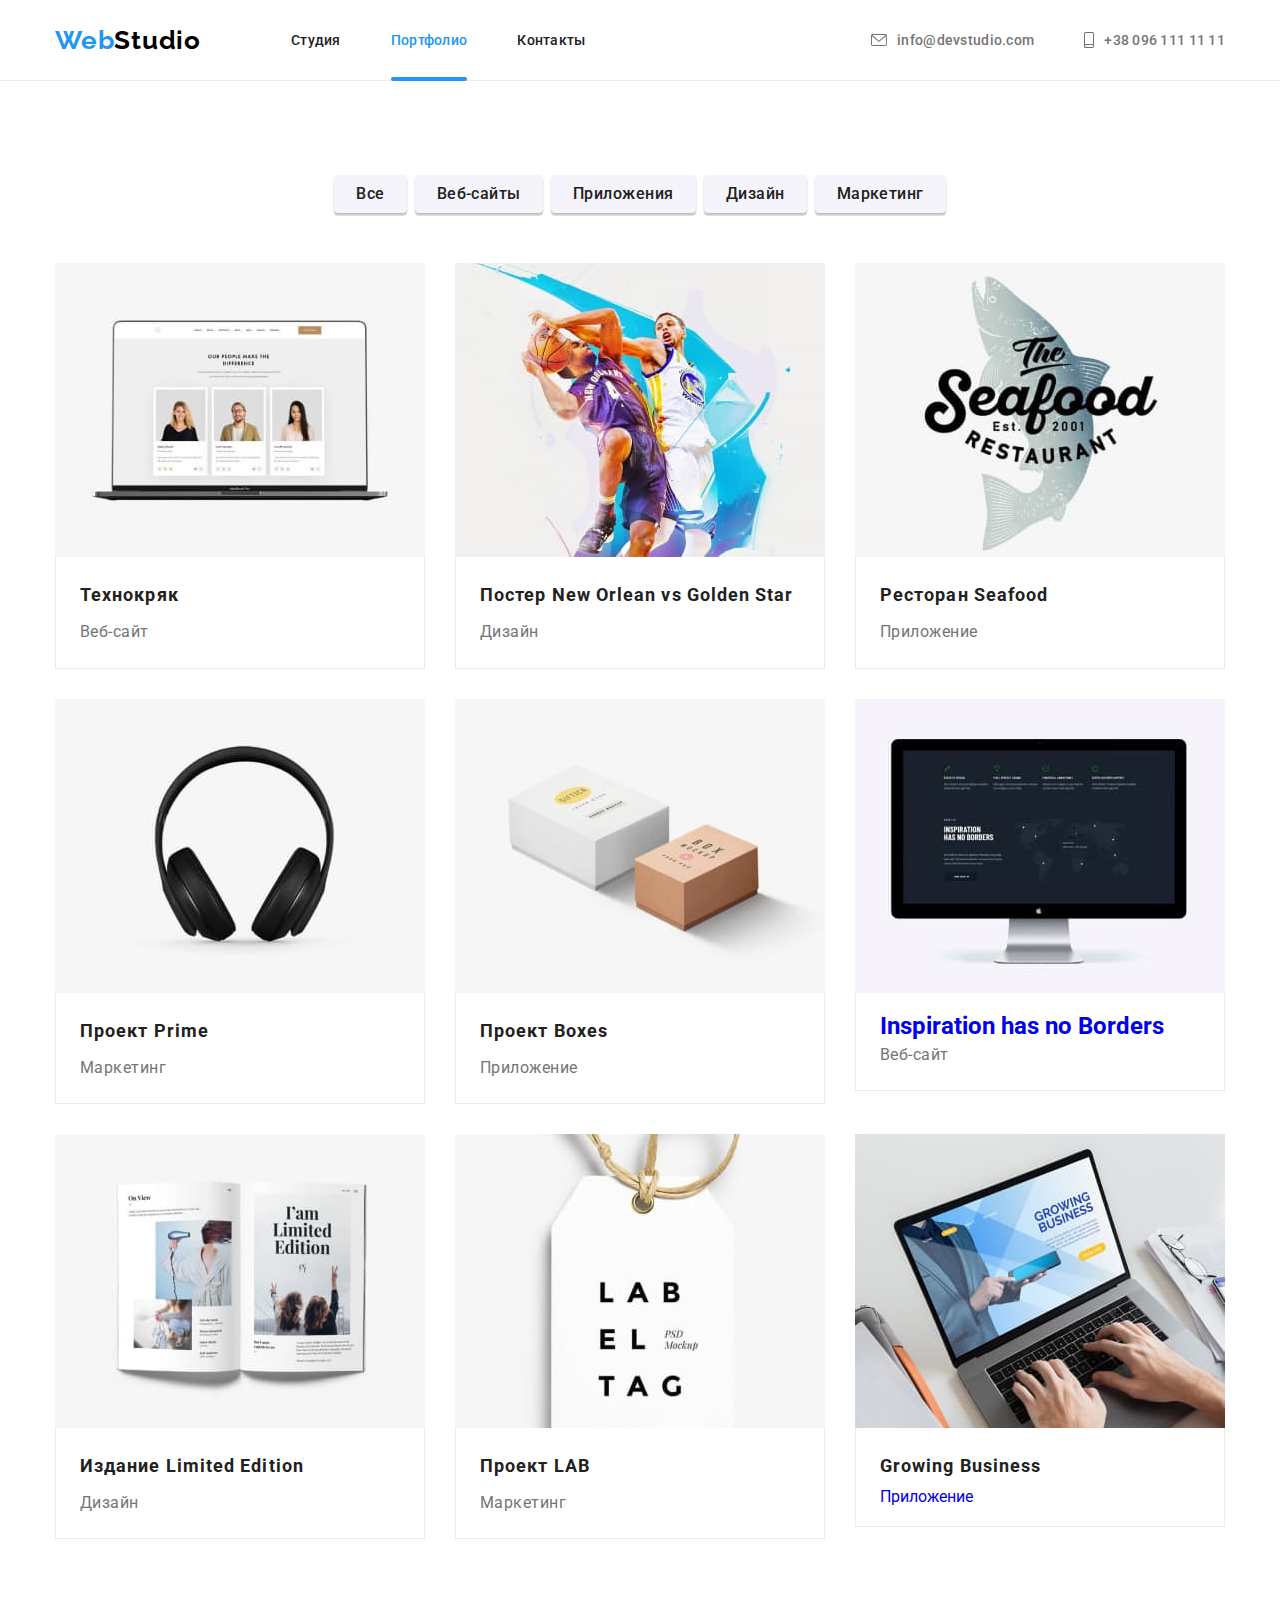
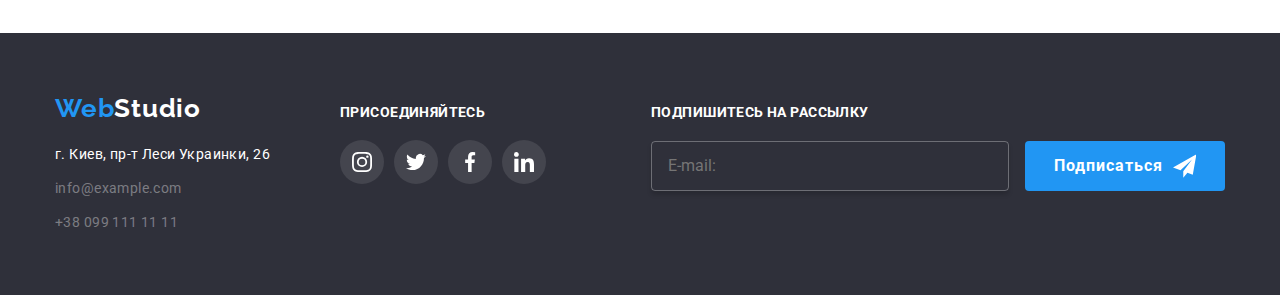
==== portfolio.html @ e164f296 "/" ====
<!DOCTYPE html>
<html lang="ru">
<head>
    <meta charset="UTF-8">
    <meta http-equiv="X-UA-Compatible" content="IE=edge">
    <meta name="viewport" content="width=device-width, initial-scale=1.0">
    <title>Портфолио</title>
    <link 
    href="https://fonts.googleapis.com/css2?family=Raleway:wght@700&family=Roboto:wght@400;500;700;900&display=swap" 
    rel="stylesheet">
    <link  href="https://cdnjs.cloudflare.com/ajax/libs/modern-normalize/1.1.0/modern-normalize.min.css"
     rel="stylesheet"> 
     <link rel="stylesheet" href="./css/styles.css">
     <link rel="stylesheet" href="./css/main.css">
</head>
<body>
       <header class="header">
            <div class="container header-container"> 
                <nav class="navigation">
                    <a class="logo" href="./index.html" lang="en">Web<span class="logo-color">Studio</span> </a>
                    <ul class="nav-list">
                        <li class="nav-list__item">
                            <a href="./index.html" class="nav-list__link link">Студия</a>
                        </li>
                        <li class="nav-list__item">
                            <a href="" class="nav-list__link link current">Портфолио</a>
                        </li>
                        <li class="nav-list__item">
                            <a href="" class="nav-list__link link">Контакты</a>
                        </li>
                    </ul>
                </nav>    
                <ul class="contact-list">
                    <li class="contact-item ">
                        <a href="mailto:info@devstudio.com" class="contact-link mail link">
                        <svg class="icon-link-envelope"  width="16"  height="12">
                            <use href="./images/icon/symbol-defs.svg#icon-envelope"></use>
                        </svg>
                             info@devstudio.com</a>
                    </li> 
                    <li class="contact-item ">
                        <a href="tel:+380961111111" class="contact-link phone link" > 
                            <svg class="icon-link-smartphone" width="10"  height="16">
                                <use href="./images/icon/symbol-defs.svg#icon-smartphone"></use>
                            </svg>   
                             +38 096 111 11 11</a>
                    </li>
                </ul>
            </div>
        </header>
        <main>
            <section class="section"> 
                <div class="container">
                    <h1 class="visually-hidden" visually-hidden> Наши проекты</h1>
                        <ul class="filter-list">
                            <li class="filter-list__item">
                                <button type="button" class="filter-list__button">Все</button>
                            </li>
                            <li class="filter-list__item">
                                <button type="button" class="filter-list__button">Веб-сайты</button>
                            </li>
                            <li class="filter-list__item">
                                <button type="button" class="filter-list__button">Приложения</button>
                            </li>
                            <li class="filter-list__item">
                                <button type="button" class="filter-list__button">Дизайн</button>
                            </li>
                            <li class="filter-list__item">
                                <button type="button" class="filter-list__button">Маркетинг</button>
                            </li>
                        </ul>

                        <ul class="projects-list">
                            <li class="projects-list__item">
                                <a href="#" class="projects-list__link">
                                    <div class="projects-list__overlay">
                                        <img src="./images/1techno.jpg" alt=" технокряк" width="370" height="294">
                                        <p class="projects-list__overlay-text">
                                            Технокряк это современная площадка распространения коронавируса. Компании используют
                                            эту платформу для цифрового
                                            шпионажа и атак на защищённые сервера конкурентов.
                                        </p>
                                    </div>
                                    <div class="projects-list__container">
                                        <h2 class="projects-list__title">Технокряк</h2>
                                        <p class="projects-list__text">Веб-сайт</p>
                                    </div>
                                </a>
                            </li>
                            <li class="projects-list__item">
                                 <a href="#" class="projects-list__link">
                                    <div class="projects-list__overlay">
                                        <img src="./images/2orlean.jpg" alt=" постер Новый Арлеан" width="370" height="294">
                                        <p class="projects-list__overlay-text">
                                            Технокряк это современная площадка распространения коронавируса. Компании используют
                                            эту платформу для цифрового
                                            шпионажа и атак на защищённые сервера конкурентов.
                                        </p>
                                    </div>
                                    <div class="projects-list__container">
                                        <h2 class="projects-list__title">Постер New Orlean vs Golden Star</h2>
                                        <p class="projects-list__text">Дизайн</p>
                                    </div>
                                </a>
                            </li>
                            <li class="projects-list__item">
                                 <a href="#" class="projects-list__link">
                                    <div class="projects-list__overlay">
                                        <img src="./images/3seafood.jpg" alt="ресторан" width="370" height="294">
                                        <p class="projects-list__overlay-text">
                                            Технокряк это современная площадка распространения коронавируса. Компании используют
                                            эту платформу для цифрового
                                            шпионажа и атак на защищённые сервера конкурентов.
                                        </p>
                                    </div>
                                    <div class="projects-list__container">
                                        <h2 class="projects-list__title">Ресторан Seafood</h2>
                                        <p class="projects-list__text">Приложение</p>
                                    </div>
                                </a>
                            </li>
                            <li class="projects-list__item">
                                 <a href="#" class="projects-list__link">
                                    <div class="projects-list__overlay">
                                        <img src="./images/4prime.jpg" alt="проект прайм" width="370" height="294">
                                        <p class="projects-list__overlay-text">
                                            Технокряк это современная площадка распространения коронавируса. Компании используют
                                            эту платформу для цифрового
                                            шпионажа и атак на защищённые сервера конкурентов.
                                        </p>
                                    </div>
                                    <div class="projects-list__container">
                                        <h2 class="projects-list__title">Проект Prime</h2>
                                        <p class="projects-list__text">Маркетинг</p>
                                    </div>
                                </a>
                            </li>
                            <li class="projects-list__item">
                                 <a href="#" class="projects-list__link">
                                    <div class="projects-list__overlay">
                                        <img src="./images/5boxes.jpg" alt="проект коробки" width="370" height="294">
                                        <p class="projects-list__overlay-text">
                                            Технокряк это современная площадка распространения коронавируса. Компании используют
                                            эту платформу для цифрового
                                            шпионажа и атак на защищённые сервера конкурентов.
                                        </p>
                                    </div>
                                    <div class="projects-list__container">
                                        <h2 class="projects-list__title">Проект Boxes</h2>
                                        <p class="projects-list__text">Приложение</p>
                                    </div>
                                </a>
                            </li>
                            <li class="projects-list__item">
                                 <a href="#" class="projects-list__link">
                                    <div class="projects-list__overlay">
                                        <img src="./images/6inspiration.jpg" alt="манитор" width="370" height="294">
                                        <p class="projects-list__overlay-text">
                                            Технокряк это современная площадка распространения коронавируса. Компании используют
                                            эту платформу для цифрового
                                            шпионажа и атак на защищённые сервера конкурентов.
                                        </p>
                                    </div>
                                    <div class="projects-list__container">
                                        <h2 class="projects-list-title">Inspiration has no Borders</h2>
                                        <p class="projects-list__text">Веб-сайт</p>
                                    </div>
                                </a>
                            </li>
                            <li class="projects-list__item">
                                 <a href="#" class="projects-list__link">
                                    <div class="projects-list__overlay">
                                        <img src="./images/7limited.jpg" alt="издание книга" width="370" height="294">
                                        <p class="projects-list__overlay-text">
                                            Технокряк это современная площадка распространения коронавируса. Компании используют
                                            эту платформу для цифрового
                                            шпионажа и атак на защищённые сервера конкурентов.
                                        </p>
                                    </div>
                                    <div class="projects-list__container">
                                        <h2 class="projects-list__title">Издание Limited Edition</h2>
                                        <p class="projects-list__text">Дизайн</p>
                                    </div>
                                </a>
                            </li>
                            <li class="projects-list__item">
                                 <a href="#" class="projects-list__link">
                                    <div class="projects-list__overlay">
                                        <img src="./images/8lab.jpg" alt="проект лаб" width="370" height="294">
                                        <p class="projects-list__overlay-text">
                                            Технокряк это современная площадка распространения коронавируса. Компании используют
                                            эту платформу для цифрового
                                            шпионажа и атак на защищённые сервера конкурентов.
                                        </p>
                                    </div>
                                    <div class="projects-list__container">
                                        <h2 class="projects-list__title">Проект LAB</h2>
                                        <p class="projects-list__text">Маркетинг</p>
                                    </div>
                                </a>
                            </li>
                            <li class="projects-list__item">
                                 <a href="#" class="projects-list__link">
                                    <div class="projects-list__overlay">
                                        <img src="./images/9growing.jpg" alt="ноутбук" width="370" height="294">
                                        <p class="projects-list__overlay-text">
                                            Технокряк это современная площадка распространения коронавируса. Компании используют
                                            эту платформу для цифрового
                                            шпионажа и атак на защищённые сервера конкурентов.
                                        </p>
                                    </div>
                                    <div class="projects-list__container">
                                        <h2 class="projects-list__title">Growing Business</h2>
                                        <p class="projects-llist__text">Приложение</p>
                                    </div>
                                </a>
                            </li>
                        </ul>
                </div>
            </section>    
        </main>
        <footer class="footer">
            <div class="footer-container container"> 
                <div class="footer-position">
                    <a class="footer-logo"  href="./index.html" lang="en" >Web<span class="footer-color">Studio</span></a> 
                    <address class="address">
                        <ul class="address-list">
                            <li class="address-item">
                                <a href="https://www.google.com.ua/maps/place/%D0%B1%D1%83%D0%BB.+%D0%9B%D0%B5%D1%81%D0%B8+%D0%A3%D0%BA%D1%80%D0%B0%D0%B8%D0%BD%D0%BA%D0%B8,+26,+%D0%9A%D0%B8%D0%B5%D0%B2,+02000/@50.4265807,30.5361971,17z/data=!3m1!4b1!4m5!3m4!1s0x40d4cf0e033ecbe9:0x57a4dffefec77da0!8m2!3d50.4265807!4d30.5383858?hl=ru" 
                                    target="_blank" class="footer-address">г. Киев, пр-т Леси Украинки, 26</a>
                                </li>
                            <li class="address-item">
                                <a href="mailto:info@example.com" class="footer-link">info@example.com</a>
                            </li>
                            <li class="address-item">
                                <a href="tel:+3809911111111" class="footer-link">+38 099 111 11 11</a>
                            </li>
                        </ul>
                    </address>
                </div>
                <div class="footer-social">
                    <h3 class="footer-title">присоединяйтесь</h3>
                    <ul class="footer-social-list">
                        <li class="footer-social-list__item"> 
                            <a class="footer-social-list__link" href="">
                            <svg class="footer-social-list__icon" width="20"  height="20">
                                <use href="./images/icon/symbol-defs.svg#icon-instagram"> </use>
                            </svg>
                            </a>
                        </li>
                        <li class="footer-social-list__item"> 
                            <a class="footer-social-list__link" href="">
                            <svg class="footer-social-list__icon" width="20"  height="20">
                                <use href="./images/icon/symbol-defs.svg#icon-twitter"> </use>
                            </svg>
                            </a>
                        </li>
                        <li class="footer-social-list__item"> 
                            <a class="footer-social-list__link" href="">
                            <svg class="footer-social-list__icon" width="20"  height="20">
                                <use href="./images/icon/symbol-defs.svg#icon-facebook"> </use>
                            </svg>
                            </a>
                        </li>
                        <li class="footer-social-list__item"> 
                            <a class="footer-social-list__link" href="">
                            <svg class="footer-social-list__icon" width="20"  height="20">
                                <use href="./images/icon/symbol-defs.svg#icon-linkedin"> </use>
                            </svg>
                            </a>
                        </li>
                    </ul>
                </div>
                 <!-- 6 дз -->
                <div class="subscribe">
                    <h3 class="subscribe-title">подпишитесь на рассылку</h3>
                    <form class="subscribe-form">

                        <label class="subscribe-label"> 
                          <input type="email" class="subscribe-input" name="email" placeholder="E-mail:"/>
                        </label>

                        <button type="submit" class="subscribe-button">Подписаться
                            <svg class="subscribe-button-icon" width="24"  height="24">
                                <use href="./images/icon/symbol-defs.svg#icon-icon-send"></use>
                            </svg>
                        </button>

                    </form>
                </div>   
            </div> 
        </footer>
</body>
</html>
---- css/styles.css ----

---- css/main.css ----
:root {
  --primary-text-color: #757575;
  --title-text-color: #212121;
  --accent-color: #2196F3;
  --color-logo: #000000;
  --color-background: #2F303A;
  --color-footer-contact: #FFFFFF60;
  --background-button-member: #F5F4FA;
  --primary-color-white: #FFFFFF;
  --color-box-button: #188CEB;
}

.visually-hidden {
  position: absolute;
  width: 1px;
  height: 1px;
  margin: -1px;
  padding: 0;
  overflow: hidden;
  border: 0;
  clip: rect(0 0 0 0);
}

h1,
h2,
h3,
h4,
h5,
h6,
p {
  margin-top: 0;
  margin-bottom: 0;
}

body {
  font-family: roboto, sans-serif;
  min-width: 1200px;
}

ul {
  list-style: none;
  padding: 0;
  margin: 0;
}

img {
  display: block;
  max-width: 100%;
  height: auto;
}

.section {
  padding-top: 94px;
  padding-bottom: 94px;
}

.container {
  width: 1200px;
  padding: 0 15px;
  margin: 0 auto;
}

.backdrop {
  position: fixed;
  top: 0;
  left: 0;
  width: 100%;
  height: 100%;
  background-color: rgba(0, 0, 0, 0.2);
  opacity: 1;
  -webkit-transition: opacity 250ms cubic-bezier(0.4, 0, 0.2, 1);
  transition: opacity 250ms cubic-bezier(0.4, 0, 0.2, 1);
}

.backdrop.is-hidden {
  opacity: 0;
  pointer-events: none;
}

.backdrop.is-hidden .modal {
  -webkit-transform: translate(-50%, -50%) scale(1.2);
          transform: translate(-50%, -50%) scale(1.2);
}

.modal {
  position: absolute;
  left: 50%;
  top: 50%;
  -webkit-transform: translate(-50%, -50%) scale(1);
          transform: translate(-50%, -50%) scale(1);
  width: 528px;
  height: 581px;
  padding: 40px;
  -webkit-box-shadow: 0px 1px 3px rgba(0, 0, 0, 0.12), 0px 1px 1px rgba(0, 0, 0, 0.14), 0px 2px 1px rgba(0, 0, 0, 0.2);
          box-shadow: 0px 1px 3px rgba(0, 0, 0, 0.12), 0px 1px 1px rgba(0, 0, 0, 0.14), 0px 2px 1px rgba(0, 0, 0, 0.2);
  border-radius: 4px;
  background-color: var(--primary-color-white);
  -webkit-transition: -webkit-transform 250ms cubic-bezier(0.4, 0, 0.2, 1);
  transition: -webkit-transform 250ms cubic-bezier(0.4, 0, 0.2, 1);
  transition: transform 250ms cubic-bezier(0.4, 0, 0.2, 1);
  transition: transform 250ms cubic-bezier(0.4, 0, 0.2, 1), -webkit-transform 250ms cubic-bezier(0.4, 0, 0.2, 1);
}

.modal-title {
  font-size: 20px;
  line-height: 1.15;
  text-align: center;
  letter-spacing: 0.03em;
  color: var(--title-text-color);
  margin-bottom: 12px;
}

.modal-label {
  position: relative;
  display: -webkit-box;
  display: -ms-flexbox;
  display: flex;
  -webkit-box-orient: vertical;
  -webkit-box-direction: normal;
      -ms-flex-direction: column;
          flex-direction: column;
}

.modal-button-icon {
  position: absolute;
  left: 12px;
  bottom: 11px;
  fill: var(--title-text-color);
}

.modal-label {
  font-size: 12px;
  line-height: 1.17;
  letter-spacing: 0.01em;
  color: var(--primary-text-color);
}

.modal-input {
  height: 40px;
  border: 1px solid rgba(33, 33, 33, 0.2);
  border-radius: 4px;
  outline: none;
  padding: 11px;
  padding-left: 40px;
  margin-top: 4px;
}

.modal-input:focus {
  border-color: var(--accent-color);
}

.modal-label:focus-within .modal-button-icon {
  fill: var(--accent-color);
}

.modal-item:not(:last-child) {
  margin-bottom: 10px;
}

.modal-item:last-child {
  margin-bottom: 20px;
}

.modal-textarea {
  height: 120px;
  border: 1px solid rgba(33, 33, 33, 0.2);
  border-radius: 4px;
  padding: 12px 16px;
  resize: none;
  outline: none;
  margin-top: 4px;
}

.modal-item textarea::-webkit-input-placeholder {
  font-size: 14px;
  line-height: 1.14;
  letter-spacing: 0.01em;
  color: rgba(117, 117, 117, 0.5);
}

.modal-item textarea::-moz-placeholder {
  font-size: 14px;
  line-height: 1.14;
  letter-spacing: 0.01em;
  color: rgba(117, 117, 117, 0.5);
}

.modal-item textarea:-ms-input-placeholder {
  font-size: 14px;
  line-height: 1.14;
  letter-spacing: 0.01em;
  color: rgba(117, 117, 117, 0.5);
}

.modal-item textarea::-ms-input-placeholder {
  font-size: 14px;
  line-height: 1.14;
  letter-spacing: 0.01em;
  color: rgba(117, 117, 117, 0.5);
}

.modal-item textarea::placeholder {
  font-size: 14px;
  line-height: 1.14;
  letter-spacing: 0.01em;
  color: rgba(117, 117, 117, 0.5);
}

.modal-textarea:focus {
  border-color: var(--accent-color);
}

.modal-checkbox {
  -webkit-appearance: none;
  -moz-appearance: none;
  appearance: none;
}

.checkbox-icon {
  width: 15px;
  height: 15px;
  border: 2px solid black;
  border-radius: 2px;
}

.modal-label-checkbox {
  position: relative;
  display: -webkit-box;
  display: -ms-flexbox;
  display: flex;
  -webkit-box-orient: horizontal;
  -webkit-box-direction: reverse;
      -ms-flex-direction: row-reverse;
          flex-direction: row-reverse;
  -webkit-box-pack: center;
      -ms-flex-pack: center;
          justify-content: center;
  -webkit-box-align: center;
      -ms-flex-align: center;
          align-items: center;
  margin-bottom: 30px;
  margin-top: 20px;
}

.checkbox-span {
  font-size: 14px;
  line-height: 1.71;
  letter-spacing: 0.03em;
  color: var(--primary-text-color);
  margin-left: 10px;
}

.modal_link {
  font-size: 14px;
  line-height: 1.71;
  letter-spacing: 0.03em;
  color: var(--accent-color);
  text-decoration: none;
  cursor: pointer;
  -webkit-transition: color 250ms cubic-bezier(0.4, 0, 0.2, 1);
  transition: color 250ms cubic-bezier(0.4, 0, 0.2, 1);
}

.modal_link:hover,
.modal_link:focus {
  color: var(--color-box-button);
  text-decoration: underline;
}

.modal-checkbox:checked + .checkbox-icon {
  background-position: center;
  border: transparent;
  background-color: var(--accent-color);
  background-image: url(../images/icon/icon-check2.svg);
  background-origin: border-box;
  background-repeat: no-repeat;
}

.modal-submit-wrapper {
  display: -webkit-box;
  display: -ms-flexbox;
  display: flex;
  -webkit-box-pack: center;
      -ms-flex-pack: center;
          justify-content: center;
}

.modal-submit {
  font-family: "Roboto";
  font-style: normal;
  font-weight: 700;
  font-size: 16px;
  line-height: 1.88;
  letter-spacing: 0.06em;
  padding: 10px;
  width: 200px;
  text-align: center;
  border: none;
  -webkit-transition: background-color 250ms cubic-bezier(0.4, 0, 0.2, 1);
  transition: background-color 250ms cubic-bezier(0.4, 0, 0.2, 1);
  color: var(--primary-color-white);
  background-color: var(--accent-color);
  border-radius: 4px;
  cursor: pointer;
}

.modal-submit:hover,
.modal-submit:focus {
  background-color: var(--color-box-button);
}

.modal-button {
  position: absolute;
  right: 8px;
  top: 8px;
  padding: 0;
  font-size: 0;
  border-radius: 50%;
  cursor: pointer;
  border: none;
  stroke-opacity: 0.1;
  -webkit-transition: background-color 250ms cubic-bezier(0.4, 0, 0.2, 1);
  transition: background-color 250ms cubic-bezier(0.4, 0, 0.2, 1);
}

.modal-button:hover,
.modal-button:focus {
  fill: var(--accent-color);
}

.social-list {
  display: -webkit-box;
  display: -ms-flexbox;
  display: flex;
  -webkit-box-pack: center;
      -ms-flex-pack: center;
          justify-content: center;
  margin-top: 16px;
}

.social-list__icon {
  fill: #AFB1B8;
  -webkit-transition: fill 250ms cubic-bezier(0.4, 0, 0.2, 1);
  transition: fill 250ms cubic-bezier(0.4, 0, 0.2, 1);
}

.social-list__link {
  display: -webkit-box;
  display: -ms-flexbox;
  display: flex;
  -webkit-box-align: center;
      -ms-flex-align: center;
          align-items: center;
  -webkit-box-pack: center;
      -ms-flex-pack: center;
          justify-content: center;
  width: 44px;
  height: 44px;
  background-color: transparent;
  border-radius: 50%;
  -webkit-transition: background-color 250ms cubic-bezier(0.4, 0, 0.2, 1);
  transition: background-color 250ms cubic-bezier(0.4, 0, 0.2, 1);
}

.social-list__link:hover,
.social-list__link:focus {
  background-color: var(--color-box-button);
}

.social-list__link:hover .social-list__icon,
.social-list__link:focus .social-list__icon {
  fill: var(--primary-color-white);
}

.social-list__item + .social-list__item {
  margin-left: 10px;
}

.footer-title {
  color: var(--primary-color-white);
  font-style: normal;
  font-weight: 700;
  font-size: 14px;
  line-height: 1.17;
  text-transform: uppercase;
  letter-spacing: 0.03em;
}

.footer-social-list {
  display: -webkit-box;
  display: -ms-flexbox;
  display: flex;
  -webkit-box-pack: center;
      -ms-flex-pack: center;
          justify-content: center;
  margin-top: 20px;
}

.footer-social-list__link {
  display: -webkit-box;
  display: -ms-flexbox;
  display: flex;
  -webkit-box-align: center;
      -ms-flex-align: center;
          align-items: center;
  -webkit-box-pack: center;
      -ms-flex-pack: center;
          justify-content: center;
  width: 44px;
  height: 44px;
  background-color: transparent;
  border-radius: 50%;
  background-color: rgba(255, 255, 255, 0.1);
  -webkit-transition: background-color 250ms cubic-bezier(0.4, 0, 0.2, 1);
  transition: background-color 250ms cubic-bezier(0.4, 0, 0.2, 1);
}

.footer-container {
  display: -webkit-box;
  display: -ms-flexbox;
  display: flex;
  -webkit-box-align: baseline;
      -ms-flex-align: baseline;
          align-items: baseline;
}

.footer-social-list__item + .footer-social-list__item {
  margin-left: 10px;
}

.footer-social {
  margin-left: 70px;
}

.footer-social-list__icon {
  fill: var(--primary-color-white);
}

.footer-social-list__link:hover,
.footer-social-list__link:focus {
  background-color: var(--accent-color);
}

.logo {
  color: var(--accent-color);
  font-family: Raleway, cursive;
  font-weight: 700;
  font-size: 26px;
  line-height: 1.17;
  text-decoration: none;
  text-transform: none;
  letter-spacing: 0.03em;
}

.logo-color {
  color: var(--color-logo);
}

.header {
  border-bottom: 1px solid #ececec;
}

.header-container {
  display: -webkit-box;
  display: -ms-flexbox;
  display: flex;
  -webkit-box-pack: center;
      -ms-flex-pack: center;
          justify-content: center;
}

.navigation,
.nav-list,
.contact-list {
  display: -webkit-box;
  display: -ms-flexbox;
  display: flex;
  -webkit-box-align: center;
      -ms-flex-align: center;
          align-items: center;
}

.nav-list .nav-list__item + .nav-list__item {
  margin-left: 50px;
}

.nav-list {
  margin-left: 90px;
}

.nav-list__item {
  position: relative;
}

.current::after {
  content: "";
  position: absolute;
  left: 0;
  bottom: -1px;
  display: block;
  width: 100%;
  height: 4px;
  border-radius: 2px;
  background-color: var(--accent-color);
}

.contact-item + .contact-item {
  margin-left: 50px;
}

.contact-list {
  margin-left: auto;
}

.nav-list__link {
  display: block;
  padding-top: 32px;
  padding-bottom: 32px;
}

.nav-list__link,
.contact-link {
  -webkit-transition: color 250ms cubic-bezier(0.4, 0, 0.2, 1);
  transition: color 250ms cubic-bezier(0.4, 0, 0.2, 1);
}

.link {
  color: var(--title-text-color);
  font-weight: 500;
  font-size: 14px;
  line-height: 1.17;
  text-decoration: none;
  text-transform: none;
  letter-spacing: 0.02em;
}

.link:hover,
.link:focus {
  color: var(--accent-color);
}

.nav-list .link.current {
  color: var(--accent-color);
}

.contact-link {
  color: var(--primary-text-color);
  font-weight: 500;
  font-size: 14px;
  line-height: 1.17;
  text-decoration: none;
  text-transform: none;
  letter-spacing: 0.02em;
}

.icon-link-envelope,
.icon-link-smartphone {
  fill: currentColor;
  margin-right: 10px;
}

.contact-link.mail,
.contact-link.phone {
  display: -webkit-box;
  display: -ms-flexbox;
  display: flex;
  -webkit-box-align: center;
      -ms-flex-align: center;
          align-items: center;
  color: var(--primary-text-color);
}

.contact-link:hover,
.contact-link:focus {
  color: var(--accent-color);
}

.link.contact-link:focus,
.link.contact-link::after {
  color: var(--accent-color);
  cursor: pointer;
  fill: currentColor;
  -webkit-transition: color 250ms cubic-bezier(0.4, 0, 0.2, 1);
  transition: color 250ms cubic-bezier(0.4, 0, 0.2, 1);
}

.box {
  margin-left: auto;
  margin-right: auto;
  display: -webkit-box;
  display: -ms-flexbox;
  display: flex;
  -webkit-box-orient: vertical;
  -webkit-box-direction: normal;
      -ms-flex-direction: column;
          flex-direction: column;
  -webkit-box-pack: center;
      -ms-flex-pack: center;
          justify-content: center;
  -webkit-box-align: center;
      -ms-flex-align: center;
          align-items: center;
  text-align: center;
  height: 600px;
  max-width: 1600px;
  background-image: -webkit-gradient(linear, left top, right top, from(rgba(47, 48, 58, 0.4)), to(rgba(47, 48, 58, 0.4))), url(../images/officebackground\ .jpg);
  background-image: linear-gradient(to right, rgba(47, 48, 58, 0.4), rgba(47, 48, 58, 0.4)), url(../images/officebackground\ .jpg);
  background-repeat: no-repeat;
  background-position: center;
  background-size: cover;
  background-color: #2F303A;
}

.box-title {
  width: 696px;
  margin-bottom: 30px;
  color: var(--primary-color-white);
  font-weight: 900;
  font-size: 44px;
  line-height: 1.36;
  text-align: center;
  text-transform: uppercase;
  letter-spacing: 0.06em;
}

.box-button {
  display: -webkit-box;
  display: -ms-flexbox;
  display: flex;
  color: var(--primary-color-white);
  background-color: var(--accent-color);
  font-family: Roboto, sans-serif;
  font-weight: 700;
  font-size: 16px;
  line-height: 1.88;
  letter-spacing: 0.06em;
  cursor: pointer;
  -webkit-transition: color 250ms cubic-bezier(0.4, 0, 0.2, 1);
  transition: color 250ms cubic-bezier(0.4, 0, 0.2, 1);
  border: 0px;
  border-radius: 4px;
  padding: 10px 32px;
  border: transparent;
}

.box-button:hover,
.box-button:focus {
  background-color: var(--color-box-button);
}

.benefits-list__title {
  color: var(--title-text-color);
  font-weight: 700;
  font-size: 14px;
  line-height: 1.17;
  text-transform: uppercase;
  letter-spacing: 0.03em;
  margin-bottom: 10px;
}

.benefits-list__text {
  color: var(--primary-text-color);
  font-size: 14px;
  line-height: 1.71;
  text-transform: none;
  letter-spacing: 0.03em;
  max-width: 270px;
}

.benefits-list {
  display: -webkit-box;
  display: -ms-flexbox;
  display: flex;
}

.benefits-list .benefits-list__item + .benefits-list__item {
  margin-left: 30px;
}

.benefits-list__link {
  width: 270px;
  height: 120px;
  background-color: #F5F4FA;
  margin-bottom: 30px;
  display: -webkit-box;
  display: -ms-flexbox;
  display: flex;
  -webkit-box-align: center;
      -ms-flex-align: center;
          align-items: center;
  -webkit-box-pack: center;
      -ms-flex-pack: center;
          justify-content: center;
}

.directions-title {
  color: var(--title-text-color);
  font-weight: 700;
  font-size: 36px;
  line-height: 1.17;
  text-align: center;
  text-transform: none;
  letter-spacing: 0.03em;
}

.directions-list {
  display: -webkit-box;
  display: -ms-flexbox;
  display: flex;
  padding-top: 50px;
}

.directions-list__item + .directions-list__item {
  margin-left: 30px;
}

.directions.section {
  padding-top: 0;
  padding-bottom: 0;
}

.directions-list__item {
  position: relative;
}

.directions-list__text {
  position: absolute;
  bottom: 0;
  width: 100%;
  height: 70px;
  display: -webkit-box;
  display: -ms-flexbox;
  display: flex;
  -webkit-box-align: center;
      -ms-flex-align: center;
          align-items: center;
  -webkit-box-pack: center;
      -ms-flex-pack: center;
          justify-content: center;
  font-weight: 700;
  font-size: 14px;
  line-height: 1.14;
  letter-spacing: 0.03em;
  text-transform: uppercase;
  color: var(--primary-color-white);
  background: rgba(47, 48, 58, 0.8);
}

.team-list {
  display: -webkit-box;
  display: -ms-flexbox;
  display: flex;
  margin-top: 50px;
}

.team-list__container {
  padding: 30px 0;
}

.team-title {
  color: var(--title-text-color);
  font-weight: 700;
  font-size: 36px;
  line-height: 1.17;
  text-align: center;
  text-transform: none;
  letter-spacing: 0.03em;
}

.team {
  background-color: var(--background-button-member);
}

.team-list__item {
  background-color: var(--primary-color-white);
  -webkit-box-shadow: 0px 1px 3px rgba(0, 0, 0, 0.12), 0px 1px 1px rgba(0, 0, 0, 0.14), 0px 2px 1px rgba(0, 0, 0, 0.2);
          box-shadow: 0px 1px 3px rgba(0, 0, 0, 0.12), 0px 1px 1px rgba(0, 0, 0, 0.14), 0px 2px 1px rgba(0, 0, 0, 0.2);
  border-radius: 0px 0px 4px 4px;
}

.team-list__item + .team-list__item {
  margin-left: 30px;
}

.team-list__name {
  color: var(--title-text-color);
  font-weight: 500;
  font-size: 16px;
  line-height: 1.17;
  text-align: center;
  text-transform: none;
  letter-spacing: 0.03em;
}

.team-list__position {
  margin-top: 10px;
  color: var(--primary-text-color);
  font-size: 16px;
  line-height: 1.17;
  text-align: center;
  text-transform: none;
  letter-spacing: 0.03em;
}

.clients-title {
  color: var(--title-text-color);
  font-weight: 700;
  font-size: 36px;
  line-height: 1.17;
  text-align: center;
  text-transform: none;
  letter-spacing: 0.03em;
}

.clients-list {
  display: -webkit-box;
  display: -ms-flexbox;
  display: flex;
  -webkit-box-pack: justify;
      -ms-flex-pack: justify;
          justify-content: space-between;
  margin-top: 50px;
}

.clients-list__item {
  width: 170px;
  height: 92px;
}

.clients-list__link {
  width: 100%;
  height: 100%;
  border: 1px solid #AFB1B8;
  border-radius: 4px;
  display: -webkit-box;
  display: -ms-flexbox;
  display: flex;
  -webkit-box-align: center;
      -ms-flex-align: center;
          align-items: center;
  -webkit-box-pack: center;
      -ms-flex-pack: center;
          justify-content: center;
  -webkit-transition: border-color 250ms cubic-bezier(0.4, 0, 0.2, 1);
  transition: border-color 250ms cubic-bezier(0.4, 0, 0.2, 1);
}

.clients-list__icon {
  fill: #AFB1B8;
  -webkit-transition: fill 250ms cubic-bezier(0.4, 0, 0.2, 1);
  transition: fill 250ms cubic-bezier(0.4, 0, 0.2, 1);
}

.clients-list__link:hover,
.clients-list__link:focus {
  border-color: var(--color-box-button);
}

.clients-list__link:hover .clients-list__icon,
.clients-list__link:focus .clients-list__icon {
  fill: var(--color-box-button);
}

.footer {
  background-color: var(--color-background);
  padding: 60px 0;
}

.address {
  margin-top: 20px;
}

.address-list {
  display: -webkit-box;
  display: -ms-flexbox;
  display: flex;
  -webkit-box-orient: vertical;
  -webkit-box-direction: normal;
      -ms-flex-direction: column;
          flex-direction: column;
}

.address-item + .address-item {
  margin-top: 10px;
}

.footer-logo {
  color: var(--accent-color);
  font-family: Raleway;
  font-weight: 700;
  font-size: 26px;
  line-height: 1.17;
  text-decoration: none;
  text-transform: none;
  letter-spacing: 0.03em;
}

.footer-color {
  color: var(--primary-color-white);
}

.footer-address {
  color: var(--primary-color-white);
  font-style: normal;
  font-size: 14px;
  line-height: 1.71;
  text-decoration: none;
  text-transform: none;
  letter-spacing: 0.03em;
}

.footer-link {
  color: var(--color-footer-contact);
  font-style: normal;
  font-size: 14px;
  line-height: 1.71;
  text-decoration: none;
  text-transform: none;
  letter-spacing: 0.03em;
}

.subscribe {
  margin-left: auto;
}

.subscribe-title {
  font-weight: 700;
  font-size: 14px;
  line-height: 1.14;
  letter-spacing: 0.03em;
  text-transform: uppercase;
  color: var(--primary-color-white);
}

.subscribe-form {
  margin-top: 20px;
}

.subscribe-input {
  width: 358px;
  height: 50px;
  border-radius: 4px;
  padding: 15px 16px;
  background-color: transparent;
  border: 1px solid rgba(255, 255, 255, 0.3);
  -webkit-box-shadow: 0px 4px 4px rgba(0, 0, 0, 0.15);
          box-shadow: 0px 4px 4px rgba(0, 0, 0, 0.15);
  color: var(--primary-color-white);
}

.subscribe-button {
  display: -webkit-inline-box;
  display: -ms-inline-flexbox;
  display: inline-flex;
  -webkit-box-align: center;
      -ms-flex-align: center;
          align-items: center;
  font-family: Roboto, sans-serif;
  font-style: normal;
  font-weight: 700;
  font-size: 16px;
  line-height: 1.88;
  letter-spacing: 0.06em;
  width: 200px;
  height: 50px;
  border-radius: 4px;
  border: none;
  margin-left: 12px;
  color: var(--primary-color-white);
  background-color: var(--accent-color);
  cursor: pointer;
  -webkit-transition: color 250ms cubic-bezier(0.4, 0, 0.2, 1);
  transition: color 250ms cubic-bezier(0.4, 0, 0.2, 1);
  padding: 10px 29px;
}

.subscribe-button:hover,
.subscribe-button:focus {
  background-color: var(--color-box-button);
}

.subscribe-button-icon {
  margin-left: 10px;
  fill: var(--primary-color-white);
}

.filter-list {
  display: -webkit-box;
  display: -ms-flexbox;
  display: flex;
  -webkit-box-pack: center;
      -ms-flex-pack: center;
          justify-content: center;
  margin-bottom: 50px;
}

.filter-list__item + .filter-list__item {
  margin-left: 8px;
}

.filter-list__button {
  margin: 0 auto;
  border-radius: 4px;
  padding: 6px 22px;
  -webkit-transition-property: color;
  transition-property: color;
  font-family: Roboto, sans-serif;
  color: var(--title-text-color);
  background-color: var(--background-button-member);
  font-weight: 500;
  font-size: 16px;
  line-height: 1.63;
  letter-spacing: 0.03em;
  text-align: center;
  cursor: pointer;
  text-transform: none;
  font-family: inherit;
  border: transparent;
  -webkit-box-shadow: 0px 3px 1px rgba(0, 0, 0, 0.1), 0px 1px 2px rgba(0, 0, 0, 0.08), 0px 2px 2px rgba(0, 0, 0, 0.12);
          box-shadow: 0px 3px 1px rgba(0, 0, 0, 0.1), 0px 1px 2px rgba(0, 0, 0, 0.08), 0px 2px 2px rgba(0, 0, 0, 0.12);
  border-radius: 4px;
  -webkit-transition: background-color 250ms cubic-bezier(0.4, 0, 0.2, 1), color 250ms cubic-bezier(0.4, 0, 0.2, 1), -webkit-box-shadow 250ms cubic-bezier(0.4, 0, 0.2, 1);
  transition: background-color 250ms cubic-bezier(0.4, 0, 0.2, 1), color 250ms cubic-bezier(0.4, 0, 0.2, 1), -webkit-box-shadow 250ms cubic-bezier(0.4, 0, 0.2, 1);
  transition: background-color 250ms cubic-bezier(0.4, 0, 0.2, 1), color 250ms cubic-bezier(0.4, 0, 0.2, 1), box-shadow 250ms cubic-bezier(0.4, 0, 0.2, 1);
  transition: background-color 250ms cubic-bezier(0.4, 0, 0.2, 1), color 250ms cubic-bezier(0.4, 0, 0.2, 1), box-shadow 250ms cubic-bezier(0.4, 0, 0.2, 1), -webkit-box-shadow 250ms cubic-bezier(0.4, 0, 0.2, 1);
}

.filter-list__button:hover,
.filter-list__button:focus {
  background-color: var(--accent-color);
  color: var(--primary-color-white);
}

.projects-list {
  display: -webkit-box;
  display: -ms-flexbox;
  display: flex;
  -ms-flex-wrap: wrap;
      flex-wrap: wrap;
  margin: -15px;
}

.projects-list__item {
  margin: 15px;
  -ms-flex-preferred-size: calc((100% - 90px) / 3);
      flex-basis: calc((100% - 90px) / 3);
}

.projects-list__link:hover,
.projects-list__link:focus {
  display: block;
  -webkit-box-shadow: 0px 1px 1px rgba(0, 0, 0, 0.12), 0px 4px 4px rgba(0, 0, 0, 0.06), 1px 4px 6px rgba(0, 0, 0, 0.16);
          box-shadow: 0px 1px 1px rgba(0, 0, 0, 0.12), 0px 4px 4px rgba(0, 0, 0, 0.06), 1px 4px 6px rgba(0, 0, 0, 0.16);
  -webkit-transition: background-color 250ms cubic-bezier(0.4, 0, 0.2, 1);
  transition: background-color 250ms cubic-bezier(0.4, 0, 0.2, 1);
}

.projects-list__title {
  color: var(--title-text-color);
  font-weight: 700;
  font-size: 18px;
  line-height: 2;
  letter-spacing: 0.06em;
  text-transform: none;
  text-decoration: none;
  margin-bottom: 4px;
}

.projects-list__text {
  color: var(--primary-text-color);
  font-size: 16px;
  line-height: 1.88;
  letter-spacing: 0.03em;
  text-transform: none;
}

.projects-list__link {
  text-transform: none;
  text-decoration: none;
}

.projects-list__container {
  padding: 20px 24px;
  border-right: 1px solid #ececec;
  border-bottom: 1px solid #ececec;
  border-left: 1px solid #ececec;
}

.projects-list__overlay {
  position: relative;
  overflow: hidden;
}

.projects-list__overlay-text {
  position: absolute;
  bottom: 0;
  width: 100%;
  height: 100%;
  display: block;
  padding: 63px 24px;
  text-align: center;
  font-size: 18px;
  line-height: 1.56;
  letter-spacing: 0.03em;
  color: #ffffff;
  background-color: rgba(33, 150, 243, 0.9);
  -webkit-transition: -webkit-transform 250ms cubic-bezier(0.4, 0, 0.2, 1);
  transition: -webkit-transform 250ms cubic-bezier(0.4, 0, 0.2, 1);
  transition: transform 250ms cubic-bezier(0.4, 0, 0.2, 1);
  transition: transform 250ms cubic-bezier(0.4, 0, 0.2, 1), -webkit-transform 250ms cubic-bezier(0.4, 0, 0.2, 1);
  -webkit-transform: translateY(101%);
          transform: translateY(101%);
}

.projects-list__link:hover .projects-list__overlay-text,
.projects-list__link:focus .projects-list__overlay-text {
  -webkit-transform: translateY(0%);
          transform: translateY(0%);
}/*# sourceMappingURL=main.css.map */
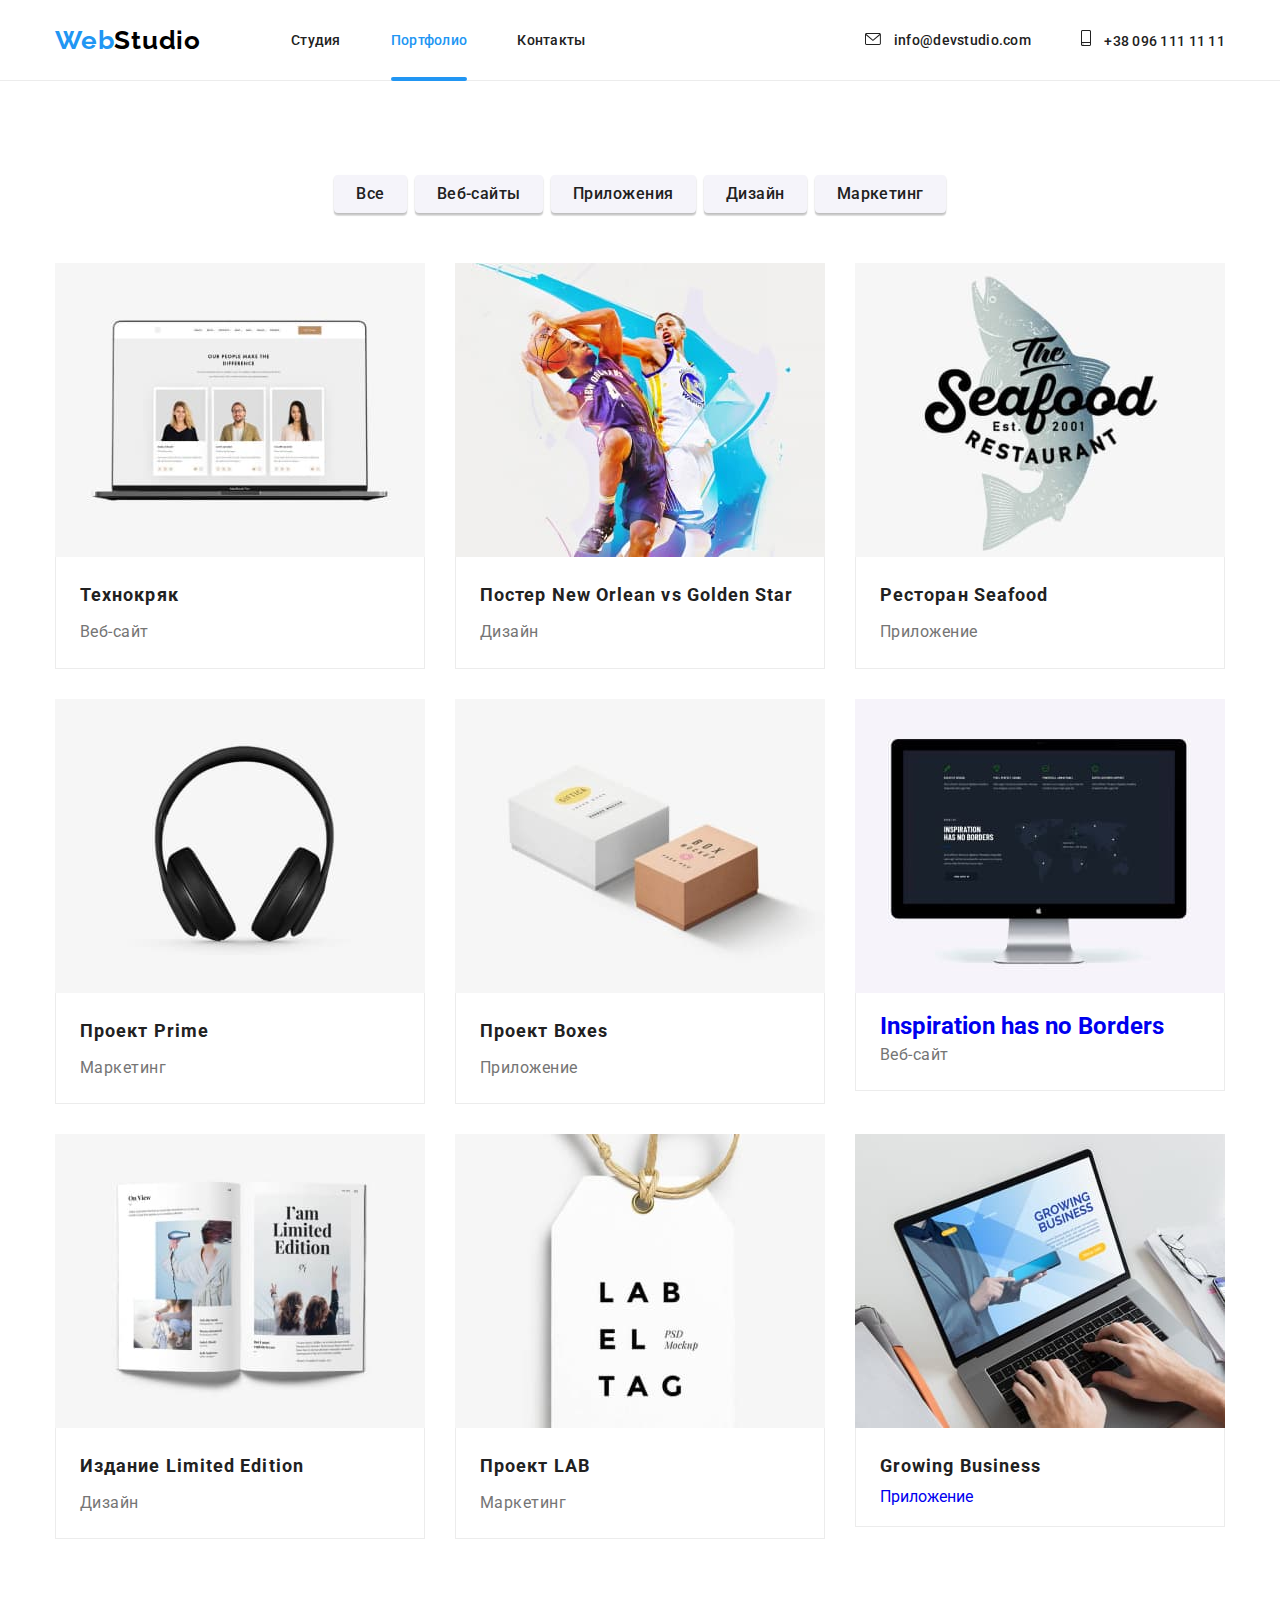
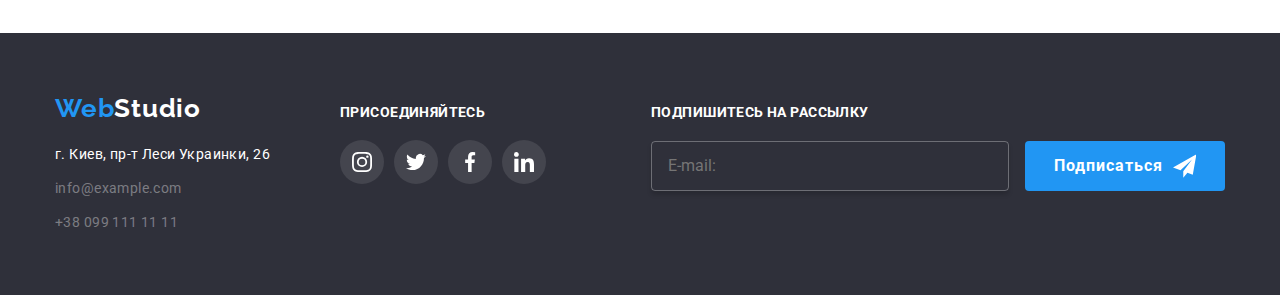
==== commit 068254b9: "+" ====
--- a/portfolio.html
+++ b/portfolio.html
@@ -10,14 +10,14 @@
     rel="stylesheet">
     <link  href="https://cdnjs.cloudflare.com/ajax/libs/modern-normalize/1.1.0/modern-normalize.min.css"
      rel="stylesheet"> 
-     <link rel="stylesheet" href="./css/styles.css">
-     <link rel="stylesheet" href="./css/main.css">
+   
+     <link rel="stylesheet" href="./css/main.min.css">
 </head>
 <body>
        <header class="header">
-            <div class="container header-container"> 
+            <div class="container header__container"> 
                 <nav class="navigation">
-                    <a class="logo" href="./index.html" lang="en">Web<span class="logo-color">Studio</span> </a>
+                    <a class="logo" href="./index.html" lang="en">Web<span class="logo__color">Studio</span> </a>
                     <ul class="nav-list">
                         <li class="nav-list__item">
                             <a href="./index.html" class="nav-list__link link">Студия</a>
@@ -30,17 +30,17 @@
                         </li>
                     </ul>
                 </nav>    
-                <ul class="contact-list">
-                    <li class="contact-item ">
-                        <a href="mailto:info@devstudio.com" class="contact-link mail link">
-                        <svg class="icon-link-envelope"  width="16"  height="12">
+                <ul class="contact">
+                    <li class="contact__item ">
+                        <a href="mailto:info@devstudio.com" class="contact__link link">
+                        <svg class="contact__icon"  width="16"  height="12">
                             <use href="./images/icon/symbol-defs.svg#icon-envelope"></use>
                         </svg>
                              info@devstudio.com</a>
                     </li> 
-                    <li class="contact-item ">
-                        <a href="tel:+380961111111" class="contact-link phone link" > 
-                            <svg class="icon-link-smartphone" width="10"  height="16">
+                    <li class="contact__item ">
+                        <a href="tel:+380961111111" class="contact__link link" > 
+                            <svg class="contact__icon" width="10"  height="16">
                                 <use href="./images/icon/symbol-defs.svg#icon-smartphone"></use>
                             </svg>   
                              +38 096 111 11 11</a>
--- a/css/main.min.css
+++ b/css/main.min.css
@@ -0,0 +1 @@
+:root{--primary-text-color: #757575;--title-text-color: #212121;--accent-color: #2196F3;--color-logo: #000000;--color-background: #2F303A;--color-footer-contact: #FFFFFF60;--background-button-member: #F5F4FA;--primary-color-white: #FFFFFF;--color-box-button: #188CEB}.visually-hidden{position:absolute;width:1px;height:1px;margin:-1px;padding:0;overflow:hidden;border:0;clip:rect(0 0 0 0)}h1,h2,h3,h4,h5,h6,p{margin-top:0;margin-bottom:0}body{font-family:roboto,sans-serif;min-width:1200px}ul{list-style:none;padding:0;margin:0}img{display:block;max-width:100%;height:auto}.section{padding-top:94px;padding-bottom:94px}.container{width:1200px;padding:0 15px;margin:0 auto}.backdrop{position:fixed;top:0;left:0;width:100%;height:100%;background-color:rgba(0,0,0,.2);opacity:1;-webkit-transition:opacity 250ms cubic-bezier(0.4, 0, 0.2, 1);transition:opacity 250ms cubic-bezier(0.4, 0, 0.2, 1)}.backdrop.is-hidden{opacity:0;pointer-events:none}.modal{position:absolute;left:50%;top:50%;-webkit-transform:translate(-50%, -50%) scale(1);transform:translate(-50%, -50%) scale(1);width:528px;height:581px;padding:40px;-webkit-box-shadow:0px 1px 3px rgba(0,0,0,.12),0px 1px 1px rgba(0,0,0,.14),0px 2px 1px rgba(0,0,0,.2);box-shadow:0px 1px 3px rgba(0,0,0,.12),0px 1px 1px rgba(0,0,0,.14),0px 2px 1px rgba(0,0,0,.2);border-radius:4px;background-color:var(--primary-color-white);-webkit-transition:-webkit-transform 250ms cubic-bezier(0.4, 0, 0.2, 1);transition:-webkit-transform 250ms cubic-bezier(0.4, 0, 0.2, 1);transition:transform 250ms cubic-bezier(0.4, 0, 0.2, 1);transition:transform 250ms cubic-bezier(0.4, 0, 0.2, 1), -webkit-transform 250ms cubic-bezier(0.4, 0, 0.2, 1)}.backdrop.is-hidden .modal{-webkit-transform:translate(-50%, -50%) scale(1.2);transform:translate(-50%, -50%) scale(1.2)}.modal-title{font-size:20px;line-height:1.15;text-align:center;letter-spacing:.03em;color:var(--title-text-color);margin-bottom:12px}.modal-item:not(:last-child){margin-bottom:10px}.modal-item:last-child{margin-bottom:20px}.modal-label{position:relative;display:-webkit-box;display:-ms-flexbox;display:flex;-webkit-box-orient:vertical;-webkit-box-direction:normal;-ms-flex-direction:column;flex-direction:column;font-size:12px;line-height:1.17;letter-spacing:.01em;color:var(--primary-text-color)}.modal-label:focus-within .modal-button-icon{fill:var(--accent-color)}.modal-button-icon{position:absolute;left:12px;bottom:11px;fill:var(--title-text-color)}.modal-input{height:40px;border:1px solid rgba(33,33,33,.2);border-radius:4px;outline:none;padding:11px;padding-left:40px;margin-top:4px}.modal-input:focus{border-color:var(--accent-color)}.modal-textarea{height:120px;border:1px solid rgba(33,33,33,.2);border-radius:4px;padding:12px 16px;resize:none;outline:none;margin-top:4px}.modal-textarea:focus{border-color:var(--accent-color)}.modal-item textarea::-webkit-input-placeholder{font-size:14px;line-height:1.14;letter-spacing:.01em;color:rgba(117,117,117,.5)}.modal-item textarea::-moz-placeholder{font-size:14px;line-height:1.14;letter-spacing:.01em;color:rgba(117,117,117,.5)}.modal-item textarea:-ms-input-placeholder{font-size:14px;line-height:1.14;letter-spacing:.01em;color:rgba(117,117,117,.5)}.modal-item textarea::-ms-input-placeholder{font-size:14px;line-height:1.14;letter-spacing:.01em;color:rgba(117,117,117,.5)}.modal-item textarea::placeholder{font-size:14px;line-height:1.14;letter-spacing:.01em;color:rgba(117,117,117,.5)}.modal-label-checkbox{position:relative;display:-webkit-box;display:-ms-flexbox;display:flex;-webkit-box-orient:horizontal;-webkit-box-direction:reverse;-ms-flex-direction:row-reverse;flex-direction:row-reverse;-webkit-box-pack:center;-ms-flex-pack:center;justify-content:center;-webkit-box-align:center;-ms-flex-align:center;align-items:center;margin-bottom:30px;margin-top:20px}.modal-checkbox{-webkit-appearance:none;-moz-appearance:none;appearance:none}.checkbox-icon{width:15px;height:15px;border:2px solid #000;border-radius:2px}.modal-checkbox:checked+.checkbox-icon{background-position:center;border:rgba(0,0,0,0);background-color:var(--accent-color);background-image:url(../images/icon/icon-check2.svg);background-origin:border-box;background-repeat:no-repeat}.checkbox-span{font-size:14px;line-height:1.71;letter-spacing:.03em;color:var(--primary-text-color);margin-left:10px}.modal_link{font-size:14px;line-height:1.71;letter-spacing:.03em;color:var(--accent-color);text-decoration:none;cursor:pointer;-webkit-transition:color 250ms cubic-bezier(0.4, 0, 0.2, 1);transition:color 250ms cubic-bezier(0.4, 0, 0.2, 1)}.modal_link:hover,.modal_link:focus{color:var(--color-box-button);text-decoration:underline}.modal-submit-wrapper{display:-webkit-box;display:-ms-flexbox;display:flex;-webkit-box-pack:center;-ms-flex-pack:center;justify-content:center}.modal-submit{font-family:"Roboto";font-style:normal;font-weight:700;font-size:16px;line-height:1.88;letter-spacing:.06em;padding:10px;width:200px;text-align:center;border:none;-webkit-transition:background-color 250ms cubic-bezier(0.4, 0, 0.2, 1);transition:background-color 250ms cubic-bezier(0.4, 0, 0.2, 1);color:var(--primary-color-white);background-color:var(--accent-color);border-radius:4px;cursor:pointer}.modal-submit:hover,.modal-submit:focus{background-color:var(--color-box-button)}.modal-button{position:absolute;right:8px;top:8px;padding:0;font-size:0;border-radius:50%;cursor:pointer;border:none;stroke-opacity:.1;-webkit-transition:background-color 250ms cubic-bezier(0.4, 0, 0.2, 1);transition:background-color 250ms cubic-bezier(0.4, 0, 0.2, 1)}.modal-button:hover,.modal-button:focus{fill:var(--accent-color)}.social-list{display:-webkit-box;display:-ms-flexbox;display:flex;-webkit-box-pack:center;-ms-flex-pack:center;justify-content:center;margin-top:16px}.social-list__item+.social-list__item{margin-left:10px}.social-list__link{display:-webkit-box;display:-ms-flexbox;display:flex;-webkit-box-align:center;-ms-flex-align:center;align-items:center;-webkit-box-pack:center;-ms-flex-pack:center;justify-content:center;width:44px;height:44px;background-color:rgba(0,0,0,0);border-radius:50%;-webkit-transition:background-color 250ms cubic-bezier(0.4, 0, 0.2, 1);transition:background-color 250ms cubic-bezier(0.4, 0, 0.2, 1)}.social-list__link:hover,.social-list__link:focus{background-color:var(--color-box-button)}.social-list__icon{fill:#afb1b8;-webkit-transition:fill 250ms cubic-bezier(0.4, 0, 0.2, 1);transition:fill 250ms cubic-bezier(0.4, 0, 0.2, 1)}.social-list__link:hover .social-list__icon,.social-list__link:focus .social-list__icon{fill:var(--primary-color-white)}.footer-container{display:-webkit-box;display:-ms-flexbox;display:flex;-webkit-box-align:baseline;-ms-flex-align:baseline;align-items:baseline}.footer-social{margin-left:70px}.footer-title{color:var(--primary-color-white);font-style:normal;font-weight:700;font-size:14px;line-height:1.17;text-transform:uppercase;letter-spacing:.03em}.footer-social-list{display:-webkit-box;display:-ms-flexbox;display:flex;-webkit-box-pack:center;-ms-flex-pack:center;justify-content:center;margin-top:20px}.footer-social-list__item+.footer-social-list__item{margin-left:10px}.footer-social-list__link{display:-webkit-box;display:-ms-flexbox;display:flex;-webkit-box-align:center;-ms-flex-align:center;align-items:center;-webkit-box-pack:center;-ms-flex-pack:center;justify-content:center;width:44px;height:44px;background-color:rgba(0,0,0,0);border-radius:50%;background-color:rgba(255,255,255,.1);-webkit-transition:background-color 250ms cubic-bezier(0.4, 0, 0.2, 1);transition:background-color 250ms cubic-bezier(0.4, 0, 0.2, 1)}.footer-social-list__link:hover,.footer-social-list__link:focus{background-color:var(--accent-color)}.footer-social-list__icon{fill:var(--primary-color-white)}.header{border-bottom:1px solid #ececec}.header__container{display:-webkit-box;display:-ms-flexbox;display:flex;-webkit-box-pack:center;-ms-flex-pack:center;justify-content:center}.logo{color:var(--accent-color);font-family:Raleway,cursive;font-weight:700;font-size:26px;line-height:1.17;text-decoration:none;text-transform:none;letter-spacing:.03em}.logo__color{color:var(--color-logo)}.navigation,.nav-list,.contact{display:-webkit-box;display:-ms-flexbox;display:flex;-webkit-box-align:center;-ms-flex-align:center;align-items:center}.nav-list{margin-left:90px}.nav-list__item{position:relative}.nav-list .nav-list__item+.nav-list__item{margin-left:50px}.nav-list__link{display:block;padding-top:32px;padding-bottom:32px}.contact{margin-left:auto}.contact__item+.contact__item{margin-left:50px}.nav-list__link,.contact__link{-webkit-transition:color 250ms cubic-bezier(0.4, 0, 0.2, 1);transition:color 250ms cubic-bezier(0.4, 0, 0.2, 1)}.current::after{content:"";position:absolute;left:0;bottom:-1px;display:block;width:100%;height:4px;border-radius:2px;background-color:var(--accent-color)}.nav-list .link.current{color:var(--accent-color)}.contact__link{color:var(--primary-text-color);font-weight:500;font-size:14px;line-height:1.17;text-decoration:none;text-transform:none;letter-spacing:.02em}.contact__icon{fill:currentColor;margin-right:10px}.link{color:var(--title-text-color);font-weight:500;font-size:14px;line-height:1.17;text-decoration:none;text-transform:none;letter-spacing:.02em}.link:hover,.link:focus{color:var(--accent-color)}.contact__link.mail,.contact__link.phone{display:-webkit-box;display:-ms-flexbox;display:flex;-webkit-box-align:center;-ms-flex-align:center;align-items:center;color:var(--primary-text-color)}.contact__link.mail:hover,.contact__link.mail:focus,.contact__link.phone:hover,.contact__link.phone:focus{color:var(--accent-color)}.link.contact__link:focus,.link.contact__link::after{color:var(--accent-color);cursor:pointer;fill:currentColor;-webkit-transition:color 250ms cubic-bezier(0.4, 0, 0.2, 1);transition:color 250ms cubic-bezier(0.4, 0, 0.2, 1)}.box{margin-left:auto;margin-right:auto;display:-webkit-box;display:-ms-flexbox;display:flex;-webkit-box-orient:vertical;-webkit-box-direction:normal;-ms-flex-direction:column;flex-direction:column;-webkit-box-pack:center;-ms-flex-pack:center;justify-content:center;-webkit-box-align:center;-ms-flex-align:center;align-items:center;text-align:center;height:600px;max-width:1600px;background-image:-webkit-gradient(linear, left top, right top, from(rgba(47, 48, 58, 0.4)), to(rgba(47, 48, 58, 0.4))),url(../images/officebackground\ .jpg);background-image:linear-gradient(to right, rgba(47, 48, 58, 0.4), rgba(47, 48, 58, 0.4)),url(../images/officebackground\ .jpg);background-repeat:no-repeat;background-position:center;background-size:cover;background-color:#2f303a}.box-title{width:696px;margin-bottom:30px;color:var(--primary-color-white);font-weight:900;font-size:44px;line-height:1.36;text-align:center;text-transform:uppercase;letter-spacing:.06em}.box-button{display:-webkit-box;display:-ms-flexbox;display:flex;color:var(--primary-color-white);background-color:var(--accent-color);font-family:Roboto,sans-serif;font-weight:700;font-size:16px;line-height:1.88;letter-spacing:.06em;cursor:pointer;-webkit-transition:color 250ms cubic-bezier(0.4, 0, 0.2, 1);transition:color 250ms cubic-bezier(0.4, 0, 0.2, 1);border:0px;border-radius:4px;padding:10px 32px;border:rgba(0,0,0,0)}.box-button:hover,.box-button:focus{background-color:var(--color-box-button)}.benefits-list{display:-webkit-box;display:-ms-flexbox;display:flex}.benefits-list .benefits-list__item+.benefits-list__item{margin-left:30px}.benefits-list__link{width:270px;height:120px;background-color:#f5f4fa;margin-bottom:30px;display:-webkit-box;display:-ms-flexbox;display:flex;-webkit-box-align:center;-ms-flex-align:center;align-items:center;-webkit-box-pack:center;-ms-flex-pack:center;justify-content:center}.benefits-list__title{color:var(--title-text-color);font-weight:700;font-size:14px;line-height:1.17;text-transform:uppercase;letter-spacing:.03em;margin-bottom:10px}.benefits-list__text{color:var(--primary-text-color);font-size:14px;line-height:1.71;text-transform:none;letter-spacing:.03em;max-width:270px}.directions.section{padding-top:0;padding-bottom:0}.directions-title{color:var(--title-text-color);font-weight:700;font-size:36px;line-height:1.17;text-align:center;text-transform:none;letter-spacing:.03em}.directions-list{display:-webkit-box;display:-ms-flexbox;display:flex;padding-top:50px}.directions-list__item{position:relative}.directions-list__item+.directions-list__item{margin-left:30px}.directions-list__text{position:absolute;bottom:0;width:100%;height:70px;display:-webkit-box;display:-ms-flexbox;display:flex;-webkit-box-align:center;-ms-flex-align:center;align-items:center;-webkit-box-pack:center;-ms-flex-pack:center;justify-content:center;font-weight:700;font-size:14px;line-height:1.14;letter-spacing:.03em;text-transform:uppercase;color:var(--primary-color-white);background:rgba(47,48,58,.8)}.team{background-color:var(--background-button-member)}.team-title{color:var(--title-text-color);font-weight:700;font-size:36px;line-height:1.17;text-align:center;text-transform:none;letter-spacing:.03em}.team-list{display:-webkit-box;display:-ms-flexbox;display:flex;margin-top:50px}.team-list__item{background-color:var(--primary-color-white);-webkit-box-shadow:0px 1px 3px rgba(0,0,0,.12),0px 1px 1px rgba(0,0,0,.14),0px 2px 1px rgba(0,0,0,.2);box-shadow:0px 1px 3px rgba(0,0,0,.12),0px 1px 1px rgba(0,0,0,.14),0px 2px 1px rgba(0,0,0,.2);border-radius:0px 0px 4px 4px}.team-list__item+.team-list__item{margin-left:30px}.team-list__container{padding:30px 0}.team-list__name{color:var(--title-text-color);font-weight:500;font-size:16px;line-height:1.17;text-align:center;text-transform:none;letter-spacing:.03em}.team-list__position{margin-top:10px;color:var(--primary-text-color);font-size:16px;line-height:1.17;text-align:center;text-transform:none;letter-spacing:.03em}.clients-title{color:var(--title-text-color);font-weight:700;font-size:36px;line-height:1.17;text-align:center;text-transform:none;letter-spacing:.03em}.clients-list{display:-webkit-box;display:-ms-flexbox;display:flex;-webkit-box-pack:justify;-ms-flex-pack:justify;justify-content:space-between;margin-top:50px}.clients-list__item{width:170px;height:92px}.clients-list__link{width:100%;height:100%;border:1px solid #afb1b8;border-radius:4px;display:-webkit-box;display:-ms-flexbox;display:flex;-webkit-box-align:center;-ms-flex-align:center;align-items:center;-webkit-box-pack:center;-ms-flex-pack:center;justify-content:center;-webkit-transition:border-color 250ms cubic-bezier(0.4, 0, 0.2, 1);transition:border-color 250ms cubic-bezier(0.4, 0, 0.2, 1)}.clients-list__link:hover,.clients-list__link:focus{border-color:var(--color-box-button)}.clients-list__icon{fill:#afb1b8;-webkit-transition:fill 250ms cubic-bezier(0.4, 0, 0.2, 1);transition:fill 250ms cubic-bezier(0.4, 0, 0.2, 1)}.clients-list__link:hover .clients-list__icon,.clients-list__link:focus .clients-list__icon{fill:var(--color-box-button)}.footer{background-color:var(--color-background);padding:60px 0}.address{margin-top:20px}.address-list{display:-webkit-box;display:-ms-flexbox;display:flex;-webkit-box-orient:vertical;-webkit-box-direction:normal;-ms-flex-direction:column;flex-direction:column}.address-item+.address-item{margin-top:10px}.footer-logo{color:var(--accent-color);font-family:Raleway;font-weight:700;font-size:26px;line-height:1.17;text-decoration:none;text-transform:none;letter-spacing:.03em}.footer-color{color:var(--primary-color-white)}.footer-address{color:var(--primary-color-white);font-style:normal;font-size:14px;line-height:1.71;text-decoration:none;text-transform:none;letter-spacing:.03em}.footer-link{color:var(--color-footer-contact);font-style:normal;font-size:14px;line-height:1.71;text-decoration:none;text-transform:none;letter-spacing:.03em}.subscribe{margin-left:auto}.subscribe-title{font-weight:700;font-size:14px;line-height:1.14;letter-spacing:.03em;text-transform:uppercase;color:var(--primary-color-white)}.subscribe-form{margin-top:20px}.subscribe-input{width:358px;height:50px;border-radius:4px;padding:15px 16px;background-color:rgba(0,0,0,0);border:1px solid rgba(255,255,255,.3);-webkit-box-shadow:0px 4px 4px rgba(0,0,0,.15);box-shadow:0px 4px 4px rgba(0,0,0,.15);color:var(--primary-color-white)}.subscribe-button{display:-webkit-inline-box;display:-ms-inline-flexbox;display:inline-flex;-webkit-box-align:center;-ms-flex-align:center;align-items:center;font-family:Roboto,sans-serif;font-style:normal;font-weight:700;font-size:16px;line-height:1.88;letter-spacing:.06em;width:200px;height:50px;border-radius:4px;border:none;margin-left:12px;color:var(--primary-color-white);background-color:var(--accent-color);cursor:pointer;-webkit-transition:color 250ms cubic-bezier(0.4, 0, 0.2, 1);transition:color 250ms cubic-bezier(0.4, 0, 0.2, 1);padding:10px 29px}.subscribe-button:hover,.subscribe-button:focus{background-color:var(--color-box-button)}.subscribe-button-icon{margin-left:10px;fill:var(--primary-color-white)}.filter-list{display:-webkit-box;display:-ms-flexbox;display:flex;-webkit-box-pack:center;-ms-flex-pack:center;justify-content:center;margin-bottom:50px}.filter-list__item+.filter-list__item{margin-left:8px}.filter-list__button{margin:0 auto;border-radius:4px;padding:6px 22px;-webkit-transition-property:color;transition-property:color;font-family:Roboto,sans-serif;color:var(--title-text-color);background-color:var(--background-button-member);font-weight:500;font-size:16px;line-height:1.63;letter-spacing:.03em;text-align:center;cursor:pointer;text-transform:none;font-family:inherit;border:rgba(0,0,0,0);-webkit-box-shadow:0px 3px 1px rgba(0,0,0,.1),0px 1px 2px rgba(0,0,0,.08),0px 2px 2px rgba(0,0,0,.12);box-shadow:0px 3px 1px rgba(0,0,0,.1),0px 1px 2px rgba(0,0,0,.08),0px 2px 2px rgba(0,0,0,.12);border-radius:4px;-webkit-transition:background-color 250ms cubic-bezier(0.4, 0, 0.2, 1),color 250ms cubic-bezier(0.4, 0, 0.2, 1),-webkit-box-shadow 250ms cubic-bezier(0.4, 0, 0.2, 1);transition:background-color 250ms cubic-bezier(0.4, 0, 0.2, 1),color 250ms cubic-bezier(0.4, 0, 0.2, 1),-webkit-box-shadow 250ms cubic-bezier(0.4, 0, 0.2, 1);transition:background-color 250ms cubic-bezier(0.4, 0, 0.2, 1),color 250ms cubic-bezier(0.4, 0, 0.2, 1),box-shadow 250ms cubic-bezier(0.4, 0, 0.2, 1);transition:background-color 250ms cubic-bezier(0.4, 0, 0.2, 1),color 250ms cubic-bezier(0.4, 0, 0.2, 1),box-shadow 250ms cubic-bezier(0.4, 0, 0.2, 1),-webkit-box-shadow 250ms cubic-bezier(0.4, 0, 0.2, 1)}.filter-list__button:hover,.filter-list__button:focus{background-color:var(--accent-color);color:var(--primary-color-white)}.projects-list{display:-webkit-box;display:-ms-flexbox;display:flex;-ms-flex-wrap:wrap;flex-wrap:wrap;margin:-15px}.projects-list__item{margin:15px;-ms-flex-preferred-size:calc((100% - 90px)/3);flex-basis:calc((100% - 90px)/3)}.projects-list__link{text-transform:none;text-decoration:none}.projects-list__link:hover,.projects-list__link:focus{display:block;-webkit-box-shadow:0px 1px 1px rgba(0,0,0,.12),0px 4px 4px rgba(0,0,0,.06),1px 4px 6px rgba(0,0,0,.16);box-shadow:0px 1px 1px rgba(0,0,0,.12),0px 4px 4px rgba(0,0,0,.06),1px 4px 6px rgba(0,0,0,.16);-webkit-transition:background-color 250ms cubic-bezier(0.4, 0, 0.2, 1);transition:background-color 250ms cubic-bezier(0.4, 0, 0.2, 1)}.projects-list__overlay-text{position:absolute;bottom:0;width:100%;height:100%;display:block;padding:63px 24px;text-align:center;font-size:18px;line-height:1.56;letter-spacing:.03em;color:#fff;background-color:rgba(33,150,243,.9);-webkit-transition:-webkit-transform 250ms cubic-bezier(0.4, 0, 0.2, 1);transition:-webkit-transform 250ms cubic-bezier(0.4, 0, 0.2, 1);transition:transform 250ms cubic-bezier(0.4, 0, 0.2, 1);transition:transform 250ms cubic-bezier(0.4, 0, 0.2, 1), -webkit-transform 250ms cubic-bezier(0.4, 0, 0.2, 1);-webkit-transform:translateY(101%);transform:translateY(101%)}.projects-list__link:hover .projects-list__overlay-text,.projects-list__link:focus .projects-list__overlay-text{-webkit-transform:translateY(0%);transform:translateY(0%)}.projects-list__overlay{position:relative;overflow:hidden}.projects-list__container{padding:20px 24px;border-right:1px solid #ececec;border-bottom:1px solid #ececec;border-left:1px solid #ececec}.projects-list__title{color:var(--title-text-color);font-weight:700;font-size:18px;line-height:2;letter-spacing:.06em;text-transform:none;text-decoration:none;margin-bottom:4px}.projects-list__text{color:var(--primary-text-color);font-size:16px;line-height:1.88;letter-spacing:.03em;text-transform:none}/*# sourceMappingURL=main.min.css.map */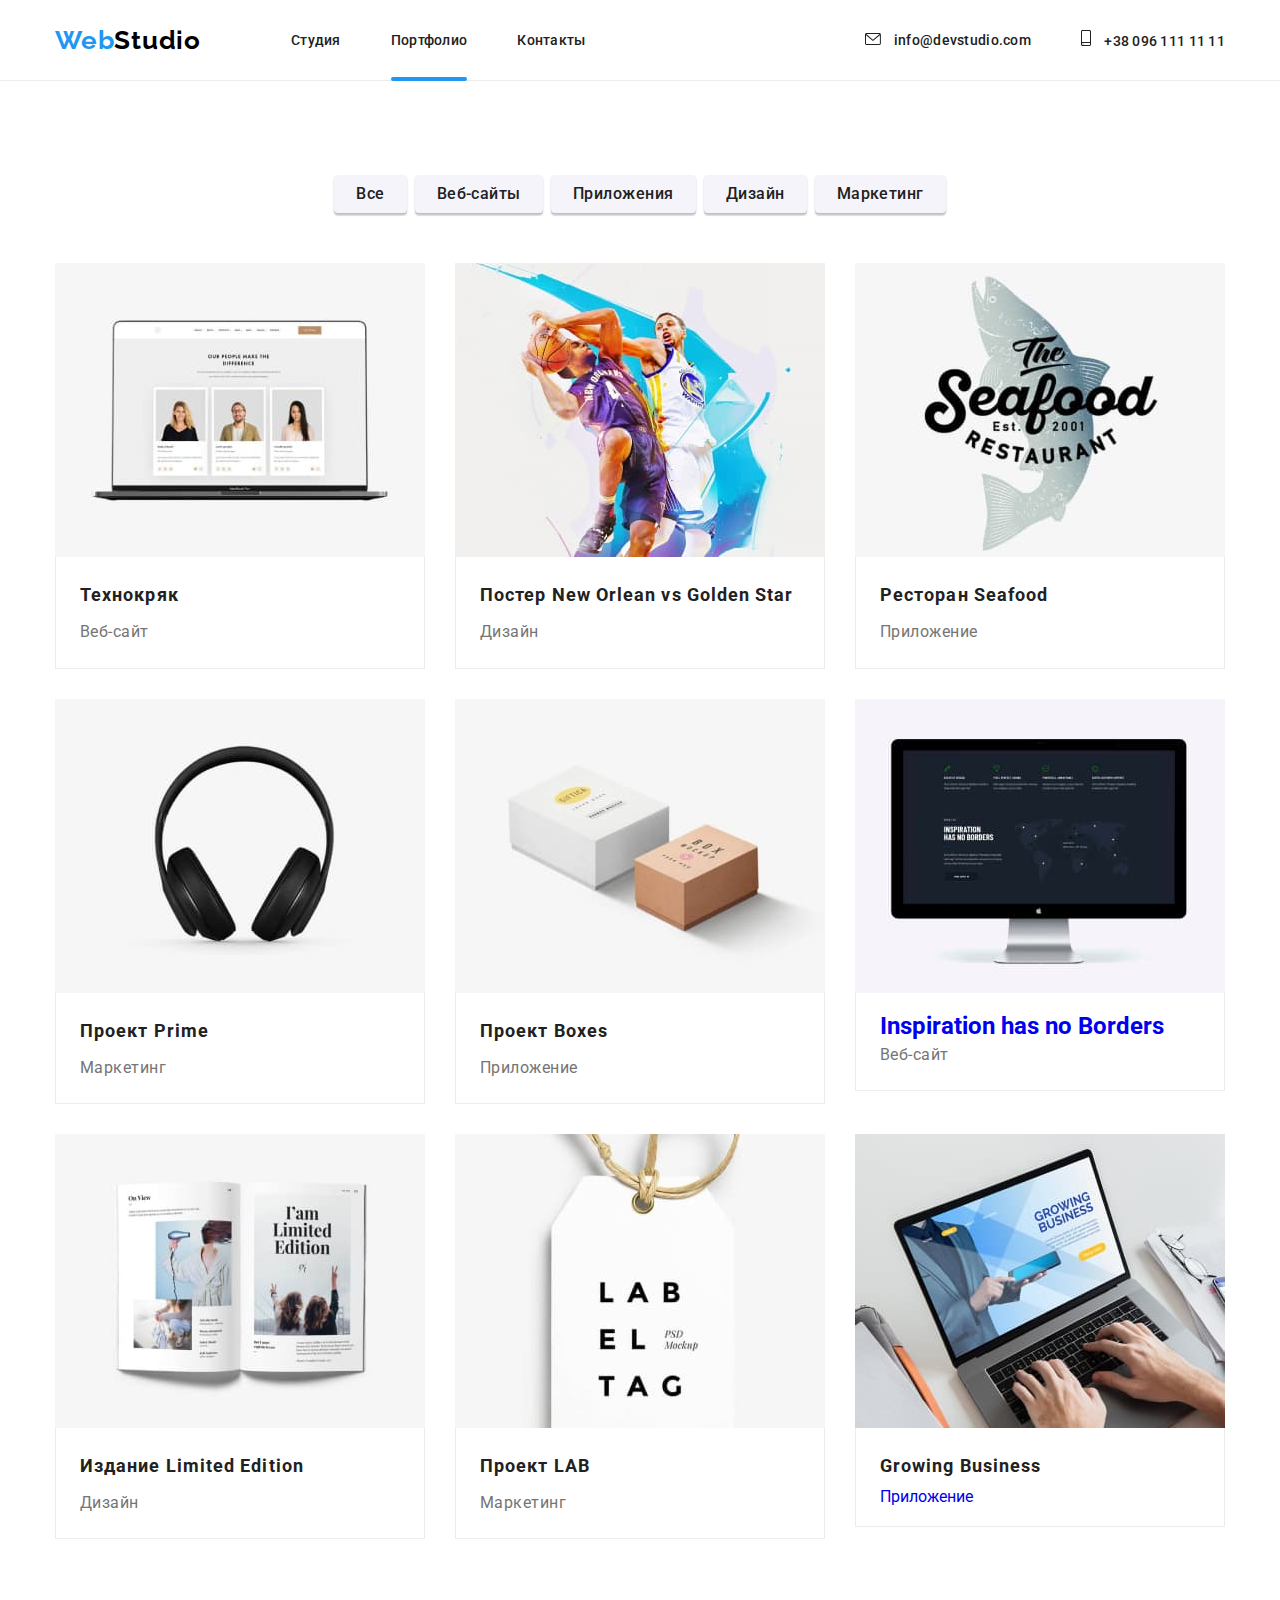
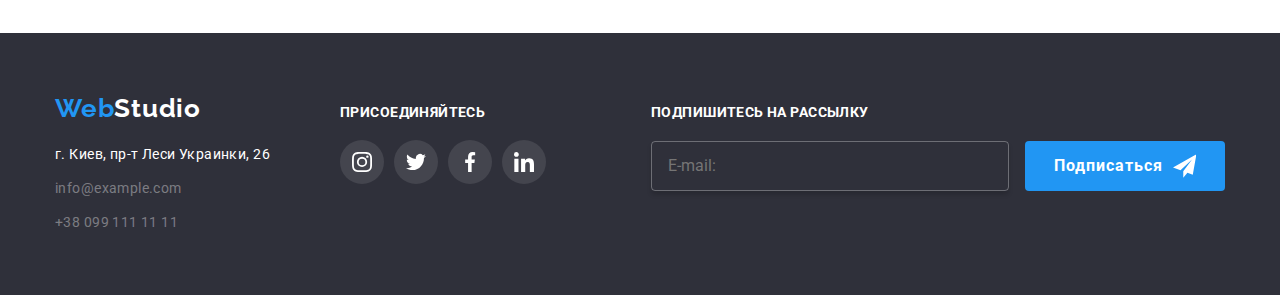
==== commit e112a899: "+" ====
--- a/portfolio.html
+++ b/portfolio.html
@@ -20,26 +20,26 @@
                     <a class="logo" href="./index.html" lang="en">Web<span class="logo__color">Studio</span> </a>
                     <ul class="nav-list">
                         <li class="nav-list__item">
-                            <a href="./index.html" class="nav-list__link link">Студия</a>
+                            <a href="./index.html" class="nav-list__link">Студия</a>
                         </li>
                         <li class="nav-list__item">
-                            <a href="" class="nav-list__link link current">Портфолио</a>
+                            <a href="" class="nav-list__link  current">Портфолио</a>
                         </li>
                         <li class="nav-list__item">
-                            <a href="" class="nav-list__link link">Контакты</a>
+                            <a href="" class="nav-list__link">Контакты</a>
                         </li>
                     </ul>
                 </nav>    
                 <ul class="contact">
                     <li class="contact__item ">
-                        <a href="mailto:info@devstudio.com" class="contact__link link">
+                        <a href="mailto:info@devstudio.com" class="contact__link">
                         <svg class="contact__icon"  width="16"  height="12">
                             <use href="./images/icon/symbol-defs.svg#icon-envelope"></use>
                         </svg>
                              info@devstudio.com</a>
                     </li> 
                     <li class="contact__item ">
-                        <a href="tel:+380961111111" class="contact__link link" > 
+                        <a href="tel:+380961111111" class="contact__link" > 
                             <svg class="contact__icon" width="10"  height="16">
                                 <use href="./images/icon/symbol-defs.svg#icon-smartphone"></use>
                             </svg>   
--- a/css/main.min.css
+++ b/css/main.min.css
@@ -1 +1 @@
-:root{--primary-text-color: #757575;--title-text-color: #212121;--accent-color: #2196F3;--color-logo: #000000;--color-background: #2F303A;--color-footer-contact: #FFFFFF60;--background-button-member: #F5F4FA;--primary-color-white: #FFFFFF;--color-box-button: #188CEB}.visually-hidden{position:absolute;width:1px;height:1px;margin:-1px;padding:0;overflow:hidden;border:0;clip:rect(0 0 0 0)}h1,h2,h3,h4,h5,h6,p{margin-top:0;margin-bottom:0}body{font-family:roboto,sans-serif;min-width:1200px}ul{list-style:none;padding:0;margin:0}img{display:block;max-width:100%;height:auto}.section{padding-top:94px;padding-bottom:94px}.container{width:1200px;padding:0 15px;margin:0 auto}.backdrop{position:fixed;top:0;left:0;width:100%;height:100%;background-color:rgba(0,0,0,.2);opacity:1;-webkit-transition:opacity 250ms cubic-bezier(0.4, 0, 0.2, 1);transition:opacity 250ms cubic-bezier(0.4, 0, 0.2, 1)}.backdrop.is-hidden{opacity:0;pointer-events:none}.modal{position:absolute;left:50%;top:50%;-webkit-transform:translate(-50%, -50%) scale(1);transform:translate(-50%, -50%) scale(1);width:528px;height:581px;padding:40px;-webkit-box-shadow:0px 1px 3px rgba(0,0,0,.12),0px 1px 1px rgba(0,0,0,.14),0px 2px 1px rgba(0,0,0,.2);box-shadow:0px 1px 3px rgba(0,0,0,.12),0px 1px 1px rgba(0,0,0,.14),0px 2px 1px rgba(0,0,0,.2);border-radius:4px;background-color:var(--primary-color-white);-webkit-transition:-webkit-transform 250ms cubic-bezier(0.4, 0, 0.2, 1);transition:-webkit-transform 250ms cubic-bezier(0.4, 0, 0.2, 1);transition:transform 250ms cubic-bezier(0.4, 0, 0.2, 1);transition:transform 250ms cubic-bezier(0.4, 0, 0.2, 1), -webkit-transform 250ms cubic-bezier(0.4, 0, 0.2, 1)}.backdrop.is-hidden .modal{-webkit-transform:translate(-50%, -50%) scale(1.2);transform:translate(-50%, -50%) scale(1.2)}.modal-title{font-size:20px;line-height:1.15;text-align:center;letter-spacing:.03em;color:var(--title-text-color);margin-bottom:12px}.modal-item:not(:last-child){margin-bottom:10px}.modal-item:last-child{margin-bottom:20px}.modal-label{position:relative;display:-webkit-box;display:-ms-flexbox;display:flex;-webkit-box-orient:vertical;-webkit-box-direction:normal;-ms-flex-direction:column;flex-direction:column;font-size:12px;line-height:1.17;letter-spacing:.01em;color:var(--primary-text-color)}.modal-label:focus-within .modal-button-icon{fill:var(--accent-color)}.modal-button-icon{position:absolute;left:12px;bottom:11px;fill:var(--title-text-color)}.modal-input{height:40px;border:1px solid rgba(33,33,33,.2);border-radius:4px;outline:none;padding:11px;padding-left:40px;margin-top:4px}.modal-input:focus{border-color:var(--accent-color)}.modal-textarea{height:120px;border:1px solid rgba(33,33,33,.2);border-radius:4px;padding:12px 16px;resize:none;outline:none;margin-top:4px}.modal-textarea:focus{border-color:var(--accent-color)}.modal-item textarea::-webkit-input-placeholder{font-size:14px;line-height:1.14;letter-spacing:.01em;color:rgba(117,117,117,.5)}.modal-item textarea::-moz-placeholder{font-size:14px;line-height:1.14;letter-spacing:.01em;color:rgba(117,117,117,.5)}.modal-item textarea:-ms-input-placeholder{font-size:14px;line-height:1.14;letter-spacing:.01em;color:rgba(117,117,117,.5)}.modal-item textarea::-ms-input-placeholder{font-size:14px;line-height:1.14;letter-spacing:.01em;color:rgba(117,117,117,.5)}.modal-item textarea::placeholder{font-size:14px;line-height:1.14;letter-spacing:.01em;color:rgba(117,117,117,.5)}.modal-label-checkbox{position:relative;display:-webkit-box;display:-ms-flexbox;display:flex;-webkit-box-orient:horizontal;-webkit-box-direction:reverse;-ms-flex-direction:row-reverse;flex-direction:row-reverse;-webkit-box-pack:center;-ms-flex-pack:center;justify-content:center;-webkit-box-align:center;-ms-flex-align:center;align-items:center;margin-bottom:30px;margin-top:20px}.modal-checkbox{-webkit-appearance:none;-moz-appearance:none;appearance:none}.checkbox-icon{width:15px;height:15px;border:2px solid #000;border-radius:2px}.modal-checkbox:checked+.checkbox-icon{background-position:center;border:rgba(0,0,0,0);background-color:var(--accent-color);background-image:url(../images/icon/icon-check2.svg);background-origin:border-box;background-repeat:no-repeat}.checkbox-span{font-size:14px;line-height:1.71;letter-spacing:.03em;color:var(--primary-text-color);margin-left:10px}.modal_link{font-size:14px;line-height:1.71;letter-spacing:.03em;color:var(--accent-color);text-decoration:none;cursor:pointer;-webkit-transition:color 250ms cubic-bezier(0.4, 0, 0.2, 1);transition:color 250ms cubic-bezier(0.4, 0, 0.2, 1)}.modal_link:hover,.modal_link:focus{color:var(--color-box-button);text-decoration:underline}.modal-submit-wrapper{display:-webkit-box;display:-ms-flexbox;display:flex;-webkit-box-pack:center;-ms-flex-pack:center;justify-content:center}.modal-submit{font-family:"Roboto";font-style:normal;font-weight:700;font-size:16px;line-height:1.88;letter-spacing:.06em;padding:10px;width:200px;text-align:center;border:none;-webkit-transition:background-color 250ms cubic-bezier(0.4, 0, 0.2, 1);transition:background-color 250ms cubic-bezier(0.4, 0, 0.2, 1);color:var(--primary-color-white);background-color:var(--accent-color);border-radius:4px;cursor:pointer}.modal-submit:hover,.modal-submit:focus{background-color:var(--color-box-button)}.modal-button{position:absolute;right:8px;top:8px;padding:0;font-size:0;border-radius:50%;cursor:pointer;border:none;stroke-opacity:.1;-webkit-transition:background-color 250ms cubic-bezier(0.4, 0, 0.2, 1);transition:background-color 250ms cubic-bezier(0.4, 0, 0.2, 1)}.modal-button:hover,.modal-button:focus{fill:var(--accent-color)}.social-list{display:-webkit-box;display:-ms-flexbox;display:flex;-webkit-box-pack:center;-ms-flex-pack:center;justify-content:center;margin-top:16px}.social-list__item+.social-list__item{margin-left:10px}.social-list__link{display:-webkit-box;display:-ms-flexbox;display:flex;-webkit-box-align:center;-ms-flex-align:center;align-items:center;-webkit-box-pack:center;-ms-flex-pack:center;justify-content:center;width:44px;height:44px;background-color:rgba(0,0,0,0);border-radius:50%;-webkit-transition:background-color 250ms cubic-bezier(0.4, 0, 0.2, 1);transition:background-color 250ms cubic-bezier(0.4, 0, 0.2, 1)}.social-list__link:hover,.social-list__link:focus{background-color:var(--color-box-button)}.social-list__icon{fill:#afb1b8;-webkit-transition:fill 250ms cubic-bezier(0.4, 0, 0.2, 1);transition:fill 250ms cubic-bezier(0.4, 0, 0.2, 1)}.social-list__link:hover .social-list__icon,.social-list__link:focus .social-list__icon{fill:var(--primary-color-white)}.footer-container{display:-webkit-box;display:-ms-flexbox;display:flex;-webkit-box-align:baseline;-ms-flex-align:baseline;align-items:baseline}.footer-social{margin-left:70px}.footer-title{color:var(--primary-color-white);font-style:normal;font-weight:700;font-size:14px;line-height:1.17;text-transform:uppercase;letter-spacing:.03em}.footer-social-list{display:-webkit-box;display:-ms-flexbox;display:flex;-webkit-box-pack:center;-ms-flex-pack:center;justify-content:center;margin-top:20px}.footer-social-list__item+.footer-social-list__item{margin-left:10px}.footer-social-list__link{display:-webkit-box;display:-ms-flexbox;display:flex;-webkit-box-align:center;-ms-flex-align:center;align-items:center;-webkit-box-pack:center;-ms-flex-pack:center;justify-content:center;width:44px;height:44px;background-color:rgba(0,0,0,0);border-radius:50%;background-color:rgba(255,255,255,.1);-webkit-transition:background-color 250ms cubic-bezier(0.4, 0, 0.2, 1);transition:background-color 250ms cubic-bezier(0.4, 0, 0.2, 1)}.footer-social-list__link:hover,.footer-social-list__link:focus{background-color:var(--accent-color)}.footer-social-list__icon{fill:var(--primary-color-white)}.header{border-bottom:1px solid #ececec}.header__container{display:-webkit-box;display:-ms-flexbox;display:flex;-webkit-box-pack:center;-ms-flex-pack:center;justify-content:center}.logo{color:var(--accent-color);font-family:Raleway,cursive;font-weight:700;font-size:26px;line-height:1.17;text-decoration:none;text-transform:none;letter-spacing:.03em}.logo__color{color:var(--color-logo)}.navigation,.nav-list,.contact{display:-webkit-box;display:-ms-flexbox;display:flex;-webkit-box-align:center;-ms-flex-align:center;align-items:center}.nav-list{margin-left:90px}.nav-list__item{position:relative}.nav-list .nav-list__item+.nav-list__item{margin-left:50px}.nav-list__link{display:block;padding-top:32px;padding-bottom:32px}.contact{margin-left:auto}.contact__item+.contact__item{margin-left:50px}.nav-list__link,.contact__link{-webkit-transition:color 250ms cubic-bezier(0.4, 0, 0.2, 1);transition:color 250ms cubic-bezier(0.4, 0, 0.2, 1)}.current::after{content:"";position:absolute;left:0;bottom:-1px;display:block;width:100%;height:4px;border-radius:2px;background-color:var(--accent-color)}.nav-list .link.current{color:var(--accent-color)}.contact__link{color:var(--primary-text-color);font-weight:500;font-size:14px;line-height:1.17;text-decoration:none;text-transform:none;letter-spacing:.02em}.contact__icon{fill:currentColor;margin-right:10px}.link{color:var(--title-text-color);font-weight:500;font-size:14px;line-height:1.17;text-decoration:none;text-transform:none;letter-spacing:.02em}.link:hover,.link:focus{color:var(--accent-color)}.contact__link.mail,.contact__link.phone{display:-webkit-box;display:-ms-flexbox;display:flex;-webkit-box-align:center;-ms-flex-align:center;align-items:center;color:var(--primary-text-color)}.contact__link.mail:hover,.contact__link.mail:focus,.contact__link.phone:hover,.contact__link.phone:focus{color:var(--accent-color)}.link.contact__link:focus,.link.contact__link::after{color:var(--accent-color);cursor:pointer;fill:currentColor;-webkit-transition:color 250ms cubic-bezier(0.4, 0, 0.2, 1);transition:color 250ms cubic-bezier(0.4, 0, 0.2, 1)}.box{margin-left:auto;margin-right:auto;display:-webkit-box;display:-ms-flexbox;display:flex;-webkit-box-orient:vertical;-webkit-box-direction:normal;-ms-flex-direction:column;flex-direction:column;-webkit-box-pack:center;-ms-flex-pack:center;justify-content:center;-webkit-box-align:center;-ms-flex-align:center;align-items:center;text-align:center;height:600px;max-width:1600px;background-image:-webkit-gradient(linear, left top, right top, from(rgba(47, 48, 58, 0.4)), to(rgba(47, 48, 58, 0.4))),url(../images/officebackground\ .jpg);background-image:linear-gradient(to right, rgba(47, 48, 58, 0.4), rgba(47, 48, 58, 0.4)),url(../images/officebackground\ .jpg);background-repeat:no-repeat;background-position:center;background-size:cover;background-color:#2f303a}.box-title{width:696px;margin-bottom:30px;color:var(--primary-color-white);font-weight:900;font-size:44px;line-height:1.36;text-align:center;text-transform:uppercase;letter-spacing:.06em}.box-button{display:-webkit-box;display:-ms-flexbox;display:flex;color:var(--primary-color-white);background-color:var(--accent-color);font-family:Roboto,sans-serif;font-weight:700;font-size:16px;line-height:1.88;letter-spacing:.06em;cursor:pointer;-webkit-transition:color 250ms cubic-bezier(0.4, 0, 0.2, 1);transition:color 250ms cubic-bezier(0.4, 0, 0.2, 1);border:0px;border-radius:4px;padding:10px 32px;border:rgba(0,0,0,0)}.box-button:hover,.box-button:focus{background-color:var(--color-box-button)}.benefits-list{display:-webkit-box;display:-ms-flexbox;display:flex}.benefits-list .benefits-list__item+.benefits-list__item{margin-left:30px}.benefits-list__link{width:270px;height:120px;background-color:#f5f4fa;margin-bottom:30px;display:-webkit-box;display:-ms-flexbox;display:flex;-webkit-box-align:center;-ms-flex-align:center;align-items:center;-webkit-box-pack:center;-ms-flex-pack:center;justify-content:center}.benefits-list__title{color:var(--title-text-color);font-weight:700;font-size:14px;line-height:1.17;text-transform:uppercase;letter-spacing:.03em;margin-bottom:10px}.benefits-list__text{color:var(--primary-text-color);font-size:14px;line-height:1.71;text-transform:none;letter-spacing:.03em;max-width:270px}.directions.section{padding-top:0;padding-bottom:0}.directions-title{color:var(--title-text-color);font-weight:700;font-size:36px;line-height:1.17;text-align:center;text-transform:none;letter-spacing:.03em}.directions-list{display:-webkit-box;display:-ms-flexbox;display:flex;padding-top:50px}.directions-list__item{position:relative}.directions-list__item+.directions-list__item{margin-left:30px}.directions-list__text{position:absolute;bottom:0;width:100%;height:70px;display:-webkit-box;display:-ms-flexbox;display:flex;-webkit-box-align:center;-ms-flex-align:center;align-items:center;-webkit-box-pack:center;-ms-flex-pack:center;justify-content:center;font-weight:700;font-size:14px;line-height:1.14;letter-spacing:.03em;text-transform:uppercase;color:var(--primary-color-white);background:rgba(47,48,58,.8)}.team{background-color:var(--background-button-member)}.team-title{color:var(--title-text-color);font-weight:700;font-size:36px;line-height:1.17;text-align:center;text-transform:none;letter-spacing:.03em}.team-list{display:-webkit-box;display:-ms-flexbox;display:flex;margin-top:50px}.team-list__item{background-color:var(--primary-color-white);-webkit-box-shadow:0px 1px 3px rgba(0,0,0,.12),0px 1px 1px rgba(0,0,0,.14),0px 2px 1px rgba(0,0,0,.2);box-shadow:0px 1px 3px rgba(0,0,0,.12),0px 1px 1px rgba(0,0,0,.14),0px 2px 1px rgba(0,0,0,.2);border-radius:0px 0px 4px 4px}.team-list__item+.team-list__item{margin-left:30px}.team-list__container{padding:30px 0}.team-list__name{color:var(--title-text-color);font-weight:500;font-size:16px;line-height:1.17;text-align:center;text-transform:none;letter-spacing:.03em}.team-list__position{margin-top:10px;color:var(--primary-text-color);font-size:16px;line-height:1.17;text-align:center;text-transform:none;letter-spacing:.03em}.clients-title{color:var(--title-text-color);font-weight:700;font-size:36px;line-height:1.17;text-align:center;text-transform:none;letter-spacing:.03em}.clients-list{display:-webkit-box;display:-ms-flexbox;display:flex;-webkit-box-pack:justify;-ms-flex-pack:justify;justify-content:space-between;margin-top:50px}.clients-list__item{width:170px;height:92px}.clients-list__link{width:100%;height:100%;border:1px solid #afb1b8;border-radius:4px;display:-webkit-box;display:-ms-flexbox;display:flex;-webkit-box-align:center;-ms-flex-align:center;align-items:center;-webkit-box-pack:center;-ms-flex-pack:center;justify-content:center;-webkit-transition:border-color 250ms cubic-bezier(0.4, 0, 0.2, 1);transition:border-color 250ms cubic-bezier(0.4, 0, 0.2, 1)}.clients-list__link:hover,.clients-list__link:focus{border-color:var(--color-box-button)}.clients-list__icon{fill:#afb1b8;-webkit-transition:fill 250ms cubic-bezier(0.4, 0, 0.2, 1);transition:fill 250ms cubic-bezier(0.4, 0, 0.2, 1)}.clients-list__link:hover .clients-list__icon,.clients-list__link:focus .clients-list__icon{fill:var(--color-box-button)}.footer{background-color:var(--color-background);padding:60px 0}.address{margin-top:20px}.address-list{display:-webkit-box;display:-ms-flexbox;display:flex;-webkit-box-orient:vertical;-webkit-box-direction:normal;-ms-flex-direction:column;flex-direction:column}.address-item+.address-item{margin-top:10px}.footer-logo{color:var(--accent-color);font-family:Raleway;font-weight:700;font-size:26px;line-height:1.17;text-decoration:none;text-transform:none;letter-spacing:.03em}.footer-color{color:var(--primary-color-white)}.footer-address{color:var(--primary-color-white);font-style:normal;font-size:14px;line-height:1.71;text-decoration:none;text-transform:none;letter-spacing:.03em}.footer-link{color:var(--color-footer-contact);font-style:normal;font-size:14px;line-height:1.71;text-decoration:none;text-transform:none;letter-spacing:.03em}.subscribe{margin-left:auto}.subscribe-title{font-weight:700;font-size:14px;line-height:1.14;letter-spacing:.03em;text-transform:uppercase;color:var(--primary-color-white)}.subscribe-form{margin-top:20px}.subscribe-input{width:358px;height:50px;border-radius:4px;padding:15px 16px;background-color:rgba(0,0,0,0);border:1px solid rgba(255,255,255,.3);-webkit-box-shadow:0px 4px 4px rgba(0,0,0,.15);box-shadow:0px 4px 4px rgba(0,0,0,.15);color:var(--primary-color-white)}.subscribe-button{display:-webkit-inline-box;display:-ms-inline-flexbox;display:inline-flex;-webkit-box-align:center;-ms-flex-align:center;align-items:center;font-family:Roboto,sans-serif;font-style:normal;font-weight:700;font-size:16px;line-height:1.88;letter-spacing:.06em;width:200px;height:50px;border-radius:4px;border:none;margin-left:12px;color:var(--primary-color-white);background-color:var(--accent-color);cursor:pointer;-webkit-transition:color 250ms cubic-bezier(0.4, 0, 0.2, 1);transition:color 250ms cubic-bezier(0.4, 0, 0.2, 1);padding:10px 29px}.subscribe-button:hover,.subscribe-button:focus{background-color:var(--color-box-button)}.subscribe-button-icon{margin-left:10px;fill:var(--primary-color-white)}.filter-list{display:-webkit-box;display:-ms-flexbox;display:flex;-webkit-box-pack:center;-ms-flex-pack:center;justify-content:center;margin-bottom:50px}.filter-list__item+.filter-list__item{margin-left:8px}.filter-list__button{margin:0 auto;border-radius:4px;padding:6px 22px;-webkit-transition-property:color;transition-property:color;font-family:Roboto,sans-serif;color:var(--title-text-color);background-color:var(--background-button-member);font-weight:500;font-size:16px;line-height:1.63;letter-spacing:.03em;text-align:center;cursor:pointer;text-transform:none;font-family:inherit;border:rgba(0,0,0,0);-webkit-box-shadow:0px 3px 1px rgba(0,0,0,.1),0px 1px 2px rgba(0,0,0,.08),0px 2px 2px rgba(0,0,0,.12);box-shadow:0px 3px 1px rgba(0,0,0,.1),0px 1px 2px rgba(0,0,0,.08),0px 2px 2px rgba(0,0,0,.12);border-radius:4px;-webkit-transition:background-color 250ms cubic-bezier(0.4, 0, 0.2, 1),color 250ms cubic-bezier(0.4, 0, 0.2, 1),-webkit-box-shadow 250ms cubic-bezier(0.4, 0, 0.2, 1);transition:background-color 250ms cubic-bezier(0.4, 0, 0.2, 1),color 250ms cubic-bezier(0.4, 0, 0.2, 1),-webkit-box-shadow 250ms cubic-bezier(0.4, 0, 0.2, 1);transition:background-color 250ms cubic-bezier(0.4, 0, 0.2, 1),color 250ms cubic-bezier(0.4, 0, 0.2, 1),box-shadow 250ms cubic-bezier(0.4, 0, 0.2, 1);transition:background-color 250ms cubic-bezier(0.4, 0, 0.2, 1),color 250ms cubic-bezier(0.4, 0, 0.2, 1),box-shadow 250ms cubic-bezier(0.4, 0, 0.2, 1),-webkit-box-shadow 250ms cubic-bezier(0.4, 0, 0.2, 1)}.filter-list__button:hover,.filter-list__button:focus{background-color:var(--accent-color);color:var(--primary-color-white)}.projects-list{display:-webkit-box;display:-ms-flexbox;display:flex;-ms-flex-wrap:wrap;flex-wrap:wrap;margin:-15px}.projects-list__item{margin:15px;-ms-flex-preferred-size:calc((100% - 90px)/3);flex-basis:calc((100% - 90px)/3)}.projects-list__link{text-transform:none;text-decoration:none}.projects-list__link:hover,.projects-list__link:focus{display:block;-webkit-box-shadow:0px 1px 1px rgba(0,0,0,.12),0px 4px 4px rgba(0,0,0,.06),1px 4px 6px rgba(0,0,0,.16);box-shadow:0px 1px 1px rgba(0,0,0,.12),0px 4px 4px rgba(0,0,0,.06),1px 4px 6px rgba(0,0,0,.16);-webkit-transition:background-color 250ms cubic-bezier(0.4, 0, 0.2, 1);transition:background-color 250ms cubic-bezier(0.4, 0, 0.2, 1)}.projects-list__overlay-text{position:absolute;bottom:0;width:100%;height:100%;display:block;padding:63px 24px;text-align:center;font-size:18px;line-height:1.56;letter-spacing:.03em;color:#fff;background-color:rgba(33,150,243,.9);-webkit-transition:-webkit-transform 250ms cubic-bezier(0.4, 0, 0.2, 1);transition:-webkit-transform 250ms cubic-bezier(0.4, 0, 0.2, 1);transition:transform 250ms cubic-bezier(0.4, 0, 0.2, 1);transition:transform 250ms cubic-bezier(0.4, 0, 0.2, 1), -webkit-transform 250ms cubic-bezier(0.4, 0, 0.2, 1);-webkit-transform:translateY(101%);transform:translateY(101%)}.projects-list__link:hover .projects-list__overlay-text,.projects-list__link:focus .projects-list__overlay-text{-webkit-transform:translateY(0%);transform:translateY(0%)}.projects-list__overlay{position:relative;overflow:hidden}.projects-list__container{padding:20px 24px;border-right:1px solid #ececec;border-bottom:1px solid #ececec;border-left:1px solid #ececec}.projects-list__title{color:var(--title-text-color);font-weight:700;font-size:18px;line-height:2;letter-spacing:.06em;text-transform:none;text-decoration:none;margin-bottom:4px}.projects-list__text{color:var(--primary-text-color);font-size:16px;line-height:1.88;letter-spacing:.03em;text-transform:none}/*# sourceMappingURL=main.min.css.map */+:root{--primary-text-color: #757575;--title-text-color: #212121;--accent-color: #2196F3;--color-logo: #000000;--color-background: #2F303A;--color-footer-contact: #FFFFFF60;--background-button-member: #F5F4FA;--primary-color-white: #FFFFFF;--color-box-button: #188CEB}.visually-hidden{position:absolute;width:1px;height:1px;margin:-1px;padding:0;overflow:hidden;border:0;clip:rect(0 0 0 0)}h1,h2,h3,h4,h5,h6,p{margin-top:0;margin-bottom:0}body{font-family:roboto,sans-serif;min-width:1200px}ul{list-style:none;padding:0;margin:0}img{display:block;max-width:100%;height:auto}.section{padding-top:94px;padding-bottom:94px}.container{width:1200px;padding:0 15px;margin:0 auto}.backdrop{position:fixed;top:0;left:0;width:100%;height:100%;background-color:rgba(0,0,0,.2);opacity:1;-webkit-transition:opacity 250ms cubic-bezier(0.4, 0, 0.2, 1);transition:opacity 250ms cubic-bezier(0.4, 0, 0.2, 1)}.backdrop.is-hidden{opacity:0;pointer-events:none}.modal{position:absolute;left:50%;top:50%;-webkit-transform:translate(-50%, -50%) scale(1);transform:translate(-50%, -50%) scale(1);width:528px;height:581px;padding:40px;-webkit-box-shadow:0px 1px 3px rgba(0,0,0,.12),0px 1px 1px rgba(0,0,0,.14),0px 2px 1px rgba(0,0,0,.2);box-shadow:0px 1px 3px rgba(0,0,0,.12),0px 1px 1px rgba(0,0,0,.14),0px 2px 1px rgba(0,0,0,.2);border-radius:4px;background-color:var(--primary-color-white);-webkit-transition:-webkit-transform 250ms cubic-bezier(0.4, 0, 0.2, 1);transition:-webkit-transform 250ms cubic-bezier(0.4, 0, 0.2, 1);transition:transform 250ms cubic-bezier(0.4, 0, 0.2, 1);transition:transform 250ms cubic-bezier(0.4, 0, 0.2, 1), -webkit-transform 250ms cubic-bezier(0.4, 0, 0.2, 1)}.backdrop.is-hidden .modal{-webkit-transform:translate(-50%, -50%) scale(1.2);transform:translate(-50%, -50%) scale(1.2)}.modal-title{font-size:20px;line-height:1.15;text-align:center;letter-spacing:.03em;color:var(--title-text-color);margin-bottom:12px}.modal-item:not(:last-child){margin-bottom:10px}.modal-item:last-child{margin-bottom:20px}.modal-label{position:relative;display:-webkit-box;display:-ms-flexbox;display:flex;-webkit-box-orient:vertical;-webkit-box-direction:normal;-ms-flex-direction:column;flex-direction:column;font-size:12px;line-height:1.17;letter-spacing:.01em;color:var(--primary-text-color)}.modal-label:focus-within .modal-button-icon{fill:var(--accent-color)}.modal-button-icon{position:absolute;left:12px;bottom:11px;fill:var(--title-text-color)}.modal-input{height:40px;border:1px solid rgba(33,33,33,.2);border-radius:4px;outline:none;padding:11px;padding-left:40px;margin-top:4px}.modal-input:focus{border-color:var(--accent-color)}.modal-textarea{height:120px;border:1px solid rgba(33,33,33,.2);border-radius:4px;padding:12px 16px;resize:none;outline:none;margin-top:4px}.modal-textarea:focus{border-color:var(--accent-color)}.modal-item textarea::-webkit-input-placeholder{font-size:14px;line-height:1.14;letter-spacing:.01em;color:rgba(117,117,117,.5)}.modal-item textarea::-moz-placeholder{font-size:14px;line-height:1.14;letter-spacing:.01em;color:rgba(117,117,117,.5)}.modal-item textarea:-ms-input-placeholder{font-size:14px;line-height:1.14;letter-spacing:.01em;color:rgba(117,117,117,.5)}.modal-item textarea::-ms-input-placeholder{font-size:14px;line-height:1.14;letter-spacing:.01em;color:rgba(117,117,117,.5)}.modal-item textarea::placeholder{font-size:14px;line-height:1.14;letter-spacing:.01em;color:rgba(117,117,117,.5)}.modal-label-checkbox{position:relative;display:-webkit-box;display:-ms-flexbox;display:flex;-webkit-box-orient:horizontal;-webkit-box-direction:reverse;-ms-flex-direction:row-reverse;flex-direction:row-reverse;-webkit-box-pack:center;-ms-flex-pack:center;justify-content:center;-webkit-box-align:center;-ms-flex-align:center;align-items:center;margin-bottom:30px;margin-top:20px}.modal-checkbox{-webkit-appearance:none;-moz-appearance:none;appearance:none}.checkbox-icon{width:15px;height:15px;border:2px solid #000;border-radius:2px}.modal-checkbox:checked+.checkbox-icon{background-position:center;border:rgba(0,0,0,0);background-color:var(--accent-color);background-image:url(../images/icon/icon-check2.svg);background-origin:border-box;background-repeat:no-repeat}.checkbox-span{font-size:14px;line-height:1.71;letter-spacing:.03em;color:var(--primary-text-color);margin-left:10px}.modal_link{font-size:14px;line-height:1.71;letter-spacing:.03em;color:var(--accent-color);text-decoration:none;cursor:pointer;-webkit-transition:color 250ms cubic-bezier(0.4, 0, 0.2, 1);transition:color 250ms cubic-bezier(0.4, 0, 0.2, 1)}.modal_link:hover,.modal_link:focus{color:var(--color-box-button);text-decoration:underline}.modal-submit-wrapper{display:-webkit-box;display:-ms-flexbox;display:flex;-webkit-box-pack:center;-ms-flex-pack:center;justify-content:center}.modal-submit{font-family:"Roboto";font-style:normal;font-weight:700;font-size:16px;line-height:1.88;letter-spacing:.06em;padding:10px;width:200px;text-align:center;border:none;-webkit-transition:background-color 250ms cubic-bezier(0.4, 0, 0.2, 1);transition:background-color 250ms cubic-bezier(0.4, 0, 0.2, 1);color:var(--primary-color-white);background-color:var(--accent-color);border-radius:4px;cursor:pointer}.modal-submit:hover,.modal-submit:focus{background-color:var(--color-box-button)}.modal-button{position:absolute;right:8px;top:8px;padding:0;font-size:0;border-radius:50%;cursor:pointer;border:none;stroke-opacity:.1;-webkit-transition:background-color 250ms cubic-bezier(0.4, 0, 0.2, 1);transition:background-color 250ms cubic-bezier(0.4, 0, 0.2, 1)}.modal-button:hover,.modal-button:focus{fill:var(--accent-color)}.social-list{display:-webkit-box;display:-ms-flexbox;display:flex;-webkit-box-pack:center;-ms-flex-pack:center;justify-content:center;margin-top:16px}.social-list__item+.social-list__item{margin-left:10px}.social-list__link{display:-webkit-box;display:-ms-flexbox;display:flex;-webkit-box-align:center;-ms-flex-align:center;align-items:center;-webkit-box-pack:center;-ms-flex-pack:center;justify-content:center;width:44px;height:44px;background-color:rgba(0,0,0,0);border-radius:50%;-webkit-transition:background-color 250ms cubic-bezier(0.4, 0, 0.2, 1);transition:background-color 250ms cubic-bezier(0.4, 0, 0.2, 1)}.social-list__link:hover,.social-list__link:focus{background-color:var(--color-box-button)}.social-list__icon{fill:#afb1b8;-webkit-transition:fill 250ms cubic-bezier(0.4, 0, 0.2, 1);transition:fill 250ms cubic-bezier(0.4, 0, 0.2, 1)}.social-list__link:hover .social-list__icon,.social-list__link:focus .social-list__icon{fill:var(--primary-color-white)}.footer-container{display:-webkit-box;display:-ms-flexbox;display:flex;-webkit-box-align:baseline;-ms-flex-align:baseline;align-items:baseline}.footer-social{margin-left:70px}.footer-title{color:var(--primary-color-white);font-style:normal;font-weight:700;font-size:14px;line-height:1.17;text-transform:uppercase;letter-spacing:.03em}.footer-social-list{display:-webkit-box;display:-ms-flexbox;display:flex;-webkit-box-pack:center;-ms-flex-pack:center;justify-content:center;margin-top:20px}.footer-social-list__item+.footer-social-list__item{margin-left:10px}.footer-social-list__link{display:-webkit-box;display:-ms-flexbox;display:flex;-webkit-box-align:center;-ms-flex-align:center;align-items:center;-webkit-box-pack:center;-ms-flex-pack:center;justify-content:center;width:44px;height:44px;background-color:rgba(0,0,0,0);border-radius:50%;background-color:rgba(255,255,255,.1);-webkit-transition:background-color 250ms cubic-bezier(0.4, 0, 0.2, 1);transition:background-color 250ms cubic-bezier(0.4, 0, 0.2, 1)}.footer-social-list__link:hover,.footer-social-list__link:focus{background-color:var(--accent-color)}.footer-social-list__icon{fill:var(--primary-color-white)}.header{border-bottom:1px solid #ececec}.header__container{display:-webkit-box;display:-ms-flexbox;display:flex;-webkit-box-pack:center;-ms-flex-pack:center;justify-content:center}.logo{color:var(--accent-color);font-family:Raleway,cursive;font-weight:700;font-size:26px;line-height:1.17;text-decoration:none;text-transform:none;letter-spacing:.03em}.logo__color{color:var(--color-logo)}.navigation,.nav-list,.contact{display:-webkit-box;display:-ms-flexbox;display:flex;-webkit-box-align:center;-ms-flex-align:center;align-items:center}.nav-list{margin-left:90px}.nav-list__item{position:relative}.nav-list .nav-list__item+.nav-list__item{margin-left:50px}.nav-list__link{display:block;padding-top:32px;padding-bottom:32px}.contact{margin-left:auto}.contact__item+.contact__item{margin-left:50px}.nav-list__link,.contact__link{-webkit-transition:color 250ms cubic-bezier(0.4, 0, 0.2, 1);transition:color 250ms cubic-bezier(0.4, 0, 0.2, 1)}.current::after{content:"";position:absolute;left:0;bottom:-1px;display:block;width:100%;height:4px;border-radius:2px;background-color:var(--accent-color)}.nav-list .link.current{color:var(--accent-color)}.contact__link{color:var(--primary-text-color);font-weight:500;font-size:14px;line-height:1.17;text-decoration:none;text-transform:none;letter-spacing:.02em}.contact__icon{fill:currentColor;margin-right:10px}.nav-list__link,.contact__link{color:var(--title-text-color);font-weight:500;font-size:14px;line-height:1.17;text-decoration:none;text-transform:none;letter-spacing:.02em}.nav-list__link:hover,.nav-list__link:focus,.contact__link:hover,.contact__link:focus{color:var(--accent-color)}.contact__link.mail,.contact__link.phone{display:-webkit-box;display:-ms-flexbox;display:flex;-webkit-box-align:center;-ms-flex-align:center;align-items:center;color:var(--primary-text-color)}.contact__link.mail:hover,.contact__link.mail:focus,.contact__link.phone:hover,.contact__link.phone:focus{color:var(--accent-color)}.link.contact__link:focus,.link.contact__link::after{color:var(--accent-color);cursor:pointer;fill:currentColor;-webkit-transition:color 250ms cubic-bezier(0.4, 0, 0.2, 1);transition:color 250ms cubic-bezier(0.4, 0, 0.2, 1)}.box{margin-left:auto;margin-right:auto;display:-webkit-box;display:-ms-flexbox;display:flex;-webkit-box-orient:vertical;-webkit-box-direction:normal;-ms-flex-direction:column;flex-direction:column;-webkit-box-pack:center;-ms-flex-pack:center;justify-content:center;-webkit-box-align:center;-ms-flex-align:center;align-items:center;text-align:center;height:600px;max-width:1600px;background-image:-webkit-gradient(linear, left top, right top, from(rgba(47, 48, 58, 0.4)), to(rgba(47, 48, 58, 0.4))),url(../images/officebackground\ .jpg);background-image:linear-gradient(to right, rgba(47, 48, 58, 0.4), rgba(47, 48, 58, 0.4)),url(../images/officebackground\ .jpg);background-repeat:no-repeat;background-position:center;background-size:cover;background-color:#2f303a}.box-title{width:696px;margin-bottom:30px;color:var(--primary-color-white);font-weight:900;font-size:44px;line-height:1.36;text-align:center;text-transform:uppercase;letter-spacing:.06em}.box-button{display:-webkit-box;display:-ms-flexbox;display:flex;color:var(--primary-color-white);background-color:var(--accent-color);font-family:Roboto,sans-serif;font-weight:700;font-size:16px;line-height:1.88;letter-spacing:.06em;cursor:pointer;-webkit-transition:color 250ms cubic-bezier(0.4, 0, 0.2, 1);transition:color 250ms cubic-bezier(0.4, 0, 0.2, 1);border:0px;border-radius:4px;padding:10px 32px;border:rgba(0,0,0,0)}.box-button:hover,.box-button:focus{background-color:var(--color-box-button)}.benefits-list{display:-webkit-box;display:-ms-flexbox;display:flex}.benefits-list .benefits-list__item+.benefits-list__item{margin-left:30px}.benefits-list__link{width:270px;height:120px;background-color:#f5f4fa;margin-bottom:30px;display:-webkit-box;display:-ms-flexbox;display:flex;-webkit-box-align:center;-ms-flex-align:center;align-items:center;-webkit-box-pack:center;-ms-flex-pack:center;justify-content:center}.benefits-list__title{color:var(--title-text-color);font-weight:700;font-size:14px;line-height:1.17;text-transform:uppercase;letter-spacing:.03em;margin-bottom:10px}.benefits-list__text{color:var(--primary-text-color);font-size:14px;line-height:1.71;text-transform:none;letter-spacing:.03em;max-width:270px}.directions.section{padding-top:0;padding-bottom:0}.directions-title{color:var(--title-text-color);font-weight:700;font-size:36px;line-height:1.17;text-align:center;text-transform:none;letter-spacing:.03em}.directions-list{display:-webkit-box;display:-ms-flexbox;display:flex;padding-top:50px}.directions-list__item{position:relative}.directions-list__item+.directions-list__item{margin-left:30px}.directions-list__text{position:absolute;bottom:0;width:100%;height:70px;display:-webkit-box;display:-ms-flexbox;display:flex;-webkit-box-align:center;-ms-flex-align:center;align-items:center;-webkit-box-pack:center;-ms-flex-pack:center;justify-content:center;font-weight:700;font-size:14px;line-height:1.14;letter-spacing:.03em;text-transform:uppercase;color:var(--primary-color-white);background:rgba(47,48,58,.8)}.team{background-color:var(--background-button-member)}.team-title{color:var(--title-text-color);font-weight:700;font-size:36px;line-height:1.17;text-align:center;text-transform:none;letter-spacing:.03em}.team-list{display:-webkit-box;display:-ms-flexbox;display:flex;margin-top:50px}.team-list__item{background-color:var(--primary-color-white);-webkit-box-shadow:0px 1px 3px rgba(0,0,0,.12),0px 1px 1px rgba(0,0,0,.14),0px 2px 1px rgba(0,0,0,.2);box-shadow:0px 1px 3px rgba(0,0,0,.12),0px 1px 1px rgba(0,0,0,.14),0px 2px 1px rgba(0,0,0,.2);border-radius:0px 0px 4px 4px}.team-list__item+.team-list__item{margin-left:30px}.team-list__container{padding:30px 0}.team-list__name{color:var(--title-text-color);font-weight:500;font-size:16px;line-height:1.17;text-align:center;text-transform:none;letter-spacing:.03em}.team-list__position{margin-top:10px;color:var(--primary-text-color);font-size:16px;line-height:1.17;text-align:center;text-transform:none;letter-spacing:.03em}.clients-title{color:var(--title-text-color);font-weight:700;font-size:36px;line-height:1.17;text-align:center;text-transform:none;letter-spacing:.03em}.clients-list{display:-webkit-box;display:-ms-flexbox;display:flex;-webkit-box-pack:justify;-ms-flex-pack:justify;justify-content:space-between;margin-top:50px}.clients-list__item{width:170px;height:92px}.clients-list__link{width:100%;height:100%;border:1px solid #afb1b8;border-radius:4px;display:-webkit-box;display:-ms-flexbox;display:flex;-webkit-box-align:center;-ms-flex-align:center;align-items:center;-webkit-box-pack:center;-ms-flex-pack:center;justify-content:center;-webkit-transition:border-color 250ms cubic-bezier(0.4, 0, 0.2, 1);transition:border-color 250ms cubic-bezier(0.4, 0, 0.2, 1)}.clients-list__link:hover,.clients-list__link:focus{border-color:var(--color-box-button)}.clients-list__icon{fill:#afb1b8;-webkit-transition:fill 250ms cubic-bezier(0.4, 0, 0.2, 1);transition:fill 250ms cubic-bezier(0.4, 0, 0.2, 1)}.clients-list__link:hover .clients-list__icon,.clients-list__link:focus .clients-list__icon{fill:var(--color-box-button)}.footer{background-color:var(--color-background);padding:60px 0}.address{margin-top:20px}.address-list{display:-webkit-box;display:-ms-flexbox;display:flex;-webkit-box-orient:vertical;-webkit-box-direction:normal;-ms-flex-direction:column;flex-direction:column}.address-item+.address-item{margin-top:10px}.footer-logo{color:var(--accent-color);font-family:Raleway;font-weight:700;font-size:26px;line-height:1.17;text-decoration:none;text-transform:none;letter-spacing:.03em}.footer-color{color:var(--primary-color-white)}.footer-address{color:var(--primary-color-white);font-style:normal;font-size:14px;line-height:1.71;text-decoration:none;text-transform:none;letter-spacing:.03em}.footer-link{color:var(--color-footer-contact);font-style:normal;font-size:14px;line-height:1.71;text-decoration:none;text-transform:none;letter-spacing:.03em}.subscribe{margin-left:auto}.subscribe-title{font-weight:700;font-size:14px;line-height:1.14;letter-spacing:.03em;text-transform:uppercase;color:var(--primary-color-white)}.subscribe-form{margin-top:20px}.subscribe-input{width:358px;height:50px;border-radius:4px;padding:15px 16px;background-color:rgba(0,0,0,0);border:1px solid rgba(255,255,255,.3);-webkit-box-shadow:0px 4px 4px rgba(0,0,0,.15);box-shadow:0px 4px 4px rgba(0,0,0,.15);color:var(--primary-color-white)}.subscribe-button{display:-webkit-inline-box;display:-ms-inline-flexbox;display:inline-flex;-webkit-box-align:center;-ms-flex-align:center;align-items:center;font-family:Roboto,sans-serif;font-style:normal;font-weight:700;font-size:16px;line-height:1.88;letter-spacing:.06em;width:200px;height:50px;border-radius:4px;border:none;margin-left:12px;color:var(--primary-color-white);background-color:var(--accent-color);cursor:pointer;-webkit-transition:color 250ms cubic-bezier(0.4, 0, 0.2, 1);transition:color 250ms cubic-bezier(0.4, 0, 0.2, 1);padding:10px 29px}.subscribe-button:hover,.subscribe-button:focus{background-color:var(--color-box-button)}.subscribe-button-icon{margin-left:10px;fill:var(--primary-color-white)}.filter-list{display:-webkit-box;display:-ms-flexbox;display:flex;-webkit-box-pack:center;-ms-flex-pack:center;justify-content:center;margin-bottom:50px}.filter-list__item+.filter-list__item{margin-left:8px}.filter-list__button{margin:0 auto;border-radius:4px;padding:6px 22px;-webkit-transition-property:color;transition-property:color;font-family:Roboto,sans-serif;color:var(--title-text-color);background-color:var(--background-button-member);font-weight:500;font-size:16px;line-height:1.63;letter-spacing:.03em;text-align:center;cursor:pointer;text-transform:none;font-family:inherit;border:rgba(0,0,0,0);-webkit-box-shadow:0px 3px 1px rgba(0,0,0,.1),0px 1px 2px rgba(0,0,0,.08),0px 2px 2px rgba(0,0,0,.12);box-shadow:0px 3px 1px rgba(0,0,0,.1),0px 1px 2px rgba(0,0,0,.08),0px 2px 2px rgba(0,0,0,.12);border-radius:4px;-webkit-transition:background-color 250ms cubic-bezier(0.4, 0, 0.2, 1),color 250ms cubic-bezier(0.4, 0, 0.2, 1),-webkit-box-shadow 250ms cubic-bezier(0.4, 0, 0.2, 1);transition:background-color 250ms cubic-bezier(0.4, 0, 0.2, 1),color 250ms cubic-bezier(0.4, 0, 0.2, 1),-webkit-box-shadow 250ms cubic-bezier(0.4, 0, 0.2, 1);transition:background-color 250ms cubic-bezier(0.4, 0, 0.2, 1),color 250ms cubic-bezier(0.4, 0, 0.2, 1),box-shadow 250ms cubic-bezier(0.4, 0, 0.2, 1);transition:background-color 250ms cubic-bezier(0.4, 0, 0.2, 1),color 250ms cubic-bezier(0.4, 0, 0.2, 1),box-shadow 250ms cubic-bezier(0.4, 0, 0.2, 1),-webkit-box-shadow 250ms cubic-bezier(0.4, 0, 0.2, 1)}.filter-list__button:hover,.filter-list__button:focus{background-color:var(--accent-color);color:var(--primary-color-white)}.projects-list{display:-webkit-box;display:-ms-flexbox;display:flex;-ms-flex-wrap:wrap;flex-wrap:wrap;margin:-15px}.projects-list__item{margin:15px;-ms-flex-preferred-size:calc((100% - 90px)/3);flex-basis:calc((100% - 90px)/3)}.projects-list__link{text-transform:none;text-decoration:none}.projects-list__link:hover,.projects-list__link:focus{display:block;-webkit-box-shadow:0px 1px 1px rgba(0,0,0,.12),0px 4px 4px rgba(0,0,0,.06),1px 4px 6px rgba(0,0,0,.16);box-shadow:0px 1px 1px rgba(0,0,0,.12),0px 4px 4px rgba(0,0,0,.06),1px 4px 6px rgba(0,0,0,.16);-webkit-transition:background-color 250ms cubic-bezier(0.4, 0, 0.2, 1);transition:background-color 250ms cubic-bezier(0.4, 0, 0.2, 1)}.projects-list__overlay-text{position:absolute;bottom:0;width:100%;height:100%;display:block;padding:63px 24px;text-align:center;font-size:18px;line-height:1.56;letter-spacing:.03em;color:#fff;background-color:rgba(33,150,243,.9);-webkit-transition:-webkit-transform 250ms cubic-bezier(0.4, 0, 0.2, 1);transition:-webkit-transform 250ms cubic-bezier(0.4, 0, 0.2, 1);transition:transform 250ms cubic-bezier(0.4, 0, 0.2, 1);transition:transform 250ms cubic-bezier(0.4, 0, 0.2, 1), -webkit-transform 250ms cubic-bezier(0.4, 0, 0.2, 1);-webkit-transform:translateY(101%);transform:translateY(101%)}.projects-list__link:hover .projects-list__overlay-text,.projects-list__link:focus .projects-list__overlay-text{-webkit-transform:translateY(0%);transform:translateY(0%)}.projects-list__overlay{position:relative;overflow:hidden}.projects-list__container{padding:20px 24px;border-right:1px solid #ececec;border-bottom:1px solid #ececec;border-left:1px solid #ececec}.projects-list__title{color:var(--title-text-color);font-weight:700;font-size:18px;line-height:2;letter-spacing:.06em;text-transform:none;text-decoration:none;margin-bottom:4px}.projects-list__text{color:var(--primary-text-color);font-size:16px;line-height:1.88;letter-spacing:.03em;text-transform:none}/*# sourceMappingURL=main.min.css.map */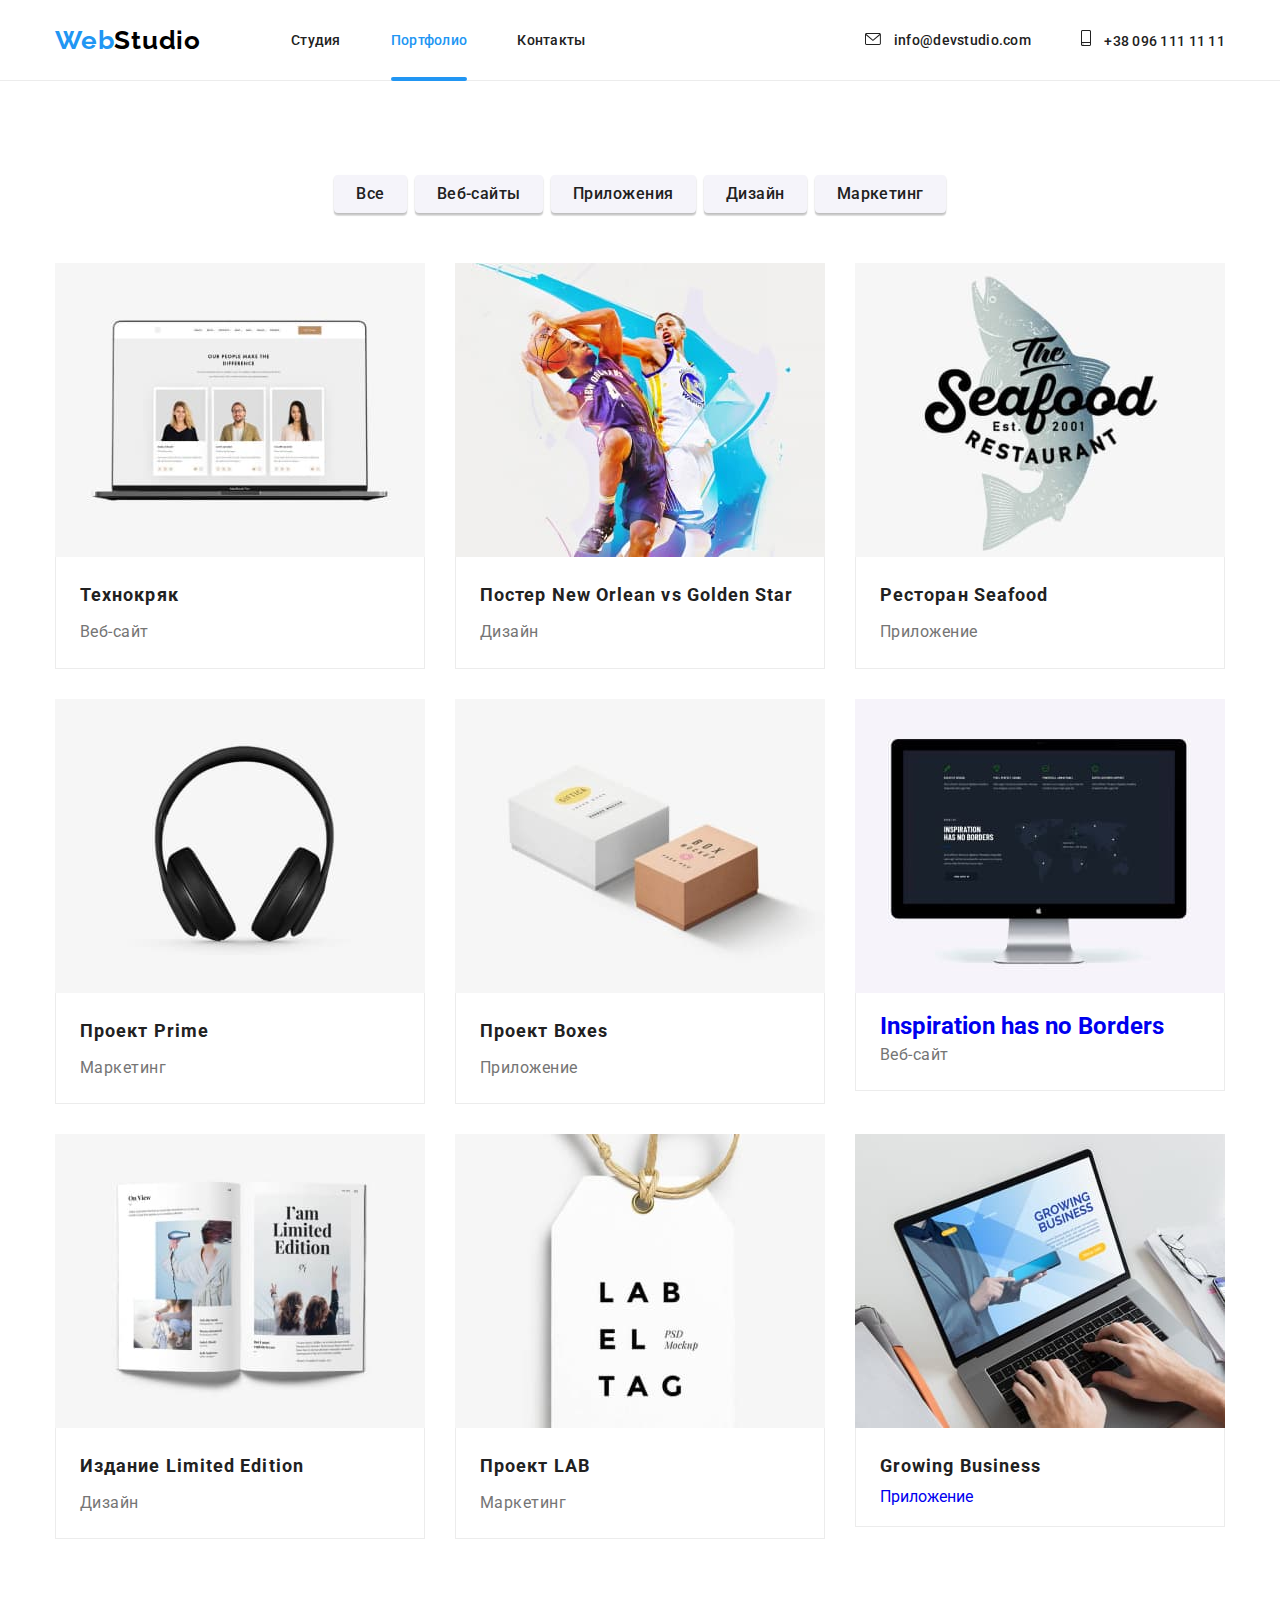
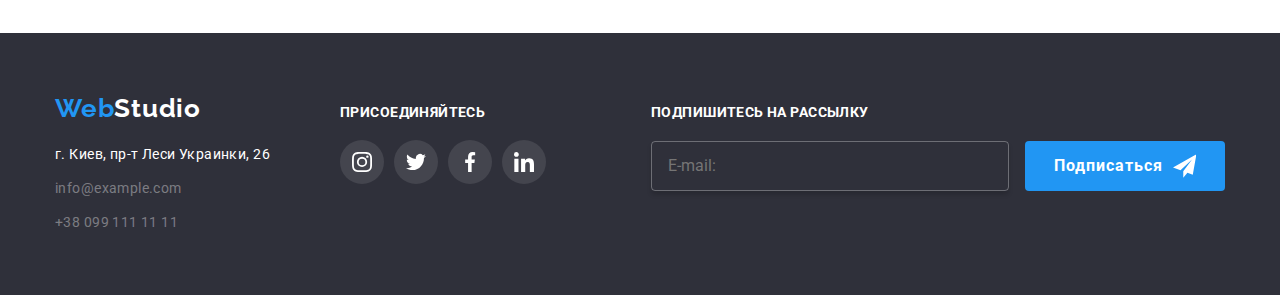
==== commit 1e808fcb: "+" ====
--- a/portfolio.html
+++ b/portfolio.html
@@ -23,7 +23,7 @@
                             <a href="./index.html" class="nav-list__link">Студия</a>
                         </li>
                         <li class="nav-list__item">
-                            <a href="" class="nav-list__link  current">Портфолио</a>
+                            <a href="" class="nav-list__link nav-list__link--current">Портфолио</a>
                         </li>
                         <li class="nav-list__item">
                             <a href="" class="nav-list__link">Контакты</a>
--- a/css/main.min.css
+++ b/css/main.min.css
@@ -1 +1 @@
-:root{--primary-text-color: #757575;--title-text-color: #212121;--accent-color: #2196F3;--color-logo: #000000;--color-background: #2F303A;--color-footer-contact: #FFFFFF60;--background-button-member: #F5F4FA;--primary-color-white: #FFFFFF;--color-box-button: #188CEB}.visually-hidden{position:absolute;width:1px;height:1px;margin:-1px;padding:0;overflow:hidden;border:0;clip:rect(0 0 0 0)}h1,h2,h3,h4,h5,h6,p{margin-top:0;margin-bottom:0}body{font-family:roboto,sans-serif;min-width:1200px}ul{list-style:none;padding:0;margin:0}img{display:block;max-width:100%;height:auto}.section{padding-top:94px;padding-bottom:94px}.container{width:1200px;padding:0 15px;margin:0 auto}.backdrop{position:fixed;top:0;left:0;width:100%;height:100%;background-color:rgba(0,0,0,.2);opacity:1;-webkit-transition:opacity 250ms cubic-bezier(0.4, 0, 0.2, 1);transition:opacity 250ms cubic-bezier(0.4, 0, 0.2, 1)}.backdrop.is-hidden{opacity:0;pointer-events:none}.modal{position:absolute;left:50%;top:50%;-webkit-transform:translate(-50%, -50%) scale(1);transform:translate(-50%, -50%) scale(1);width:528px;height:581px;padding:40px;-webkit-box-shadow:0px 1px 3px rgba(0,0,0,.12),0px 1px 1px rgba(0,0,0,.14),0px 2px 1px rgba(0,0,0,.2);box-shadow:0px 1px 3px rgba(0,0,0,.12),0px 1px 1px rgba(0,0,0,.14),0px 2px 1px rgba(0,0,0,.2);border-radius:4px;background-color:var(--primary-color-white);-webkit-transition:-webkit-transform 250ms cubic-bezier(0.4, 0, 0.2, 1);transition:-webkit-transform 250ms cubic-bezier(0.4, 0, 0.2, 1);transition:transform 250ms cubic-bezier(0.4, 0, 0.2, 1);transition:transform 250ms cubic-bezier(0.4, 0, 0.2, 1), -webkit-transform 250ms cubic-bezier(0.4, 0, 0.2, 1)}.backdrop.is-hidden .modal{-webkit-transform:translate(-50%, -50%) scale(1.2);transform:translate(-50%, -50%) scale(1.2)}.modal-title{font-size:20px;line-height:1.15;text-align:center;letter-spacing:.03em;color:var(--title-text-color);margin-bottom:12px}.modal-item:not(:last-child){margin-bottom:10px}.modal-item:last-child{margin-bottom:20px}.modal-label{position:relative;display:-webkit-box;display:-ms-flexbox;display:flex;-webkit-box-orient:vertical;-webkit-box-direction:normal;-ms-flex-direction:column;flex-direction:column;font-size:12px;line-height:1.17;letter-spacing:.01em;color:var(--primary-text-color)}.modal-label:focus-within .modal-button-icon{fill:var(--accent-color)}.modal-button-icon{position:absolute;left:12px;bottom:11px;fill:var(--title-text-color)}.modal-input{height:40px;border:1px solid rgba(33,33,33,.2);border-radius:4px;outline:none;padding:11px;padding-left:40px;margin-top:4px}.modal-input:focus{border-color:var(--accent-color)}.modal-textarea{height:120px;border:1px solid rgba(33,33,33,.2);border-radius:4px;padding:12px 16px;resize:none;outline:none;margin-top:4px}.modal-textarea:focus{border-color:var(--accent-color)}.modal-item textarea::-webkit-input-placeholder{font-size:14px;line-height:1.14;letter-spacing:.01em;color:rgba(117,117,117,.5)}.modal-item textarea::-moz-placeholder{font-size:14px;line-height:1.14;letter-spacing:.01em;color:rgba(117,117,117,.5)}.modal-item textarea:-ms-input-placeholder{font-size:14px;line-height:1.14;letter-spacing:.01em;color:rgba(117,117,117,.5)}.modal-item textarea::-ms-input-placeholder{font-size:14px;line-height:1.14;letter-spacing:.01em;color:rgba(117,117,117,.5)}.modal-item textarea::placeholder{font-size:14px;line-height:1.14;letter-spacing:.01em;color:rgba(117,117,117,.5)}.modal-label-checkbox{position:relative;display:-webkit-box;display:-ms-flexbox;display:flex;-webkit-box-orient:horizontal;-webkit-box-direction:reverse;-ms-flex-direction:row-reverse;flex-direction:row-reverse;-webkit-box-pack:center;-ms-flex-pack:center;justify-content:center;-webkit-box-align:center;-ms-flex-align:center;align-items:center;margin-bottom:30px;margin-top:20px}.modal-checkbox{-webkit-appearance:none;-moz-appearance:none;appearance:none}.checkbox-icon{width:15px;height:15px;border:2px solid #000;border-radius:2px}.modal-checkbox:checked+.checkbox-icon{background-position:center;border:rgba(0,0,0,0);background-color:var(--accent-color);background-image:url(../images/icon/icon-check2.svg);background-origin:border-box;background-repeat:no-repeat}.checkbox-span{font-size:14px;line-height:1.71;letter-spacing:.03em;color:var(--primary-text-color);margin-left:10px}.modal_link{font-size:14px;line-height:1.71;letter-spacing:.03em;color:var(--accent-color);text-decoration:none;cursor:pointer;-webkit-transition:color 250ms cubic-bezier(0.4, 0, 0.2, 1);transition:color 250ms cubic-bezier(0.4, 0, 0.2, 1)}.modal_link:hover,.modal_link:focus{color:var(--color-box-button);text-decoration:underline}.modal-submit-wrapper{display:-webkit-box;display:-ms-flexbox;display:flex;-webkit-box-pack:center;-ms-flex-pack:center;justify-content:center}.modal-submit{font-family:"Roboto";font-style:normal;font-weight:700;font-size:16px;line-height:1.88;letter-spacing:.06em;padding:10px;width:200px;text-align:center;border:none;-webkit-transition:background-color 250ms cubic-bezier(0.4, 0, 0.2, 1);transition:background-color 250ms cubic-bezier(0.4, 0, 0.2, 1);color:var(--primary-color-white);background-color:var(--accent-color);border-radius:4px;cursor:pointer}.modal-submit:hover,.modal-submit:focus{background-color:var(--color-box-button)}.modal-button{position:absolute;right:8px;top:8px;padding:0;font-size:0;border-radius:50%;cursor:pointer;border:none;stroke-opacity:.1;-webkit-transition:background-color 250ms cubic-bezier(0.4, 0, 0.2, 1);transition:background-color 250ms cubic-bezier(0.4, 0, 0.2, 1)}.modal-button:hover,.modal-button:focus{fill:var(--accent-color)}.social-list{display:-webkit-box;display:-ms-flexbox;display:flex;-webkit-box-pack:center;-ms-flex-pack:center;justify-content:center;margin-top:16px}.social-list__item+.social-list__item{margin-left:10px}.social-list__link{display:-webkit-box;display:-ms-flexbox;display:flex;-webkit-box-align:center;-ms-flex-align:center;align-items:center;-webkit-box-pack:center;-ms-flex-pack:center;justify-content:center;width:44px;height:44px;background-color:rgba(0,0,0,0);border-radius:50%;-webkit-transition:background-color 250ms cubic-bezier(0.4, 0, 0.2, 1);transition:background-color 250ms cubic-bezier(0.4, 0, 0.2, 1)}.social-list__link:hover,.social-list__link:focus{background-color:var(--color-box-button)}.social-list__icon{fill:#afb1b8;-webkit-transition:fill 250ms cubic-bezier(0.4, 0, 0.2, 1);transition:fill 250ms cubic-bezier(0.4, 0, 0.2, 1)}.social-list__link:hover .social-list__icon,.social-list__link:focus .social-list__icon{fill:var(--primary-color-white)}.footer-container{display:-webkit-box;display:-ms-flexbox;display:flex;-webkit-box-align:baseline;-ms-flex-align:baseline;align-items:baseline}.footer-social{margin-left:70px}.footer-title{color:var(--primary-color-white);font-style:normal;font-weight:700;font-size:14px;line-height:1.17;text-transform:uppercase;letter-spacing:.03em}.footer-social-list{display:-webkit-box;display:-ms-flexbox;display:flex;-webkit-box-pack:center;-ms-flex-pack:center;justify-content:center;margin-top:20px}.footer-social-list__item+.footer-social-list__item{margin-left:10px}.footer-social-list__link{display:-webkit-box;display:-ms-flexbox;display:flex;-webkit-box-align:center;-ms-flex-align:center;align-items:center;-webkit-box-pack:center;-ms-flex-pack:center;justify-content:center;width:44px;height:44px;background-color:rgba(0,0,0,0);border-radius:50%;background-color:rgba(255,255,255,.1);-webkit-transition:background-color 250ms cubic-bezier(0.4, 0, 0.2, 1);transition:background-color 250ms cubic-bezier(0.4, 0, 0.2, 1)}.footer-social-list__link:hover,.footer-social-list__link:focus{background-color:var(--accent-color)}.footer-social-list__icon{fill:var(--primary-color-white)}.header{border-bottom:1px solid #ececec}.header__container{display:-webkit-box;display:-ms-flexbox;display:flex;-webkit-box-pack:center;-ms-flex-pack:center;justify-content:center}.logo{color:var(--accent-color);font-family:Raleway,cursive;font-weight:700;font-size:26px;line-height:1.17;text-decoration:none;text-transform:none;letter-spacing:.03em}.logo__color{color:var(--color-logo)}.navigation,.nav-list,.contact{display:-webkit-box;display:-ms-flexbox;display:flex;-webkit-box-align:center;-ms-flex-align:center;align-items:center}.nav-list{margin-left:90px}.nav-list__item{position:relative}.nav-list .nav-list__item+.nav-list__item{margin-left:50px}.nav-list__link{display:block;padding-top:32px;padding-bottom:32px}.contact{margin-left:auto}.contact__item+.contact__item{margin-left:50px}.nav-list__link,.contact__link{-webkit-transition:color 250ms cubic-bezier(0.4, 0, 0.2, 1);transition:color 250ms cubic-bezier(0.4, 0, 0.2, 1)}.current::after{content:"";position:absolute;left:0;bottom:-1px;display:block;width:100%;height:4px;border-radius:2px;background-color:var(--accent-color)}.nav-list .link.current{color:var(--accent-color)}.contact__link{color:var(--primary-text-color);font-weight:500;font-size:14px;line-height:1.17;text-decoration:none;text-transform:none;letter-spacing:.02em}.contact__icon{fill:currentColor;margin-right:10px}.nav-list__link,.contact__link{color:var(--title-text-color);font-weight:500;font-size:14px;line-height:1.17;text-decoration:none;text-transform:none;letter-spacing:.02em}.nav-list__link:hover,.nav-list__link:focus,.contact__link:hover,.contact__link:focus{color:var(--accent-color)}.contact__link.mail,.contact__link.phone{display:-webkit-box;display:-ms-flexbox;display:flex;-webkit-box-align:center;-ms-flex-align:center;align-items:center;color:var(--primary-text-color)}.contact__link.mail:hover,.contact__link.mail:focus,.contact__link.phone:hover,.contact__link.phone:focus{color:var(--accent-color)}.link.contact__link:focus,.link.contact__link::after{color:var(--accent-color);cursor:pointer;fill:currentColor;-webkit-transition:color 250ms cubic-bezier(0.4, 0, 0.2, 1);transition:color 250ms cubic-bezier(0.4, 0, 0.2, 1)}.box{margin-left:auto;margin-right:auto;display:-webkit-box;display:-ms-flexbox;display:flex;-webkit-box-orient:vertical;-webkit-box-direction:normal;-ms-flex-direction:column;flex-direction:column;-webkit-box-pack:center;-ms-flex-pack:center;justify-content:center;-webkit-box-align:center;-ms-flex-align:center;align-items:center;text-align:center;height:600px;max-width:1600px;background-image:-webkit-gradient(linear, left top, right top, from(rgba(47, 48, 58, 0.4)), to(rgba(47, 48, 58, 0.4))),url(../images/officebackground\ .jpg);background-image:linear-gradient(to right, rgba(47, 48, 58, 0.4), rgba(47, 48, 58, 0.4)),url(../images/officebackground\ .jpg);background-repeat:no-repeat;background-position:center;background-size:cover;background-color:#2f303a}.box-title{width:696px;margin-bottom:30px;color:var(--primary-color-white);font-weight:900;font-size:44px;line-height:1.36;text-align:center;text-transform:uppercase;letter-spacing:.06em}.box-button{display:-webkit-box;display:-ms-flexbox;display:flex;color:var(--primary-color-white);background-color:var(--accent-color);font-family:Roboto,sans-serif;font-weight:700;font-size:16px;line-height:1.88;letter-spacing:.06em;cursor:pointer;-webkit-transition:color 250ms cubic-bezier(0.4, 0, 0.2, 1);transition:color 250ms cubic-bezier(0.4, 0, 0.2, 1);border:0px;border-radius:4px;padding:10px 32px;border:rgba(0,0,0,0)}.box-button:hover,.box-button:focus{background-color:var(--color-box-button)}.benefits-list{display:-webkit-box;display:-ms-flexbox;display:flex}.benefits-list .benefits-list__item+.benefits-list__item{margin-left:30px}.benefits-list__link{width:270px;height:120px;background-color:#f5f4fa;margin-bottom:30px;display:-webkit-box;display:-ms-flexbox;display:flex;-webkit-box-align:center;-ms-flex-align:center;align-items:center;-webkit-box-pack:center;-ms-flex-pack:center;justify-content:center}.benefits-list__title{color:var(--title-text-color);font-weight:700;font-size:14px;line-height:1.17;text-transform:uppercase;letter-spacing:.03em;margin-bottom:10px}.benefits-list__text{color:var(--primary-text-color);font-size:14px;line-height:1.71;text-transform:none;letter-spacing:.03em;max-width:270px}.directions.section{padding-top:0;padding-bottom:0}.directions-title{color:var(--title-text-color);font-weight:700;font-size:36px;line-height:1.17;text-align:center;text-transform:none;letter-spacing:.03em}.directions-list{display:-webkit-box;display:-ms-flexbox;display:flex;padding-top:50px}.directions-list__item{position:relative}.directions-list__item+.directions-list__item{margin-left:30px}.directions-list__text{position:absolute;bottom:0;width:100%;height:70px;display:-webkit-box;display:-ms-flexbox;display:flex;-webkit-box-align:center;-ms-flex-align:center;align-items:center;-webkit-box-pack:center;-ms-flex-pack:center;justify-content:center;font-weight:700;font-size:14px;line-height:1.14;letter-spacing:.03em;text-transform:uppercase;color:var(--primary-color-white);background:rgba(47,48,58,.8)}.team{background-color:var(--background-button-member)}.team-title{color:var(--title-text-color);font-weight:700;font-size:36px;line-height:1.17;text-align:center;text-transform:none;letter-spacing:.03em}.team-list{display:-webkit-box;display:-ms-flexbox;display:flex;margin-top:50px}.team-list__item{background-color:var(--primary-color-white);-webkit-box-shadow:0px 1px 3px rgba(0,0,0,.12),0px 1px 1px rgba(0,0,0,.14),0px 2px 1px rgba(0,0,0,.2);box-shadow:0px 1px 3px rgba(0,0,0,.12),0px 1px 1px rgba(0,0,0,.14),0px 2px 1px rgba(0,0,0,.2);border-radius:0px 0px 4px 4px}.team-list__item+.team-list__item{margin-left:30px}.team-list__container{padding:30px 0}.team-list__name{color:var(--title-text-color);font-weight:500;font-size:16px;line-height:1.17;text-align:center;text-transform:none;letter-spacing:.03em}.team-list__position{margin-top:10px;color:var(--primary-text-color);font-size:16px;line-height:1.17;text-align:center;text-transform:none;letter-spacing:.03em}.clients-title{color:var(--title-text-color);font-weight:700;font-size:36px;line-height:1.17;text-align:center;text-transform:none;letter-spacing:.03em}.clients-list{display:-webkit-box;display:-ms-flexbox;display:flex;-webkit-box-pack:justify;-ms-flex-pack:justify;justify-content:space-between;margin-top:50px}.clients-list__item{width:170px;height:92px}.clients-list__link{width:100%;height:100%;border:1px solid #afb1b8;border-radius:4px;display:-webkit-box;display:-ms-flexbox;display:flex;-webkit-box-align:center;-ms-flex-align:center;align-items:center;-webkit-box-pack:center;-ms-flex-pack:center;justify-content:center;-webkit-transition:border-color 250ms cubic-bezier(0.4, 0, 0.2, 1);transition:border-color 250ms cubic-bezier(0.4, 0, 0.2, 1)}.clients-list__link:hover,.clients-list__link:focus{border-color:var(--color-box-button)}.clients-list__icon{fill:#afb1b8;-webkit-transition:fill 250ms cubic-bezier(0.4, 0, 0.2, 1);transition:fill 250ms cubic-bezier(0.4, 0, 0.2, 1)}.clients-list__link:hover .clients-list__icon,.clients-list__link:focus .clients-list__icon{fill:var(--color-box-button)}.footer{background-color:var(--color-background);padding:60px 0}.address{margin-top:20px}.address-list{display:-webkit-box;display:-ms-flexbox;display:flex;-webkit-box-orient:vertical;-webkit-box-direction:normal;-ms-flex-direction:column;flex-direction:column}.address-item+.address-item{margin-top:10px}.footer-logo{color:var(--accent-color);font-family:Raleway;font-weight:700;font-size:26px;line-height:1.17;text-decoration:none;text-transform:none;letter-spacing:.03em}.footer-color{color:var(--primary-color-white)}.footer-address{color:var(--primary-color-white);font-style:normal;font-size:14px;line-height:1.71;text-decoration:none;text-transform:none;letter-spacing:.03em}.footer-link{color:var(--color-footer-contact);font-style:normal;font-size:14px;line-height:1.71;text-decoration:none;text-transform:none;letter-spacing:.03em}.subscribe{margin-left:auto}.subscribe-title{font-weight:700;font-size:14px;line-height:1.14;letter-spacing:.03em;text-transform:uppercase;color:var(--primary-color-white)}.subscribe-form{margin-top:20px}.subscribe-input{width:358px;height:50px;border-radius:4px;padding:15px 16px;background-color:rgba(0,0,0,0);border:1px solid rgba(255,255,255,.3);-webkit-box-shadow:0px 4px 4px rgba(0,0,0,.15);box-shadow:0px 4px 4px rgba(0,0,0,.15);color:var(--primary-color-white)}.subscribe-button{display:-webkit-inline-box;display:-ms-inline-flexbox;display:inline-flex;-webkit-box-align:center;-ms-flex-align:center;align-items:center;font-family:Roboto,sans-serif;font-style:normal;font-weight:700;font-size:16px;line-height:1.88;letter-spacing:.06em;width:200px;height:50px;border-radius:4px;border:none;margin-left:12px;color:var(--primary-color-white);background-color:var(--accent-color);cursor:pointer;-webkit-transition:color 250ms cubic-bezier(0.4, 0, 0.2, 1);transition:color 250ms cubic-bezier(0.4, 0, 0.2, 1);padding:10px 29px}.subscribe-button:hover,.subscribe-button:focus{background-color:var(--color-box-button)}.subscribe-button-icon{margin-left:10px;fill:var(--primary-color-white)}.filter-list{display:-webkit-box;display:-ms-flexbox;display:flex;-webkit-box-pack:center;-ms-flex-pack:center;justify-content:center;margin-bottom:50px}.filter-list__item+.filter-list__item{margin-left:8px}.filter-list__button{margin:0 auto;border-radius:4px;padding:6px 22px;-webkit-transition-property:color;transition-property:color;font-family:Roboto,sans-serif;color:var(--title-text-color);background-color:var(--background-button-member);font-weight:500;font-size:16px;line-height:1.63;letter-spacing:.03em;text-align:center;cursor:pointer;text-transform:none;font-family:inherit;border:rgba(0,0,0,0);-webkit-box-shadow:0px 3px 1px rgba(0,0,0,.1),0px 1px 2px rgba(0,0,0,.08),0px 2px 2px rgba(0,0,0,.12);box-shadow:0px 3px 1px rgba(0,0,0,.1),0px 1px 2px rgba(0,0,0,.08),0px 2px 2px rgba(0,0,0,.12);border-radius:4px;-webkit-transition:background-color 250ms cubic-bezier(0.4, 0, 0.2, 1),color 250ms cubic-bezier(0.4, 0, 0.2, 1),-webkit-box-shadow 250ms cubic-bezier(0.4, 0, 0.2, 1);transition:background-color 250ms cubic-bezier(0.4, 0, 0.2, 1),color 250ms cubic-bezier(0.4, 0, 0.2, 1),-webkit-box-shadow 250ms cubic-bezier(0.4, 0, 0.2, 1);transition:background-color 250ms cubic-bezier(0.4, 0, 0.2, 1),color 250ms cubic-bezier(0.4, 0, 0.2, 1),box-shadow 250ms cubic-bezier(0.4, 0, 0.2, 1);transition:background-color 250ms cubic-bezier(0.4, 0, 0.2, 1),color 250ms cubic-bezier(0.4, 0, 0.2, 1),box-shadow 250ms cubic-bezier(0.4, 0, 0.2, 1),-webkit-box-shadow 250ms cubic-bezier(0.4, 0, 0.2, 1)}.filter-list__button:hover,.filter-list__button:focus{background-color:var(--accent-color);color:var(--primary-color-white)}.projects-list{display:-webkit-box;display:-ms-flexbox;display:flex;-ms-flex-wrap:wrap;flex-wrap:wrap;margin:-15px}.projects-list__item{margin:15px;-ms-flex-preferred-size:calc((100% - 90px)/3);flex-basis:calc((100% - 90px)/3)}.projects-list__link{text-transform:none;text-decoration:none}.projects-list__link:hover,.projects-list__link:focus{display:block;-webkit-box-shadow:0px 1px 1px rgba(0,0,0,.12),0px 4px 4px rgba(0,0,0,.06),1px 4px 6px rgba(0,0,0,.16);box-shadow:0px 1px 1px rgba(0,0,0,.12),0px 4px 4px rgba(0,0,0,.06),1px 4px 6px rgba(0,0,0,.16);-webkit-transition:background-color 250ms cubic-bezier(0.4, 0, 0.2, 1);transition:background-color 250ms cubic-bezier(0.4, 0, 0.2, 1)}.projects-list__overlay-text{position:absolute;bottom:0;width:100%;height:100%;display:block;padding:63px 24px;text-align:center;font-size:18px;line-height:1.56;letter-spacing:.03em;color:#fff;background-color:rgba(33,150,243,.9);-webkit-transition:-webkit-transform 250ms cubic-bezier(0.4, 0, 0.2, 1);transition:-webkit-transform 250ms cubic-bezier(0.4, 0, 0.2, 1);transition:transform 250ms cubic-bezier(0.4, 0, 0.2, 1);transition:transform 250ms cubic-bezier(0.4, 0, 0.2, 1), -webkit-transform 250ms cubic-bezier(0.4, 0, 0.2, 1);-webkit-transform:translateY(101%);transform:translateY(101%)}.projects-list__link:hover .projects-list__overlay-text,.projects-list__link:focus .projects-list__overlay-text{-webkit-transform:translateY(0%);transform:translateY(0%)}.projects-list__overlay{position:relative;overflow:hidden}.projects-list__container{padding:20px 24px;border-right:1px solid #ececec;border-bottom:1px solid #ececec;border-left:1px solid #ececec}.projects-list__title{color:var(--title-text-color);font-weight:700;font-size:18px;line-height:2;letter-spacing:.06em;text-transform:none;text-decoration:none;margin-bottom:4px}.projects-list__text{color:var(--primary-text-color);font-size:16px;line-height:1.88;letter-spacing:.03em;text-transform:none}/*# sourceMappingURL=main.min.css.map */+:root{--primary-text-color: #757575;--title-text-color: #212121;--accent-color: #2196F3;--color-logo: #000000;--color-background: #2F303A;--color-footer-contact: #FFFFFF60;--background-button-member: #F5F4FA;--primary-color-white: #FFFFFF;--color-box-button: #188CEB}.visually-hidden{position:absolute;width:1px;height:1px;margin:-1px;padding:0;overflow:hidden;border:0;clip:rect(0 0 0 0)}h1,h2,h3,h4,h5,h6,p{margin-top:0;margin-bottom:0}body{font-family:roboto,sans-serif;min-width:1200px}ul{list-style:none;padding:0;margin:0}img{display:block;max-width:100%;height:auto}.section{padding-top:94px;padding-bottom:94px}.container{width:1200px;padding:0 15px;margin:0 auto}.backdrop{position:fixed;top:0;left:0;width:100%;height:100%;background-color:rgba(0,0,0,.2);opacity:1;-webkit-transition:opacity 250ms cubic-bezier(0.4, 0, 0.2, 1);transition:opacity 250ms cubic-bezier(0.4, 0, 0.2, 1)}.backdrop.is-hidden{opacity:0;pointer-events:none}.modal{position:absolute;left:50%;top:50%;-webkit-transform:translate(-50%, -50%) scale(1);transform:translate(-50%, -50%) scale(1);width:528px;height:581px;padding:40px;-webkit-box-shadow:0px 1px 3px rgba(0,0,0,.12),0px 1px 1px rgba(0,0,0,.14),0px 2px 1px rgba(0,0,0,.2);box-shadow:0px 1px 3px rgba(0,0,0,.12),0px 1px 1px rgba(0,0,0,.14),0px 2px 1px rgba(0,0,0,.2);border-radius:4px;background-color:var(--primary-color-white);-webkit-transition:-webkit-transform 250ms cubic-bezier(0.4, 0, 0.2, 1);transition:-webkit-transform 250ms cubic-bezier(0.4, 0, 0.2, 1);transition:transform 250ms cubic-bezier(0.4, 0, 0.2, 1);transition:transform 250ms cubic-bezier(0.4, 0, 0.2, 1), -webkit-transform 250ms cubic-bezier(0.4, 0, 0.2, 1)}.backdrop.is-hidden .modal{-webkit-transform:translate(-50%, -50%) scale(1.2);transform:translate(-50%, -50%) scale(1.2)}.modal-title{font-size:20px;line-height:1.15;text-align:center;letter-spacing:.03em;color:var(--title-text-color);margin-bottom:12px}.modal-item:not(:last-child){margin-bottom:10px}.modal-item:last-child{margin-bottom:20px}.modal-label{position:relative;display:-webkit-box;display:-ms-flexbox;display:flex;-webkit-box-orient:vertical;-webkit-box-direction:normal;-ms-flex-direction:column;flex-direction:column;font-size:12px;line-height:1.17;letter-spacing:.01em;color:var(--primary-text-color)}.modal-label:focus-within .modal-button-icon{fill:var(--accent-color)}.modal-button-icon{position:absolute;left:12px;bottom:11px;fill:var(--title-text-color)}.modal-input{height:40px;border:1px solid rgba(33,33,33,.2);border-radius:4px;outline:none;padding:11px;padding-left:40px;margin-top:4px}.modal-input:focus{border-color:var(--accent-color)}.modal-textarea{height:120px;border:1px solid rgba(33,33,33,.2);border-radius:4px;padding:12px 16px;resize:none;outline:none;margin-top:4px}.modal-textarea:focus{border-color:var(--accent-color)}.modal-item textarea::-webkit-input-placeholder{font-size:14px;line-height:1.14;letter-spacing:.01em;color:rgba(117,117,117,.5)}.modal-item textarea::-moz-placeholder{font-size:14px;line-height:1.14;letter-spacing:.01em;color:rgba(117,117,117,.5)}.modal-item textarea:-ms-input-placeholder{font-size:14px;line-height:1.14;letter-spacing:.01em;color:rgba(117,117,117,.5)}.modal-item textarea::-ms-input-placeholder{font-size:14px;line-height:1.14;letter-spacing:.01em;color:rgba(117,117,117,.5)}.modal-item textarea::placeholder{font-size:14px;line-height:1.14;letter-spacing:.01em;color:rgba(117,117,117,.5)}.modal-label-checkbox{position:relative;display:-webkit-box;display:-ms-flexbox;display:flex;-webkit-box-orient:horizontal;-webkit-box-direction:reverse;-ms-flex-direction:row-reverse;flex-direction:row-reverse;-webkit-box-pack:center;-ms-flex-pack:center;justify-content:center;-webkit-box-align:center;-ms-flex-align:center;align-items:center;margin-bottom:30px;margin-top:20px}.modal-checkbox{-webkit-appearance:none;-moz-appearance:none;appearance:none}.checkbox-icon{width:15px;height:15px;border:2px solid #000;border-radius:2px}.modal-checkbox:checked+.checkbox-icon{background-position:center;border:rgba(0,0,0,0);background-color:var(--accent-color);background-image:url(../images/icon/icon-check2.svg);background-origin:border-box;background-repeat:no-repeat}.checkbox-span{font-size:14px;line-height:1.71;letter-spacing:.03em;color:var(--primary-text-color);margin-left:10px}.modal_link{font-size:14px;line-height:1.71;letter-spacing:.03em;color:var(--accent-color);text-decoration:none;cursor:pointer;-webkit-transition:color 250ms cubic-bezier(0.4, 0, 0.2, 1);transition:color 250ms cubic-bezier(0.4, 0, 0.2, 1)}.modal_link:hover,.modal_link:focus{color:var(--color-box-button);text-decoration:underline}.modal-submit-wrapper{display:-webkit-box;display:-ms-flexbox;display:flex;-webkit-box-pack:center;-ms-flex-pack:center;justify-content:center}.modal-submit{font-family:"Roboto";font-style:normal;font-weight:700;font-size:16px;line-height:1.88;letter-spacing:.06em;padding:10px;width:200px;text-align:center;border:none;-webkit-transition:background-color 250ms cubic-bezier(0.4, 0, 0.2, 1);transition:background-color 250ms cubic-bezier(0.4, 0, 0.2, 1);color:var(--primary-color-white);background-color:var(--accent-color);border-radius:4px;cursor:pointer}.modal-submit:hover,.modal-submit:focus{background-color:var(--color-box-button)}.modal-button{position:absolute;right:8px;top:8px;padding:0;font-size:0;border-radius:50%;cursor:pointer;border:none;stroke-opacity:.1;-webkit-transition:background-color 250ms cubic-bezier(0.4, 0, 0.2, 1);transition:background-color 250ms cubic-bezier(0.4, 0, 0.2, 1)}.modal-button:hover,.modal-button:focus{fill:var(--accent-color)}.social-list{display:-webkit-box;display:-ms-flexbox;display:flex;-webkit-box-pack:center;-ms-flex-pack:center;justify-content:center;margin-top:16px}.social-list__item+.social-list__item{margin-left:10px}.social-list__link{display:-webkit-box;display:-ms-flexbox;display:flex;-webkit-box-align:center;-ms-flex-align:center;align-items:center;-webkit-box-pack:center;-ms-flex-pack:center;justify-content:center;width:44px;height:44px;background-color:rgba(0,0,0,0);border-radius:50%;-webkit-transition:background-color 250ms cubic-bezier(0.4, 0, 0.2, 1);transition:background-color 250ms cubic-bezier(0.4, 0, 0.2, 1)}.social-list__link:hover,.social-list__link:focus{background-color:var(--color-box-button)}.social-list__icon{fill:#afb1b8;-webkit-transition:fill 250ms cubic-bezier(0.4, 0, 0.2, 1);transition:fill 250ms cubic-bezier(0.4, 0, 0.2, 1)}.social-list__link:hover .social-list__icon,.social-list__link:focus .social-list__icon{fill:var(--primary-color-white)}.footer-container{display:-webkit-box;display:-ms-flexbox;display:flex;-webkit-box-align:baseline;-ms-flex-align:baseline;align-items:baseline}.footer-social{margin-left:70px}.footer-title{color:var(--primary-color-white);font-style:normal;font-weight:700;font-size:14px;line-height:1.17;text-transform:uppercase;letter-spacing:.03em}.footer-social-list{display:-webkit-box;display:-ms-flexbox;display:flex;-webkit-box-pack:center;-ms-flex-pack:center;justify-content:center;margin-top:20px}.footer-social-list__item+.footer-social-list__item{margin-left:10px}.footer-social-list__link{display:-webkit-box;display:-ms-flexbox;display:flex;-webkit-box-align:center;-ms-flex-align:center;align-items:center;-webkit-box-pack:center;-ms-flex-pack:center;justify-content:center;width:44px;height:44px;background-color:rgba(0,0,0,0);border-radius:50%;background-color:rgba(255,255,255,.1);-webkit-transition:background-color 250ms cubic-bezier(0.4, 0, 0.2, 1);transition:background-color 250ms cubic-bezier(0.4, 0, 0.2, 1)}.footer-social-list__link:hover,.footer-social-list__link:focus{background-color:var(--accent-color)}.footer-social-list__icon{fill:var(--primary-color-white)}.header{border-bottom:1px solid #ececec}.header__container{display:-webkit-box;display:-ms-flexbox;display:flex;-webkit-box-pack:center;-ms-flex-pack:center;justify-content:center}.logo{color:var(--accent-color);font-family:Raleway,cursive;font-weight:700;font-size:26px;line-height:1.17;text-decoration:none;text-transform:none;letter-spacing:.03em}.logo__color{color:var(--color-logo)}.navigation,.nav-list,.contact{display:-webkit-box;display:-ms-flexbox;display:flex;-webkit-box-align:center;-ms-flex-align:center;align-items:center}.nav-list{margin-left:90px}.nav-list__item{position:relative}.nav-list .nav-list__item+.nav-list__item{margin-left:50px}.nav-list__link{display:block;padding-top:32px;padding-bottom:32px}.contact{margin-left:auto}.contact__item+.contact__item{margin-left:50px}.nav-list__link,.contact__link{-webkit-transition:color 250ms cubic-bezier(0.4, 0, 0.2, 1);transition:color 250ms cubic-bezier(0.4, 0, 0.2, 1)}.nav-list__link--current::after{content:"";position:absolute;left:0;bottom:-1px;display:block;width:100%;height:4px;border-radius:2px;background-color:var(--accent-color)}.nav-list .nav-list__link--current{color:var(--accent-color)}.contact__link{color:var(--primary-text-color);font-weight:500;font-size:14px;line-height:1.17;text-decoration:none;text-transform:none;letter-spacing:.02em}.contact__icon{fill:currentColor;margin-right:10px}.nav-list__link,.contact__link{color:var(--title-text-color);font-weight:500;font-size:14px;line-height:1.17;text-decoration:none;text-transform:none;letter-spacing:.02em}.nav-list__link:hover,.nav-list__link:focus,.contact__link:hover,.contact__link:focus{color:var(--accent-color)}.contact__link.mail,.contact__link.phone{display:-webkit-box;display:-ms-flexbox;display:flex;-webkit-box-align:center;-ms-flex-align:center;align-items:center;color:var(--primary-text-color)}.contact__link.mail:hover,.contact__link.mail:focus,.contact__link.phone:hover,.contact__link.phone:focus{color:var(--accent-color)}.link.contact__link:focus,.link.contact__link::after{color:var(--accent-color);cursor:pointer;fill:currentColor;-webkit-transition:color 250ms cubic-bezier(0.4, 0, 0.2, 1);transition:color 250ms cubic-bezier(0.4, 0, 0.2, 1)}.box{margin-left:auto;margin-right:auto;display:-webkit-box;display:-ms-flexbox;display:flex;-webkit-box-orient:vertical;-webkit-box-direction:normal;-ms-flex-direction:column;flex-direction:column;-webkit-box-pack:center;-ms-flex-pack:center;justify-content:center;-webkit-box-align:center;-ms-flex-align:center;align-items:center;text-align:center;height:600px;max-width:1600px;background-image:-webkit-gradient(linear, left top, right top, from(rgba(47, 48, 58, 0.4)), to(rgba(47, 48, 58, 0.4))),url(../images/officebackground\ .jpg);background-image:linear-gradient(to right, rgba(47, 48, 58, 0.4), rgba(47, 48, 58, 0.4)),url(../images/officebackground\ .jpg);background-repeat:no-repeat;background-position:center;background-size:cover;background-color:#2f303a}.box-title{width:696px;margin-bottom:30px;color:var(--primary-color-white);font-weight:900;font-size:44px;line-height:1.36;text-align:center;text-transform:uppercase;letter-spacing:.06em}.box-button{display:-webkit-box;display:-ms-flexbox;display:flex;color:var(--primary-color-white);background-color:var(--accent-color);font-family:Roboto,sans-serif;font-weight:700;font-size:16px;line-height:1.88;letter-spacing:.06em;cursor:pointer;-webkit-transition:color 250ms cubic-bezier(0.4, 0, 0.2, 1);transition:color 250ms cubic-bezier(0.4, 0, 0.2, 1);border:0px;border-radius:4px;padding:10px 32px;border:rgba(0,0,0,0)}.box-button:hover,.box-button:focus{background-color:var(--color-box-button)}.benefits-list{display:-webkit-box;display:-ms-flexbox;display:flex}.benefits-list .benefits-list__item+.benefits-list__item{margin-left:30px}.benefits-list__link{width:270px;height:120px;background-color:#f5f4fa;margin-bottom:30px;display:-webkit-box;display:-ms-flexbox;display:flex;-webkit-box-align:center;-ms-flex-align:center;align-items:center;-webkit-box-pack:center;-ms-flex-pack:center;justify-content:center}.benefits-list__title{color:var(--title-text-color);font-weight:700;font-size:14px;line-height:1.17;text-transform:uppercase;letter-spacing:.03em;margin-bottom:10px}.benefits-list__text{color:var(--primary-text-color);font-size:14px;line-height:1.71;text-transform:none;letter-spacing:.03em;max-width:270px}.directions.section{padding-top:0;padding-bottom:0}.directions-title{color:var(--title-text-color);font-weight:700;font-size:36px;line-height:1.17;text-align:center;text-transform:none;letter-spacing:.03em}.directions-list{display:-webkit-box;display:-ms-flexbox;display:flex;padding-top:50px}.directions-list__item{position:relative}.directions-list__item+.directions-list__item{margin-left:30px}.directions-list__text{position:absolute;bottom:0;width:100%;height:70px;display:-webkit-box;display:-ms-flexbox;display:flex;-webkit-box-align:center;-ms-flex-align:center;align-items:center;-webkit-box-pack:center;-ms-flex-pack:center;justify-content:center;font-weight:700;font-size:14px;line-height:1.14;letter-spacing:.03em;text-transform:uppercase;color:var(--primary-color-white);background:rgba(47,48,58,.8)}.team{background-color:var(--background-button-member)}.team-title{color:var(--title-text-color);font-weight:700;font-size:36px;line-height:1.17;text-align:center;text-transform:none;letter-spacing:.03em}.team-list{display:-webkit-box;display:-ms-flexbox;display:flex;margin-top:50px}.team-list__item{background-color:var(--primary-color-white);-webkit-box-shadow:0px 1px 3px rgba(0,0,0,.12),0px 1px 1px rgba(0,0,0,.14),0px 2px 1px rgba(0,0,0,.2);box-shadow:0px 1px 3px rgba(0,0,0,.12),0px 1px 1px rgba(0,0,0,.14),0px 2px 1px rgba(0,0,0,.2);border-radius:0px 0px 4px 4px}.team-list__item+.team-list__item{margin-left:30px}.team-list__container{padding:30px 0}.team-list__name{color:var(--title-text-color);font-weight:500;font-size:16px;line-height:1.17;text-align:center;text-transform:none;letter-spacing:.03em}.team-list__position{margin-top:10px;color:var(--primary-text-color);font-size:16px;line-height:1.17;text-align:center;text-transform:none;letter-spacing:.03em}.clients-title{color:var(--title-text-color);font-weight:700;font-size:36px;line-height:1.17;text-align:center;text-transform:none;letter-spacing:.03em}.clients-list{display:-webkit-box;display:-ms-flexbox;display:flex;-webkit-box-pack:justify;-ms-flex-pack:justify;justify-content:space-between;margin-top:50px}.clients-list__item{width:170px;height:92px}.clients-list__link{width:100%;height:100%;border:1px solid #afb1b8;border-radius:4px;display:-webkit-box;display:-ms-flexbox;display:flex;-webkit-box-align:center;-ms-flex-align:center;align-items:center;-webkit-box-pack:center;-ms-flex-pack:center;justify-content:center;-webkit-transition:border-color 250ms cubic-bezier(0.4, 0, 0.2, 1);transition:border-color 250ms cubic-bezier(0.4, 0, 0.2, 1)}.clients-list__link:hover,.clients-list__link:focus{border-color:var(--color-box-button)}.clients-list__icon{fill:#afb1b8;-webkit-transition:fill 250ms cubic-bezier(0.4, 0, 0.2, 1);transition:fill 250ms cubic-bezier(0.4, 0, 0.2, 1)}.clients-list__link:hover .clients-list__icon,.clients-list__link:focus .clients-list__icon{fill:var(--color-box-button)}.footer{background-color:var(--color-background);padding:60px 0}.address{margin-top:20px}.address-list{display:-webkit-box;display:-ms-flexbox;display:flex;-webkit-box-orient:vertical;-webkit-box-direction:normal;-ms-flex-direction:column;flex-direction:column}.address-item+.address-item{margin-top:10px}.footer-logo{color:var(--accent-color);font-family:Raleway;font-weight:700;font-size:26px;line-height:1.17;text-decoration:none;text-transform:none;letter-spacing:.03em}.footer-color{color:var(--primary-color-white)}.footer-address{color:var(--primary-color-white);font-style:normal;font-size:14px;line-height:1.71;text-decoration:none;text-transform:none;letter-spacing:.03em}.footer-link{color:var(--color-footer-contact);font-style:normal;font-size:14px;line-height:1.71;text-decoration:none;text-transform:none;letter-spacing:.03em}.subscribe{margin-left:auto}.subscribe-title{font-weight:700;font-size:14px;line-height:1.14;letter-spacing:.03em;text-transform:uppercase;color:var(--primary-color-white)}.subscribe-form{margin-top:20px}.subscribe-input{width:358px;height:50px;border-radius:4px;padding:15px 16px;background-color:rgba(0,0,0,0);border:1px solid rgba(255,255,255,.3);-webkit-box-shadow:0px 4px 4px rgba(0,0,0,.15);box-shadow:0px 4px 4px rgba(0,0,0,.15);color:var(--primary-color-white)}.subscribe-button{display:-webkit-inline-box;display:-ms-inline-flexbox;display:inline-flex;-webkit-box-align:center;-ms-flex-align:center;align-items:center;font-family:Roboto,sans-serif;font-style:normal;font-weight:700;font-size:16px;line-height:1.88;letter-spacing:.06em;width:200px;height:50px;border-radius:4px;border:none;margin-left:12px;color:var(--primary-color-white);background-color:var(--accent-color);cursor:pointer;-webkit-transition:color 250ms cubic-bezier(0.4, 0, 0.2, 1);transition:color 250ms cubic-bezier(0.4, 0, 0.2, 1);padding:10px 29px}.subscribe-button:hover,.subscribe-button:focus{background-color:var(--color-box-button)}.subscribe-button-icon{margin-left:10px;fill:var(--primary-color-white)}.filter-list{display:-webkit-box;display:-ms-flexbox;display:flex;-webkit-box-pack:center;-ms-flex-pack:center;justify-content:center;margin-bottom:50px}.filter-list__item+.filter-list__item{margin-left:8px}.filter-list__button{margin:0 auto;border-radius:4px;padding:6px 22px;-webkit-transition-property:color;transition-property:color;font-family:Roboto,sans-serif;color:var(--title-text-color);background-color:var(--background-button-member);font-weight:500;font-size:16px;line-height:1.63;letter-spacing:.03em;text-align:center;cursor:pointer;text-transform:none;font-family:inherit;border:rgba(0,0,0,0);-webkit-box-shadow:0px 3px 1px rgba(0,0,0,.1),0px 1px 2px rgba(0,0,0,.08),0px 2px 2px rgba(0,0,0,.12);box-shadow:0px 3px 1px rgba(0,0,0,.1),0px 1px 2px rgba(0,0,0,.08),0px 2px 2px rgba(0,0,0,.12);border-radius:4px;-webkit-transition:background-color 250ms cubic-bezier(0.4, 0, 0.2, 1),color 250ms cubic-bezier(0.4, 0, 0.2, 1),-webkit-box-shadow 250ms cubic-bezier(0.4, 0, 0.2, 1);transition:background-color 250ms cubic-bezier(0.4, 0, 0.2, 1),color 250ms cubic-bezier(0.4, 0, 0.2, 1),-webkit-box-shadow 250ms cubic-bezier(0.4, 0, 0.2, 1);transition:background-color 250ms cubic-bezier(0.4, 0, 0.2, 1),color 250ms cubic-bezier(0.4, 0, 0.2, 1),box-shadow 250ms cubic-bezier(0.4, 0, 0.2, 1);transition:background-color 250ms cubic-bezier(0.4, 0, 0.2, 1),color 250ms cubic-bezier(0.4, 0, 0.2, 1),box-shadow 250ms cubic-bezier(0.4, 0, 0.2, 1),-webkit-box-shadow 250ms cubic-bezier(0.4, 0, 0.2, 1)}.filter-list__button:hover,.filter-list__button:focus{background-color:var(--accent-color);color:var(--primary-color-white)}.projects-list{display:-webkit-box;display:-ms-flexbox;display:flex;-ms-flex-wrap:wrap;flex-wrap:wrap;margin:-15px}.projects-list__item{margin:15px;-ms-flex-preferred-size:calc((100% - 90px)/3);flex-basis:calc((100% - 90px)/3)}.projects-list__link{text-transform:none;text-decoration:none}.projects-list__link:hover,.projects-list__link:focus{display:block;-webkit-box-shadow:0px 1px 1px rgba(0,0,0,.12),0px 4px 4px rgba(0,0,0,.06),1px 4px 6px rgba(0,0,0,.16);box-shadow:0px 1px 1px rgba(0,0,0,.12),0px 4px 4px rgba(0,0,0,.06),1px 4px 6px rgba(0,0,0,.16);-webkit-transition:background-color 250ms cubic-bezier(0.4, 0, 0.2, 1);transition:background-color 250ms cubic-bezier(0.4, 0, 0.2, 1)}.projects-list__overlay-text{position:absolute;bottom:0;width:100%;height:100%;display:block;padding:63px 24px;text-align:center;font-size:18px;line-height:1.56;letter-spacing:.03em;color:#fff;background-color:rgba(33,150,243,.9);-webkit-transition:-webkit-transform 250ms cubic-bezier(0.4, 0, 0.2, 1);transition:-webkit-transform 250ms cubic-bezier(0.4, 0, 0.2, 1);transition:transform 250ms cubic-bezier(0.4, 0, 0.2, 1);transition:transform 250ms cubic-bezier(0.4, 0, 0.2, 1), -webkit-transform 250ms cubic-bezier(0.4, 0, 0.2, 1);-webkit-transform:translateY(101%);transform:translateY(101%)}.projects-list__link:hover .projects-list__overlay-text,.projects-list__link:focus .projects-list__overlay-text{-webkit-transform:translateY(0%);transform:translateY(0%)}.projects-list__overlay{position:relative;overflow:hidden}.projects-list__container{padding:20px 24px;border-right:1px solid #ececec;border-bottom:1px solid #ececec;border-left:1px solid #ececec}.projects-list__title{color:var(--title-text-color);font-weight:700;font-size:18px;line-height:2;letter-spacing:.06em;text-transform:none;text-decoration:none;margin-bottom:4px}.projects-list__text{color:var(--primary-text-color);font-size:16px;line-height:1.88;letter-spacing:.03em;text-transform:none}/*# sourceMappingURL=main.min.css.map */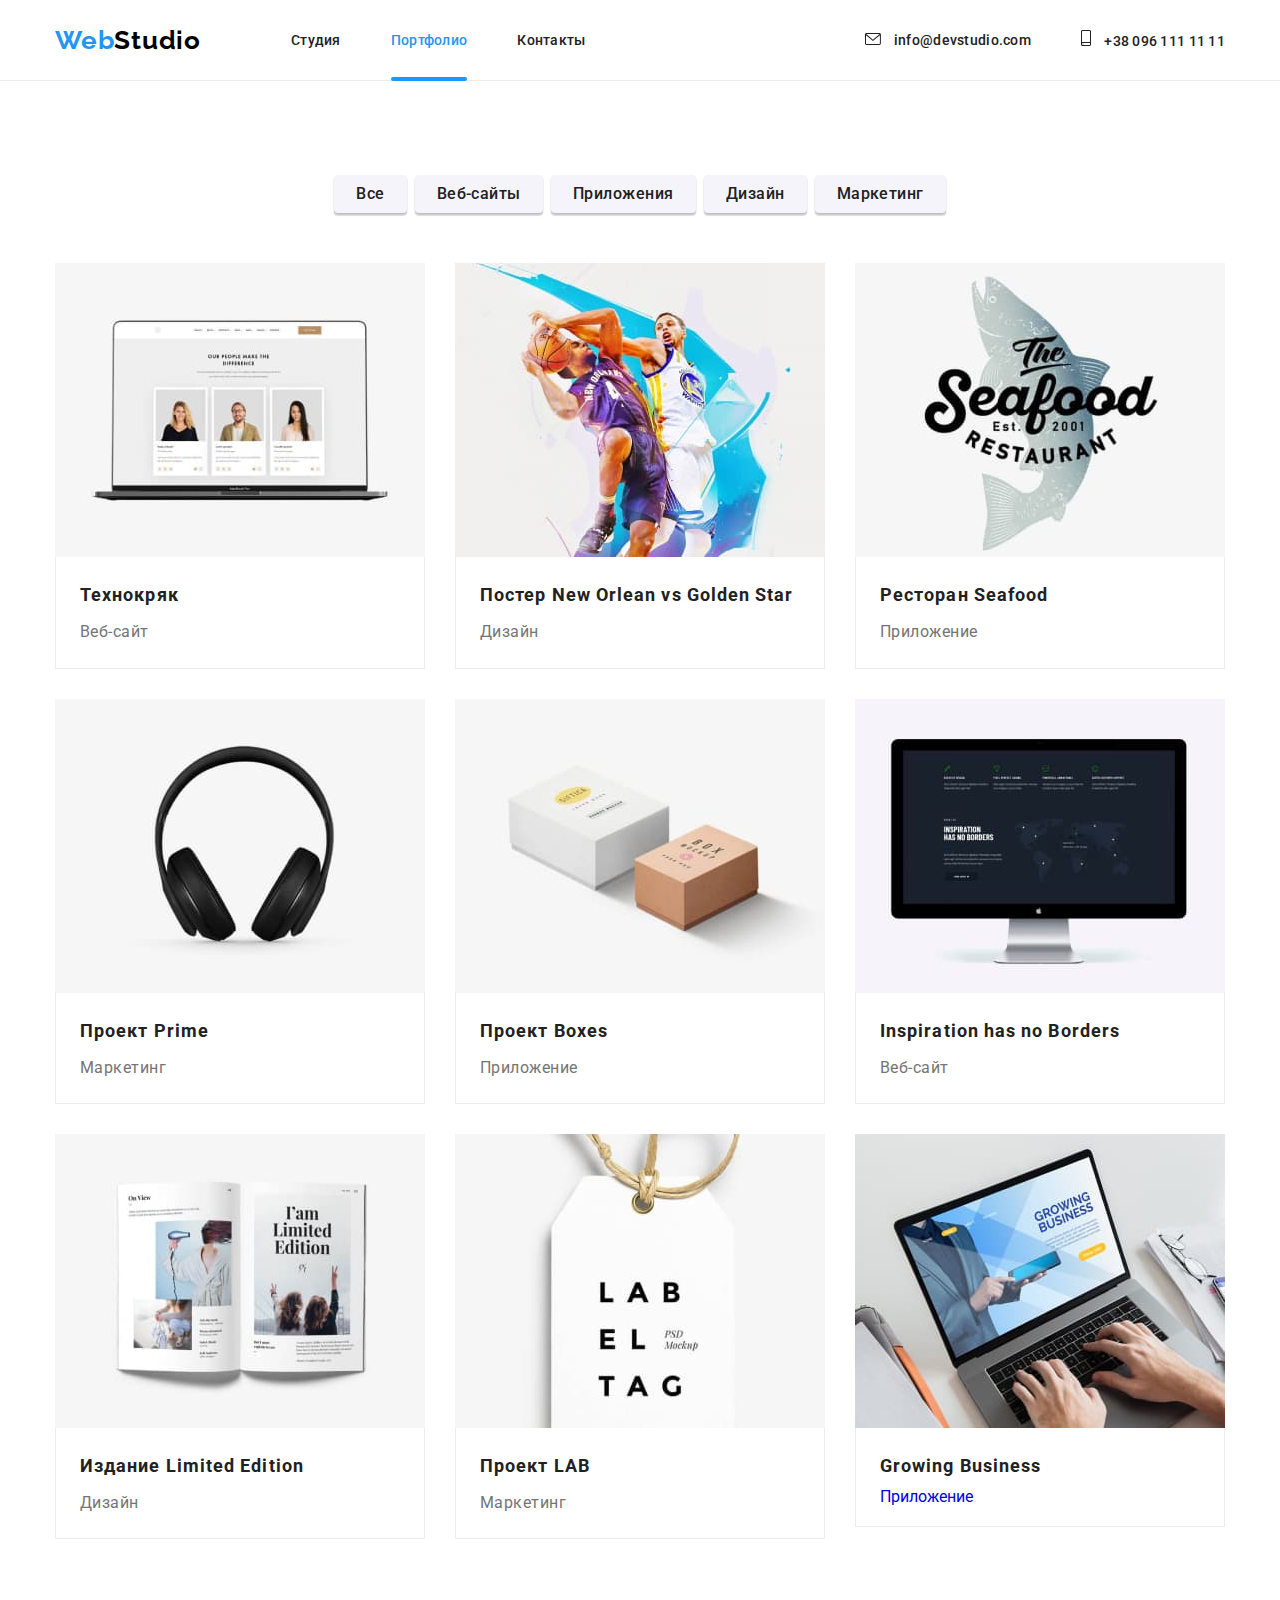
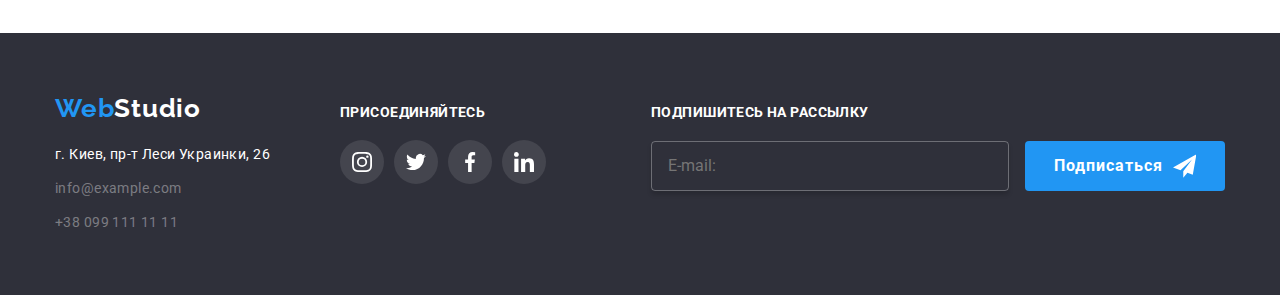
==== commit 9cee2788: "+" ====
--- a/portfolio.html
+++ b/portfolio.html
@@ -162,7 +162,7 @@
                                         </p>
                                     </div>
                                     <div class="projects-list__container">
-                                        <h2 class="projects-list-title">Inspiration has no Borders</h2>
+                                        <h2 class="projects-list__title">Inspiration has no Borders</h2>
                                         <p class="projects-list__text">Веб-сайт</p>
                                     </div>
                                 </a>
--- a/css/main.min.css
+++ b/css/main.min.css
@@ -1 +1 @@
-:root{--primary-text-color: #757575;--title-text-color: #212121;--accent-color: #2196F3;--color-logo: #000000;--color-background: #2F303A;--color-footer-contact: #FFFFFF60;--background-button-member: #F5F4FA;--primary-color-white: #FFFFFF;--color-box-button: #188CEB}.visually-hidden{position:absolute;width:1px;height:1px;margin:-1px;padding:0;overflow:hidden;border:0;clip:rect(0 0 0 0)}h1,h2,h3,h4,h5,h6,p{margin-top:0;margin-bottom:0}body{font-family:roboto,sans-serif;min-width:1200px}ul{list-style:none;padding:0;margin:0}img{display:block;max-width:100%;height:auto}.section{padding-top:94px;padding-bottom:94px}.container{width:1200px;padding:0 15px;margin:0 auto}.backdrop{position:fixed;top:0;left:0;width:100%;height:100%;background-color:rgba(0,0,0,.2);opacity:1;-webkit-transition:opacity 250ms cubic-bezier(0.4, 0, 0.2, 1);transition:opacity 250ms cubic-bezier(0.4, 0, 0.2, 1)}.backdrop.is-hidden{opacity:0;pointer-events:none}.modal{position:absolute;left:50%;top:50%;-webkit-transform:translate(-50%, -50%) scale(1);transform:translate(-50%, -50%) scale(1);width:528px;height:581px;padding:40px;-webkit-box-shadow:0px 1px 3px rgba(0,0,0,.12),0px 1px 1px rgba(0,0,0,.14),0px 2px 1px rgba(0,0,0,.2);box-shadow:0px 1px 3px rgba(0,0,0,.12),0px 1px 1px rgba(0,0,0,.14),0px 2px 1px rgba(0,0,0,.2);border-radius:4px;background-color:var(--primary-color-white);-webkit-transition:-webkit-transform 250ms cubic-bezier(0.4, 0, 0.2, 1);transition:-webkit-transform 250ms cubic-bezier(0.4, 0, 0.2, 1);transition:transform 250ms cubic-bezier(0.4, 0, 0.2, 1);transition:transform 250ms cubic-bezier(0.4, 0, 0.2, 1), -webkit-transform 250ms cubic-bezier(0.4, 0, 0.2, 1)}.backdrop.is-hidden .modal{-webkit-transform:translate(-50%, -50%) scale(1.2);transform:translate(-50%, -50%) scale(1.2)}.modal-title{font-size:20px;line-height:1.15;text-align:center;letter-spacing:.03em;color:var(--title-text-color);margin-bottom:12px}.modal-item:not(:last-child){margin-bottom:10px}.modal-item:last-child{margin-bottom:20px}.modal-label{position:relative;display:-webkit-box;display:-ms-flexbox;display:flex;-webkit-box-orient:vertical;-webkit-box-direction:normal;-ms-flex-direction:column;flex-direction:column;font-size:12px;line-height:1.17;letter-spacing:.01em;color:var(--primary-text-color)}.modal-label:focus-within .modal-button-icon{fill:var(--accent-color)}.modal-button-icon{position:absolute;left:12px;bottom:11px;fill:var(--title-text-color)}.modal-input{height:40px;border:1px solid rgba(33,33,33,.2);border-radius:4px;outline:none;padding:11px;padding-left:40px;margin-top:4px}.modal-input:focus{border-color:var(--accent-color)}.modal-textarea{height:120px;border:1px solid rgba(33,33,33,.2);border-radius:4px;padding:12px 16px;resize:none;outline:none;margin-top:4px}.modal-textarea:focus{border-color:var(--accent-color)}.modal-item textarea::-webkit-input-placeholder{font-size:14px;line-height:1.14;letter-spacing:.01em;color:rgba(117,117,117,.5)}.modal-item textarea::-moz-placeholder{font-size:14px;line-height:1.14;letter-spacing:.01em;color:rgba(117,117,117,.5)}.modal-item textarea:-ms-input-placeholder{font-size:14px;line-height:1.14;letter-spacing:.01em;color:rgba(117,117,117,.5)}.modal-item textarea::-ms-input-placeholder{font-size:14px;line-height:1.14;letter-spacing:.01em;color:rgba(117,117,117,.5)}.modal-item textarea::placeholder{font-size:14px;line-height:1.14;letter-spacing:.01em;color:rgba(117,117,117,.5)}.modal-label-checkbox{position:relative;display:-webkit-box;display:-ms-flexbox;display:flex;-webkit-box-orient:horizontal;-webkit-box-direction:reverse;-ms-flex-direction:row-reverse;flex-direction:row-reverse;-webkit-box-pack:center;-ms-flex-pack:center;justify-content:center;-webkit-box-align:center;-ms-flex-align:center;align-items:center;margin-bottom:30px;margin-top:20px}.modal-checkbox{-webkit-appearance:none;-moz-appearance:none;appearance:none}.checkbox-icon{width:15px;height:15px;border:2px solid #000;border-radius:2px}.modal-checkbox:checked+.checkbox-icon{background-position:center;border:rgba(0,0,0,0);background-color:var(--accent-color);background-image:url(../images/icon/icon-check2.svg);background-origin:border-box;background-repeat:no-repeat}.checkbox-span{font-size:14px;line-height:1.71;letter-spacing:.03em;color:var(--primary-text-color);margin-left:10px}.modal_link{font-size:14px;line-height:1.71;letter-spacing:.03em;color:var(--accent-color);text-decoration:none;cursor:pointer;-webkit-transition:color 250ms cubic-bezier(0.4, 0, 0.2, 1);transition:color 250ms cubic-bezier(0.4, 0, 0.2, 1)}.modal_link:hover,.modal_link:focus{color:var(--color-box-button);text-decoration:underline}.modal-submit-wrapper{display:-webkit-box;display:-ms-flexbox;display:flex;-webkit-box-pack:center;-ms-flex-pack:center;justify-content:center}.modal-submit{font-family:"Roboto";font-style:normal;font-weight:700;font-size:16px;line-height:1.88;letter-spacing:.06em;padding:10px;width:200px;text-align:center;border:none;-webkit-transition:background-color 250ms cubic-bezier(0.4, 0, 0.2, 1);transition:background-color 250ms cubic-bezier(0.4, 0, 0.2, 1);color:var(--primary-color-white);background-color:var(--accent-color);border-radius:4px;cursor:pointer}.modal-submit:hover,.modal-submit:focus{background-color:var(--color-box-button)}.modal-button{position:absolute;right:8px;top:8px;padding:0;font-size:0;border-radius:50%;cursor:pointer;border:none;stroke-opacity:.1;-webkit-transition:background-color 250ms cubic-bezier(0.4, 0, 0.2, 1);transition:background-color 250ms cubic-bezier(0.4, 0, 0.2, 1)}.modal-button:hover,.modal-button:focus{fill:var(--accent-color)}.social-list{display:-webkit-box;display:-ms-flexbox;display:flex;-webkit-box-pack:center;-ms-flex-pack:center;justify-content:center;margin-top:16px}.social-list__item+.social-list__item{margin-left:10px}.social-list__link{display:-webkit-box;display:-ms-flexbox;display:flex;-webkit-box-align:center;-ms-flex-align:center;align-items:center;-webkit-box-pack:center;-ms-flex-pack:center;justify-content:center;width:44px;height:44px;background-color:rgba(0,0,0,0);border-radius:50%;-webkit-transition:background-color 250ms cubic-bezier(0.4, 0, 0.2, 1);transition:background-color 250ms cubic-bezier(0.4, 0, 0.2, 1)}.social-list__link:hover,.social-list__link:focus{background-color:var(--color-box-button)}.social-list__icon{fill:#afb1b8;-webkit-transition:fill 250ms cubic-bezier(0.4, 0, 0.2, 1);transition:fill 250ms cubic-bezier(0.4, 0, 0.2, 1)}.social-list__link:hover .social-list__icon,.social-list__link:focus .social-list__icon{fill:var(--primary-color-white)}.footer-container{display:-webkit-box;display:-ms-flexbox;display:flex;-webkit-box-align:baseline;-ms-flex-align:baseline;align-items:baseline}.footer-social{margin-left:70px}.footer-title{color:var(--primary-color-white);font-style:normal;font-weight:700;font-size:14px;line-height:1.17;text-transform:uppercase;letter-spacing:.03em}.footer-social-list{display:-webkit-box;display:-ms-flexbox;display:flex;-webkit-box-pack:center;-ms-flex-pack:center;justify-content:center;margin-top:20px}.footer-social-list__item+.footer-social-list__item{margin-left:10px}.footer-social-list__link{display:-webkit-box;display:-ms-flexbox;display:flex;-webkit-box-align:center;-ms-flex-align:center;align-items:center;-webkit-box-pack:center;-ms-flex-pack:center;justify-content:center;width:44px;height:44px;background-color:rgba(0,0,0,0);border-radius:50%;background-color:rgba(255,255,255,.1);-webkit-transition:background-color 250ms cubic-bezier(0.4, 0, 0.2, 1);transition:background-color 250ms cubic-bezier(0.4, 0, 0.2, 1)}.footer-social-list__link:hover,.footer-social-list__link:focus{background-color:var(--accent-color)}.footer-social-list__icon{fill:var(--primary-color-white)}.header{border-bottom:1px solid #ececec}.header__container{display:-webkit-box;display:-ms-flexbox;display:flex;-webkit-box-pack:center;-ms-flex-pack:center;justify-content:center}.logo{color:var(--accent-color);font-family:Raleway,cursive;font-weight:700;font-size:26px;line-height:1.17;text-decoration:none;text-transform:none;letter-spacing:.03em}.logo__color{color:var(--color-logo)}.navigation,.nav-list,.contact{display:-webkit-box;display:-ms-flexbox;display:flex;-webkit-box-align:center;-ms-flex-align:center;align-items:center}.nav-list{margin-left:90px}.nav-list__item{position:relative}.nav-list .nav-list__item+.nav-list__item{margin-left:50px}.nav-list__link{display:block;padding-top:32px;padding-bottom:32px}.contact{margin-left:auto}.contact__item+.contact__item{margin-left:50px}.nav-list__link,.contact__link{-webkit-transition:color 250ms cubic-bezier(0.4, 0, 0.2, 1);transition:color 250ms cubic-bezier(0.4, 0, 0.2, 1)}.nav-list__link--current::after{content:"";position:absolute;left:0;bottom:-1px;display:block;width:100%;height:4px;border-radius:2px;background-color:var(--accent-color)}.nav-list .nav-list__link--current{color:var(--accent-color)}.contact__link{color:var(--primary-text-color);font-weight:500;font-size:14px;line-height:1.17;text-decoration:none;text-transform:none;letter-spacing:.02em}.contact__icon{fill:currentColor;margin-right:10px}.nav-list__link,.contact__link{color:var(--title-text-color);font-weight:500;font-size:14px;line-height:1.17;text-decoration:none;text-transform:none;letter-spacing:.02em}.nav-list__link:hover,.nav-list__link:focus,.contact__link:hover,.contact__link:focus{color:var(--accent-color)}.contact__link.mail,.contact__link.phone{display:-webkit-box;display:-ms-flexbox;display:flex;-webkit-box-align:center;-ms-flex-align:center;align-items:center;color:var(--primary-text-color)}.contact__link.mail:hover,.contact__link.mail:focus,.contact__link.phone:hover,.contact__link.phone:focus{color:var(--accent-color)}.link.contact__link:focus,.link.contact__link::after{color:var(--accent-color);cursor:pointer;fill:currentColor;-webkit-transition:color 250ms cubic-bezier(0.4, 0, 0.2, 1);transition:color 250ms cubic-bezier(0.4, 0, 0.2, 1)}.box{margin-left:auto;margin-right:auto;display:-webkit-box;display:-ms-flexbox;display:flex;-webkit-box-orient:vertical;-webkit-box-direction:normal;-ms-flex-direction:column;flex-direction:column;-webkit-box-pack:center;-ms-flex-pack:center;justify-content:center;-webkit-box-align:center;-ms-flex-align:center;align-items:center;text-align:center;height:600px;max-width:1600px;background-image:-webkit-gradient(linear, left top, right top, from(rgba(47, 48, 58, 0.4)), to(rgba(47, 48, 58, 0.4))),url(../images/officebackground\ .jpg);background-image:linear-gradient(to right, rgba(47, 48, 58, 0.4), rgba(47, 48, 58, 0.4)),url(../images/officebackground\ .jpg);background-repeat:no-repeat;background-position:center;background-size:cover;background-color:#2f303a}.box-title{width:696px;margin-bottom:30px;color:var(--primary-color-white);font-weight:900;font-size:44px;line-height:1.36;text-align:center;text-transform:uppercase;letter-spacing:.06em}.box-button{display:-webkit-box;display:-ms-flexbox;display:flex;color:var(--primary-color-white);background-color:var(--accent-color);font-family:Roboto,sans-serif;font-weight:700;font-size:16px;line-height:1.88;letter-spacing:.06em;cursor:pointer;-webkit-transition:color 250ms cubic-bezier(0.4, 0, 0.2, 1);transition:color 250ms cubic-bezier(0.4, 0, 0.2, 1);border:0px;border-radius:4px;padding:10px 32px;border:rgba(0,0,0,0)}.box-button:hover,.box-button:focus{background-color:var(--color-box-button)}.benefits-list{display:-webkit-box;display:-ms-flexbox;display:flex}.benefits-list .benefits-list__item+.benefits-list__item{margin-left:30px}.benefits-list__link{width:270px;height:120px;background-color:#f5f4fa;margin-bottom:30px;display:-webkit-box;display:-ms-flexbox;display:flex;-webkit-box-align:center;-ms-flex-align:center;align-items:center;-webkit-box-pack:center;-ms-flex-pack:center;justify-content:center}.benefits-list__title{color:var(--title-text-color);font-weight:700;font-size:14px;line-height:1.17;text-transform:uppercase;letter-spacing:.03em;margin-bottom:10px}.benefits-list__text{color:var(--primary-text-color);font-size:14px;line-height:1.71;text-transform:none;letter-spacing:.03em;max-width:270px}.directions.section{padding-top:0;padding-bottom:0}.directions-title{color:var(--title-text-color);font-weight:700;font-size:36px;line-height:1.17;text-align:center;text-transform:none;letter-spacing:.03em}.directions-list{display:-webkit-box;display:-ms-flexbox;display:flex;padding-top:50px}.directions-list__item{position:relative}.directions-list__item+.directions-list__item{margin-left:30px}.directions-list__text{position:absolute;bottom:0;width:100%;height:70px;display:-webkit-box;display:-ms-flexbox;display:flex;-webkit-box-align:center;-ms-flex-align:center;align-items:center;-webkit-box-pack:center;-ms-flex-pack:center;justify-content:center;font-weight:700;font-size:14px;line-height:1.14;letter-spacing:.03em;text-transform:uppercase;color:var(--primary-color-white);background:rgba(47,48,58,.8)}.team{background-color:var(--background-button-member)}.team-title{color:var(--title-text-color);font-weight:700;font-size:36px;line-height:1.17;text-align:center;text-transform:none;letter-spacing:.03em}.team-list{display:-webkit-box;display:-ms-flexbox;display:flex;margin-top:50px}.team-list__item{background-color:var(--primary-color-white);-webkit-box-shadow:0px 1px 3px rgba(0,0,0,.12),0px 1px 1px rgba(0,0,0,.14),0px 2px 1px rgba(0,0,0,.2);box-shadow:0px 1px 3px rgba(0,0,0,.12),0px 1px 1px rgba(0,0,0,.14),0px 2px 1px rgba(0,0,0,.2);border-radius:0px 0px 4px 4px}.team-list__item+.team-list__item{margin-left:30px}.team-list__container{padding:30px 0}.team-list__name{color:var(--title-text-color);font-weight:500;font-size:16px;line-height:1.17;text-align:center;text-transform:none;letter-spacing:.03em}.team-list__position{margin-top:10px;color:var(--primary-text-color);font-size:16px;line-height:1.17;text-align:center;text-transform:none;letter-spacing:.03em}.clients-title{color:var(--title-text-color);font-weight:700;font-size:36px;line-height:1.17;text-align:center;text-transform:none;letter-spacing:.03em}.clients-list{display:-webkit-box;display:-ms-flexbox;display:flex;-webkit-box-pack:justify;-ms-flex-pack:justify;justify-content:space-between;margin-top:50px}.clients-list__item{width:170px;height:92px}.clients-list__link{width:100%;height:100%;border:1px solid #afb1b8;border-radius:4px;display:-webkit-box;display:-ms-flexbox;display:flex;-webkit-box-align:center;-ms-flex-align:center;align-items:center;-webkit-box-pack:center;-ms-flex-pack:center;justify-content:center;-webkit-transition:border-color 250ms cubic-bezier(0.4, 0, 0.2, 1);transition:border-color 250ms cubic-bezier(0.4, 0, 0.2, 1)}.clients-list__link:hover,.clients-list__link:focus{border-color:var(--color-box-button)}.clients-list__icon{fill:#afb1b8;-webkit-transition:fill 250ms cubic-bezier(0.4, 0, 0.2, 1);transition:fill 250ms cubic-bezier(0.4, 0, 0.2, 1)}.clients-list__link:hover .clients-list__icon,.clients-list__link:focus .clients-list__icon{fill:var(--color-box-button)}.footer{background-color:var(--color-background);padding:60px 0}.address{margin-top:20px}.address-list{display:-webkit-box;display:-ms-flexbox;display:flex;-webkit-box-orient:vertical;-webkit-box-direction:normal;-ms-flex-direction:column;flex-direction:column}.address-item+.address-item{margin-top:10px}.footer-logo{color:var(--accent-color);font-family:Raleway;font-weight:700;font-size:26px;line-height:1.17;text-decoration:none;text-transform:none;letter-spacing:.03em}.footer-color{color:var(--primary-color-white)}.footer-address{color:var(--primary-color-white);font-style:normal;font-size:14px;line-height:1.71;text-decoration:none;text-transform:none;letter-spacing:.03em}.footer-link{color:var(--color-footer-contact);font-style:normal;font-size:14px;line-height:1.71;text-decoration:none;text-transform:none;letter-spacing:.03em}.subscribe{margin-left:auto}.subscribe-title{font-weight:700;font-size:14px;line-height:1.14;letter-spacing:.03em;text-transform:uppercase;color:var(--primary-color-white)}.subscribe-form{margin-top:20px}.subscribe-input{width:358px;height:50px;border-radius:4px;padding:15px 16px;background-color:rgba(0,0,0,0);border:1px solid rgba(255,255,255,.3);-webkit-box-shadow:0px 4px 4px rgba(0,0,0,.15);box-shadow:0px 4px 4px rgba(0,0,0,.15);color:var(--primary-color-white)}.subscribe-button{display:-webkit-inline-box;display:-ms-inline-flexbox;display:inline-flex;-webkit-box-align:center;-ms-flex-align:center;align-items:center;font-family:Roboto,sans-serif;font-style:normal;font-weight:700;font-size:16px;line-height:1.88;letter-spacing:.06em;width:200px;height:50px;border-radius:4px;border:none;margin-left:12px;color:var(--primary-color-white);background-color:var(--accent-color);cursor:pointer;-webkit-transition:color 250ms cubic-bezier(0.4, 0, 0.2, 1);transition:color 250ms cubic-bezier(0.4, 0, 0.2, 1);padding:10px 29px}.subscribe-button:hover,.subscribe-button:focus{background-color:var(--color-box-button)}.subscribe-button-icon{margin-left:10px;fill:var(--primary-color-white)}.filter-list{display:-webkit-box;display:-ms-flexbox;display:flex;-webkit-box-pack:center;-ms-flex-pack:center;justify-content:center;margin-bottom:50px}.filter-list__item+.filter-list__item{margin-left:8px}.filter-list__button{margin:0 auto;border-radius:4px;padding:6px 22px;-webkit-transition-property:color;transition-property:color;font-family:Roboto,sans-serif;color:var(--title-text-color);background-color:var(--background-button-member);font-weight:500;font-size:16px;line-height:1.63;letter-spacing:.03em;text-align:center;cursor:pointer;text-transform:none;font-family:inherit;border:rgba(0,0,0,0);-webkit-box-shadow:0px 3px 1px rgba(0,0,0,.1),0px 1px 2px rgba(0,0,0,.08),0px 2px 2px rgba(0,0,0,.12);box-shadow:0px 3px 1px rgba(0,0,0,.1),0px 1px 2px rgba(0,0,0,.08),0px 2px 2px rgba(0,0,0,.12);border-radius:4px;-webkit-transition:background-color 250ms cubic-bezier(0.4, 0, 0.2, 1),color 250ms cubic-bezier(0.4, 0, 0.2, 1),-webkit-box-shadow 250ms cubic-bezier(0.4, 0, 0.2, 1);transition:background-color 250ms cubic-bezier(0.4, 0, 0.2, 1),color 250ms cubic-bezier(0.4, 0, 0.2, 1),-webkit-box-shadow 250ms cubic-bezier(0.4, 0, 0.2, 1);transition:background-color 250ms cubic-bezier(0.4, 0, 0.2, 1),color 250ms cubic-bezier(0.4, 0, 0.2, 1),box-shadow 250ms cubic-bezier(0.4, 0, 0.2, 1);transition:background-color 250ms cubic-bezier(0.4, 0, 0.2, 1),color 250ms cubic-bezier(0.4, 0, 0.2, 1),box-shadow 250ms cubic-bezier(0.4, 0, 0.2, 1),-webkit-box-shadow 250ms cubic-bezier(0.4, 0, 0.2, 1)}.filter-list__button:hover,.filter-list__button:focus{background-color:var(--accent-color);color:var(--primary-color-white)}.projects-list{display:-webkit-box;display:-ms-flexbox;display:flex;-ms-flex-wrap:wrap;flex-wrap:wrap;margin:-15px}.projects-list__item{margin:15px;-ms-flex-preferred-size:calc((100% - 90px)/3);flex-basis:calc((100% - 90px)/3)}.projects-list__link{text-transform:none;text-decoration:none}.projects-list__link:hover,.projects-list__link:focus{display:block;-webkit-box-shadow:0px 1px 1px rgba(0,0,0,.12),0px 4px 4px rgba(0,0,0,.06),1px 4px 6px rgba(0,0,0,.16);box-shadow:0px 1px 1px rgba(0,0,0,.12),0px 4px 4px rgba(0,0,0,.06),1px 4px 6px rgba(0,0,0,.16);-webkit-transition:background-color 250ms cubic-bezier(0.4, 0, 0.2, 1);transition:background-color 250ms cubic-bezier(0.4, 0, 0.2, 1)}.projects-list__overlay-text{position:absolute;bottom:0;width:100%;height:100%;display:block;padding:63px 24px;text-align:center;font-size:18px;line-height:1.56;letter-spacing:.03em;color:#fff;background-color:rgba(33,150,243,.9);-webkit-transition:-webkit-transform 250ms cubic-bezier(0.4, 0, 0.2, 1);transition:-webkit-transform 250ms cubic-bezier(0.4, 0, 0.2, 1);transition:transform 250ms cubic-bezier(0.4, 0, 0.2, 1);transition:transform 250ms cubic-bezier(0.4, 0, 0.2, 1), -webkit-transform 250ms cubic-bezier(0.4, 0, 0.2, 1);-webkit-transform:translateY(101%);transform:translateY(101%)}.projects-list__link:hover .projects-list__overlay-text,.projects-list__link:focus .projects-list__overlay-text{-webkit-transform:translateY(0%);transform:translateY(0%)}.projects-list__overlay{position:relative;overflow:hidden}.projects-list__container{padding:20px 24px;border-right:1px solid #ececec;border-bottom:1px solid #ececec;border-left:1px solid #ececec}.projects-list__title{color:var(--title-text-color);font-weight:700;font-size:18px;line-height:2;letter-spacing:.06em;text-transform:none;text-decoration:none;margin-bottom:4px}.projects-list__text{color:var(--primary-text-color);font-size:16px;line-height:1.88;letter-spacing:.03em;text-transform:none}/*# sourceMappingURL=main.min.css.map */+:root{--primary-text-color: #757575;--title-text-color: #212121;--accent-color: #2196F3;--color-logo: #000000;--color-background: #2F303A;--color-footer-contact: #FFFFFF60;--background-button-member: #F5F4FA;--primary-color-white: #FFFFFF;--color-box-button: #188CEB}.visually-hidden{position:absolute;width:1px;height:1px;margin:-1px;padding:0;overflow:hidden;border:0;clip:rect(0 0 0 0)}h1,h2,h3,h4,h5,h6,p{margin-top:0;margin-bottom:0}body{font-family:roboto,sans-serif;min-width:1200px}ul{list-style:none;padding:0;margin:0}img{display:block;max-width:100%;height:auto}.section{padding-top:94px;padding-bottom:94px}.container{width:1200px;padding:0 15px;margin:0 auto}.backdrop{position:fixed;top:0;left:0;width:100%;height:100%;background-color:rgba(0,0,0,.2);opacity:1;-webkit-transition:opacity 250ms cubic-bezier(0.4, 0, 0.2, 1);transition:opacity 250ms cubic-bezier(0.4, 0, 0.2, 1)}.backdrop.is-hidden{opacity:0;pointer-events:none}.modal{position:absolute;left:50%;top:50%;-webkit-transform:translate(-50%, -50%) scale(1);transform:translate(-50%, -50%) scale(1);width:528px;height:581px;padding:40px;-webkit-box-shadow:0px 1px 3px rgba(0,0,0,.12),0px 1px 1px rgba(0,0,0,.14),0px 2px 1px rgba(0,0,0,.2);box-shadow:0px 1px 3px rgba(0,0,0,.12),0px 1px 1px rgba(0,0,0,.14),0px 2px 1px rgba(0,0,0,.2);border-radius:4px;background-color:var(--primary-color-white);-webkit-transition:-webkit-transform 250ms cubic-bezier(0.4, 0, 0.2, 1);transition:-webkit-transform 250ms cubic-bezier(0.4, 0, 0.2, 1);transition:transform 250ms cubic-bezier(0.4, 0, 0.2, 1);transition:transform 250ms cubic-bezier(0.4, 0, 0.2, 1), -webkit-transform 250ms cubic-bezier(0.4, 0, 0.2, 1)}.backdrop.is-hidden .modal{-webkit-transform:translate(-50%, -50%) scale(1.2);transform:translate(-50%, -50%) scale(1.2)}.modal-title{font-size:20px;line-height:1.15;text-align:center;letter-spacing:.03em;color:var(--title-text-color);margin-bottom:12px}.modal-item:not(:last-child){margin-bottom:10px}.modal-item:last-child{margin-bottom:20px}.modal-label{position:relative;display:-webkit-box;display:-ms-flexbox;display:flex;-webkit-box-orient:vertical;-webkit-box-direction:normal;-ms-flex-direction:column;flex-direction:column;font-size:12px;line-height:1.17;letter-spacing:.01em;color:var(--primary-text-color)}.modal-label:focus-within .modal-button-icon{fill:var(--accent-color)}.modal-button-icon{position:absolute;left:12px;bottom:11px;fill:var(--title-text-color)}.modal-input{height:40px;border:1px solid rgba(33,33,33,.2);border-radius:4px;outline:none;padding:11px;padding-left:40px;margin-top:4px}.modal-input:focus{border-color:var(--accent-color)}.modal-textarea{height:120px;border:1px solid rgba(33,33,33,.2);border-radius:4px;padding:12px 16px;resize:none;outline:none;margin-top:4px}.modal-textarea:focus{border-color:var(--accent-color)}.modal-item textarea::-webkit-input-placeholder{font-size:14px;line-height:1.14;letter-spacing:.01em;color:rgba(117,117,117,.5)}.modal-item textarea::-moz-placeholder{font-size:14px;line-height:1.14;letter-spacing:.01em;color:rgba(117,117,117,.5)}.modal-item textarea:-ms-input-placeholder{font-size:14px;line-height:1.14;letter-spacing:.01em;color:rgba(117,117,117,.5)}.modal-item textarea::-ms-input-placeholder{font-size:14px;line-height:1.14;letter-spacing:.01em;color:rgba(117,117,117,.5)}.modal-item textarea::placeholder{font-size:14px;line-height:1.14;letter-spacing:.01em;color:rgba(117,117,117,.5)}.modal-label-checkbox{position:relative;display:-webkit-box;display:-ms-flexbox;display:flex;-webkit-box-orient:horizontal;-webkit-box-direction:reverse;-ms-flex-direction:row-reverse;flex-direction:row-reverse;-webkit-box-pack:center;-ms-flex-pack:center;justify-content:center;-webkit-box-align:center;-ms-flex-align:center;align-items:center;margin-bottom:30px;margin-top:20px}.modal-checkbox{-webkit-appearance:none;-moz-appearance:none;appearance:none}.checkbox-icon{width:15px;height:15px;border:2px solid #000;border-radius:2px}.modal-checkbox:checked+.checkbox-icon{background-position:center;border:rgba(0,0,0,0);background-color:var(--accent-color);background-image:url(../images/icon/icon-check2.svg);background-origin:border-box;background-repeat:no-repeat}.checkbox-span{font-size:14px;line-height:1.71;letter-spacing:.03em;color:var(--primary-text-color);margin-left:10px}.modal_link{font-size:14px;line-height:1.71;letter-spacing:.03em;color:var(--accent-color);text-decoration:none;cursor:pointer;-webkit-transition:color 250ms cubic-bezier(0.4, 0, 0.2, 1);transition:color 250ms cubic-bezier(0.4, 0, 0.2, 1)}.modal_link:hover,.modal_link:focus{color:var(--color-box-button);text-decoration:underline}.modal-submit-wrapper{display:-webkit-box;display:-ms-flexbox;display:flex;-webkit-box-pack:center;-ms-flex-pack:center;justify-content:center}.modal-submit{font-family:"Roboto";font-style:normal;font-weight:700;font-size:16px;line-height:1.88;letter-spacing:.06em;padding:10px;width:200px;text-align:center;border:none;-webkit-transition:background-color 250ms cubic-bezier(0.4, 0, 0.2, 1);transition:background-color 250ms cubic-bezier(0.4, 0, 0.2, 1);color:var(--primary-color-white);background-color:var(--accent-color);border-radius:4px;cursor:pointer}.modal-submit:hover,.modal-submit:focus{background-color:var(--color-box-button)}.modal-button{position:absolute;right:8px;top:8px;padding:0;font-size:0;border-radius:50%;cursor:pointer;border:none;stroke-opacity:.1;-webkit-transition:background-color 250ms cubic-bezier(0.4, 0, 0.2, 1);transition:background-color 250ms cubic-bezier(0.4, 0, 0.2, 1)}.modal-button:hover,.modal-button:focus{fill:var(--accent-color)}.social-list{display:-webkit-box;display:-ms-flexbox;display:flex;-webkit-box-pack:center;-ms-flex-pack:center;justify-content:center;margin-top:16px}.social-list__item+.social-list__item{margin-left:10px}.social-list__link{display:-webkit-box;display:-ms-flexbox;display:flex;-webkit-box-align:center;-ms-flex-align:center;align-items:center;-webkit-box-pack:center;-ms-flex-pack:center;justify-content:center;width:44px;height:44px;background-color:rgba(0,0,0,0);border-radius:50%;-webkit-transition:background-color 250ms cubic-bezier(0.4, 0, 0.2, 1);transition:background-color 250ms cubic-bezier(0.4, 0, 0.2, 1)}.social-list__link:hover,.social-list__link:focus{background-color:var(--color-box-button)}.social-list__icon{fill:#afb1b8;-webkit-transition:fill 250ms cubic-bezier(0.4, 0, 0.2, 1);transition:fill 250ms cubic-bezier(0.4, 0, 0.2, 1)}.social-list__link:hover .social-list__icon,.social-list__link:focus .social-list__icon{fill:var(--primary-color-white)}.footer-container{display:-webkit-box;display:-ms-flexbox;display:flex;-webkit-box-align:baseline;-ms-flex-align:baseline;align-items:baseline}.footer-social{margin-left:70px}.footer-title{color:var(--primary-color-white);font-style:normal;font-weight:700;font-size:14px;line-height:1.17;text-transform:uppercase;letter-spacing:.03em}.footer-social-list{display:-webkit-box;display:-ms-flexbox;display:flex;-webkit-box-pack:center;-ms-flex-pack:center;justify-content:center;margin-top:20px}.footer-social-list__item+.footer-social-list__item{margin-left:10px}.footer-social-list__link{display:-webkit-box;display:-ms-flexbox;display:flex;-webkit-box-align:center;-ms-flex-align:center;align-items:center;-webkit-box-pack:center;-ms-flex-pack:center;justify-content:center;width:44px;height:44px;background-color:rgba(0,0,0,0);border-radius:50%;background-color:rgba(255,255,255,.1);-webkit-transition:background-color 250ms cubic-bezier(0.4, 0, 0.2, 1);transition:background-color 250ms cubic-bezier(0.4, 0, 0.2, 1)}.footer-social-list__link:hover,.footer-social-list__link:focus{background-color:var(--accent-color)}.footer-social-list__icon{fill:var(--primary-color-white)}.header{border-bottom:1px solid #ececec}.header__container{display:-webkit-box;display:-ms-flexbox;display:flex;-webkit-box-pack:center;-ms-flex-pack:center;justify-content:center}.logo{color:var(--accent-color);font-family:Raleway,cursive;font-weight:700;font-size:26px;line-height:1.17;text-decoration:none;text-transform:none;letter-spacing:.03em}.logo__color{color:var(--color-logo)}.navigation,.nav-list,.contact{display:-webkit-box;display:-ms-flexbox;display:flex;-webkit-box-align:center;-ms-flex-align:center;align-items:center}.nav-list{margin-left:90px}.nav-list__item{position:relative}.nav-list .nav-list__item+.nav-list__item{margin-left:50px}.nav-list__link{display:block;padding-top:32px;padding-bottom:32px}.contact{margin-left:auto}.contact__item+.contact__item{margin-left:50px}.nav-list__link,.contact__link{-webkit-transition:color 250ms cubic-bezier(0.4, 0, 0.2, 1);transition:color 250ms cubic-bezier(0.4, 0, 0.2, 1)}.nav-list__link--current::after{content:"";position:absolute;left:0;bottom:-1px;display:block;width:100%;height:4px;border-radius:2px;background-color:var(--accent-color)}.nav-list .nav-list__link--current{color:var(--accent-color)}.contact__link{color:var(--primary-text-color);font-weight:500;font-size:14px;line-height:1.17;text-decoration:none;text-transform:none;letter-spacing:.02em}.contact__icon{fill:currentColor;margin-right:10px}.nav-list__link,.contact__link{color:var(--title-text-color);font-weight:500;font-size:14px;line-height:1.17;text-decoration:none;text-transform:none;letter-spacing:.02em}.nav-list__link:hover,.nav-list__link:focus,.contact__link:hover,.contact__link:focus{color:var(--accent-color)}.contact__link.mail,.contact__link.phone{display:-webkit-box;display:-ms-flexbox;display:flex;-webkit-box-align:center;-ms-flex-align:center;align-items:center;color:var(--primary-text-color)}.contact__link.mail:hover,.contact__link.mail:focus,.contact__link.phone:hover,.contact__link.phone:focus{color:var(--accent-color)}.link.contact__link:focus,.link.contact__link::after{color:var(--accent-color);cursor:pointer;fill:currentColor;-webkit-transition:color 250ms cubic-bezier(0.4, 0, 0.2, 1);transition:color 250ms cubic-bezier(0.4, 0, 0.2, 1)}.box{margin-left:auto;margin-right:auto;display:-webkit-box;display:-ms-flexbox;display:flex;-webkit-box-orient:vertical;-webkit-box-direction:normal;-ms-flex-direction:column;flex-direction:column;-webkit-box-pack:center;-ms-flex-pack:center;justify-content:center;-webkit-box-align:center;-ms-flex-align:center;align-items:center;text-align:center;height:600px;max-width:1600px;background-image:-webkit-gradient(linear, left top, right top, from(rgba(47, 48, 58, 0.4)), to(rgba(47, 48, 58, 0.4))),url(../images/officebackground\ .jpg);background-image:linear-gradient(to right, rgba(47, 48, 58, 0.4), rgba(47, 48, 58, 0.4)),url(../images/officebackground\ .jpg);background-repeat:no-repeat;background-position:center;background-size:cover;background-color:#2f303a}.box-title{width:696px;margin-bottom:30px;color:var(--primary-color-white);font-weight:900;font-size:44px;line-height:1.36;text-align:center;text-transform:uppercase;letter-spacing:.06em}.box-button{display:-webkit-box;display:-ms-flexbox;display:flex;color:var(--primary-color-white);background-color:var(--accent-color);font-family:Roboto,sans-serif;font-weight:700;font-size:16px;line-height:1.88;letter-spacing:.06em;cursor:pointer;-webkit-transition:color 250ms cubic-bezier(0.4, 0, 0.2, 1);transition:color 250ms cubic-bezier(0.4, 0, 0.2, 1);border:0px;border-radius:4px;padding:10px 32px;border:rgba(0,0,0,0)}.box-button:hover,.box-button:focus{background-color:var(--color-box-button)}.benefits-list{display:-webkit-box;display:-ms-flexbox;display:flex}.benefits-list .benefits-list__item+.benefits-list__item{margin-left:30px}.benefits-list__link{width:270px;height:120px;background-color:#f5f4fa;margin-bottom:30px;display:-webkit-box;display:-ms-flexbox;display:flex;-webkit-box-align:center;-ms-flex-align:center;align-items:center;-webkit-box-pack:center;-ms-flex-pack:center;justify-content:center}.benefits-list__title{color:var(--title-text-color);font-weight:700;font-size:14px;line-height:1.17;text-transform:uppercase;letter-spacing:.03em;margin-bottom:10px}.benefits-list__text{color:var(--primary-text-color);font-size:14px;line-height:1.71;text-transform:none;letter-spacing:.03em;max-width:270px}.directions.section{padding-top:0;padding-bottom:0}.section__title{color:var(--title-text-color);font-weight:700;font-size:36px;line-height:1.17;text-align:center;text-transform:none;letter-spacing:.03em}.directions-list{display:-webkit-box;display:-ms-flexbox;display:flex;padding-top:50px}.directions-list__item{position:relative}.directions-list__item+.directions-list__item{margin-left:30px}.directions-list__text{position:absolute;bottom:0;width:100%;height:70px;display:-webkit-box;display:-ms-flexbox;display:flex;-webkit-box-align:center;-ms-flex-align:center;align-items:center;-webkit-box-pack:center;-ms-flex-pack:center;justify-content:center;font-weight:700;font-size:14px;line-height:1.14;letter-spacing:.03em;text-transform:uppercase;color:var(--primary-color-white);background:rgba(47,48,58,.8)}.team{background-color:var(--background-button-member)}.team-list{display:-webkit-box;display:-ms-flexbox;display:flex;margin-top:50px}.team-list__item{background-color:var(--primary-color-white);-webkit-box-shadow:0px 1px 3px rgba(0,0,0,.12),0px 1px 1px rgba(0,0,0,.14),0px 2px 1px rgba(0,0,0,.2);box-shadow:0px 1px 3px rgba(0,0,0,.12),0px 1px 1px rgba(0,0,0,.14),0px 2px 1px rgba(0,0,0,.2);border-radius:0px 0px 4px 4px}.team-list__item+.team-list__item{margin-left:30px}.team-list__container{padding:30px 0}.team-list__name{color:var(--title-text-color);font-weight:500;font-size:16px;line-height:1.17;text-align:center;text-transform:none;letter-spacing:.03em}.team-list__position{margin-top:10px;color:var(--primary-text-color);font-size:16px;line-height:1.17;text-align:center;text-transform:none;letter-spacing:.03em}.clients-list{display:-webkit-box;display:-ms-flexbox;display:flex;-webkit-box-pack:justify;-ms-flex-pack:justify;justify-content:space-between;margin-top:50px}.clients-list__item{width:170px;height:92px}.clients-list__link{width:100%;height:100%;border:1px solid #afb1b8;border-radius:4px;display:-webkit-box;display:-ms-flexbox;display:flex;-webkit-box-align:center;-ms-flex-align:center;align-items:center;-webkit-box-pack:center;-ms-flex-pack:center;justify-content:center;-webkit-transition:border-color 250ms cubic-bezier(0.4, 0, 0.2, 1);transition:border-color 250ms cubic-bezier(0.4, 0, 0.2, 1)}.clients-list__link:hover,.clients-list__link:focus{border-color:var(--color-box-button)}.clients-list__icon{fill:#afb1b8;-webkit-transition:fill 250ms cubic-bezier(0.4, 0, 0.2, 1);transition:fill 250ms cubic-bezier(0.4, 0, 0.2, 1)}.clients-list__link:hover .clients-list__icon,.clients-list__link:focus .clients-list__icon{fill:var(--color-box-button)}.footer{background-color:var(--color-background);padding:60px 0}.address{margin-top:20px}.address-list{display:-webkit-box;display:-ms-flexbox;display:flex;-webkit-box-orient:vertical;-webkit-box-direction:normal;-ms-flex-direction:column;flex-direction:column}.address-item+.address-item{margin-top:10px}.footer-logo{color:var(--accent-color);font-family:Raleway;font-weight:700;font-size:26px;line-height:1.17;text-decoration:none;text-transform:none;letter-spacing:.03em}.footer-color{color:var(--primary-color-white)}.footer-address{color:var(--primary-color-white);font-style:normal;font-size:14px;line-height:1.71;text-decoration:none;text-transform:none;letter-spacing:.03em}.footer-link{color:var(--color-footer-contact);font-style:normal;font-size:14px;line-height:1.71;text-decoration:none;text-transform:none;letter-spacing:.03em}.subscribe{margin-left:auto}.subscribe-title{font-weight:700;font-size:14px;line-height:1.14;letter-spacing:.03em;text-transform:uppercase;color:var(--primary-color-white)}.subscribe-form{margin-top:20px}.subscribe-input{width:358px;height:50px;border-radius:4px;padding:15px 16px;background-color:rgba(0,0,0,0);border:1px solid rgba(255,255,255,.3);-webkit-box-shadow:0px 4px 4px rgba(0,0,0,.15);box-shadow:0px 4px 4px rgba(0,0,0,.15);color:var(--primary-color-white)}.subscribe-button{display:-webkit-inline-box;display:-ms-inline-flexbox;display:inline-flex;-webkit-box-align:center;-ms-flex-align:center;align-items:center;font-family:Roboto,sans-serif;font-style:normal;font-weight:700;font-size:16px;line-height:1.88;letter-spacing:.06em;width:200px;height:50px;border-radius:4px;border:none;margin-left:12px;color:var(--primary-color-white);background-color:var(--accent-color);cursor:pointer;-webkit-transition:color 250ms cubic-bezier(0.4, 0, 0.2, 1);transition:color 250ms cubic-bezier(0.4, 0, 0.2, 1);padding:10px 29px}.subscribe-button:hover,.subscribe-button:focus{background-color:var(--color-box-button)}.subscribe-button-icon{margin-left:10px;fill:var(--primary-color-white)}.filter-list{display:-webkit-box;display:-ms-flexbox;display:flex;-webkit-box-pack:center;-ms-flex-pack:center;justify-content:center;margin-bottom:50px}.filter-list__item+.filter-list__item{margin-left:8px}.filter-list__button{margin:0 auto;border-radius:4px;padding:6px 22px;-webkit-transition-property:color;transition-property:color;font-family:Roboto,sans-serif;color:var(--title-text-color);background-color:var(--background-button-member);font-weight:500;font-size:16px;line-height:1.63;letter-spacing:.03em;text-align:center;cursor:pointer;text-transform:none;font-family:inherit;border:rgba(0,0,0,0);-webkit-box-shadow:0px 3px 1px rgba(0,0,0,.1),0px 1px 2px rgba(0,0,0,.08),0px 2px 2px rgba(0,0,0,.12);box-shadow:0px 3px 1px rgba(0,0,0,.1),0px 1px 2px rgba(0,0,0,.08),0px 2px 2px rgba(0,0,0,.12);border-radius:4px;-webkit-transition:background-color 250ms cubic-bezier(0.4, 0, 0.2, 1),color 250ms cubic-bezier(0.4, 0, 0.2, 1),-webkit-box-shadow 250ms cubic-bezier(0.4, 0, 0.2, 1);transition:background-color 250ms cubic-bezier(0.4, 0, 0.2, 1),color 250ms cubic-bezier(0.4, 0, 0.2, 1),-webkit-box-shadow 250ms cubic-bezier(0.4, 0, 0.2, 1);transition:background-color 250ms cubic-bezier(0.4, 0, 0.2, 1),color 250ms cubic-bezier(0.4, 0, 0.2, 1),box-shadow 250ms cubic-bezier(0.4, 0, 0.2, 1);transition:background-color 250ms cubic-bezier(0.4, 0, 0.2, 1),color 250ms cubic-bezier(0.4, 0, 0.2, 1),box-shadow 250ms cubic-bezier(0.4, 0, 0.2, 1),-webkit-box-shadow 250ms cubic-bezier(0.4, 0, 0.2, 1)}.filter-list__button:hover,.filter-list__button:focus{background-color:var(--accent-color);color:var(--primary-color-white)}.projects-list{display:-webkit-box;display:-ms-flexbox;display:flex;-ms-flex-wrap:wrap;flex-wrap:wrap;margin:-15px}.projects-list__item{margin:15px;-ms-flex-preferred-size:calc((100% - 90px)/3);flex-basis:calc((100% - 90px)/3)}.projects-list__link{text-transform:none;text-decoration:none}.projects-list__link:hover,.projects-list__link:focus{display:block;-webkit-box-shadow:0px 1px 1px rgba(0,0,0,.12),0px 4px 4px rgba(0,0,0,.06),1px 4px 6px rgba(0,0,0,.16);box-shadow:0px 1px 1px rgba(0,0,0,.12),0px 4px 4px rgba(0,0,0,.06),1px 4px 6px rgba(0,0,0,.16);-webkit-transition:background-color 250ms cubic-bezier(0.4, 0, 0.2, 1);transition:background-color 250ms cubic-bezier(0.4, 0, 0.2, 1)}.projects-list__overlay-text{position:absolute;bottom:0;width:100%;height:100%;display:block;padding:63px 24px;text-align:center;font-size:18px;line-height:1.56;letter-spacing:.03em;color:#fff;background-color:rgba(33,150,243,.9);-webkit-transition:-webkit-transform 250ms cubic-bezier(0.4, 0, 0.2, 1);transition:-webkit-transform 250ms cubic-bezier(0.4, 0, 0.2, 1);transition:transform 250ms cubic-bezier(0.4, 0, 0.2, 1);transition:transform 250ms cubic-bezier(0.4, 0, 0.2, 1), -webkit-transform 250ms cubic-bezier(0.4, 0, 0.2, 1);-webkit-transform:translateY(101%);transform:translateY(101%)}.projects-list__link:hover .projects-list__overlay-text,.projects-list__link:focus .projects-list__overlay-text{-webkit-transform:translateY(0%);transform:translateY(0%)}.projects-list__overlay{position:relative;overflow:hidden}.projects-list__container{padding:20px 24px;border-right:1px solid #ececec;border-bottom:1px solid #ececec;border-left:1px solid #ececec}.projects-list__title{color:var(--title-text-color);font-weight:700;font-size:18px;line-height:2;letter-spacing:.06em;text-transform:none;text-decoration:none;margin-bottom:4px}.projects-list__text{color:var(--primary-text-color);font-size:16px;line-height:1.88;letter-spacing:.03em;text-transform:none}/*# sourceMappingURL=main.min.css.map */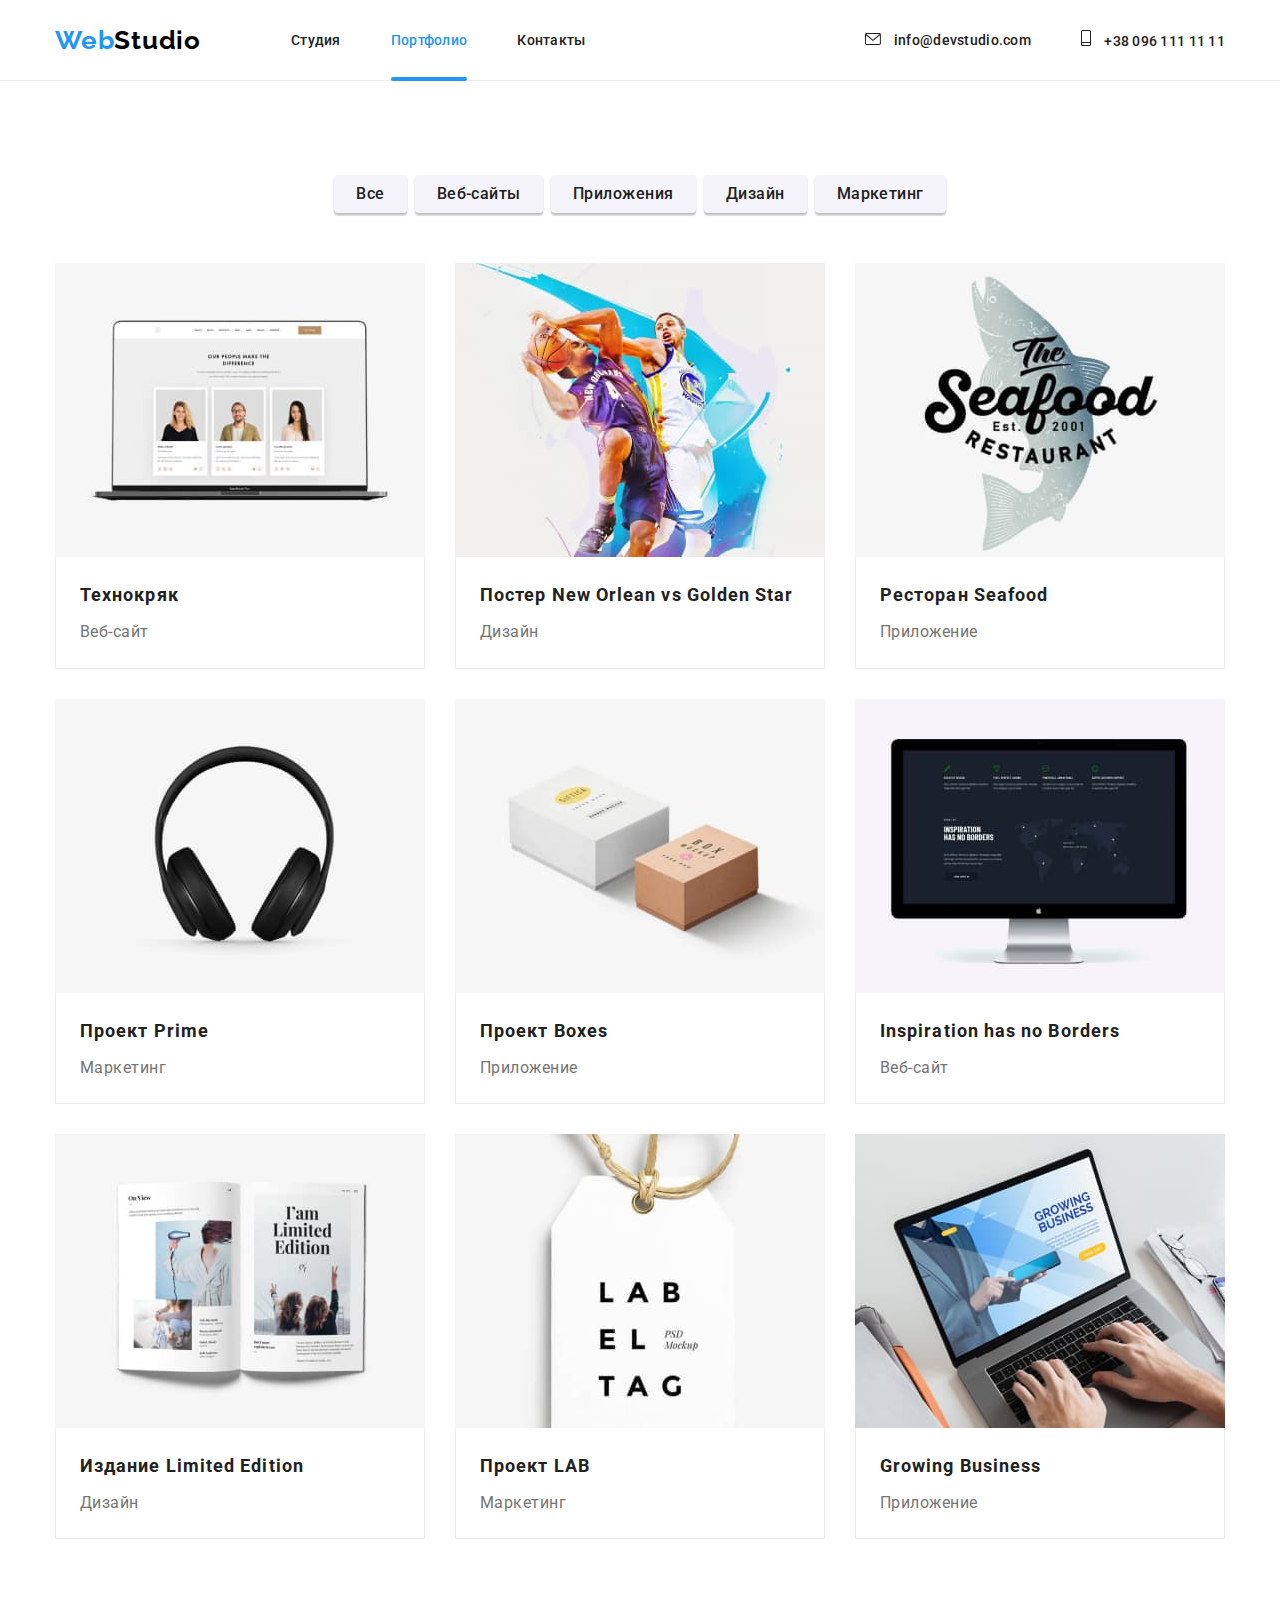
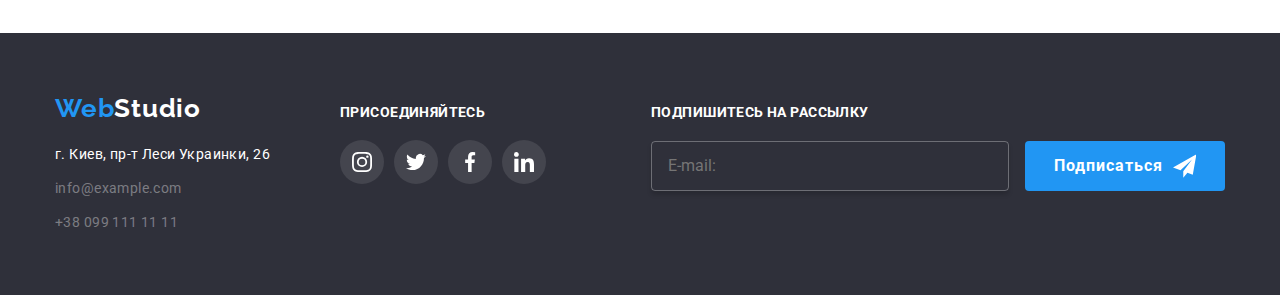
==== commit 5b18de9a: "все" ====
--- a/portfolio.html
+++ b/portfolio.html
@@ -211,7 +211,7 @@
                                     </div>
                                     <div class="projects-list__container">
                                         <h2 class="projects-list__title">Growing Business</h2>
-                                        <p class="projects-llist__text">Приложение</p>
+                                        <p class="projects-list__text">Приложение</p>
                                     </div>
                                 </a>
                             </li>
--- a/css/main.min.css
+++ b/css/main.min.css
@@ -1 +1 @@
-:root{--primary-text-color: #757575;--title-text-color: #212121;--accent-color: #2196F3;--color-logo: #000000;--color-background: #2F303A;--color-footer-contact: #FFFFFF60;--background-button-member: #F5F4FA;--primary-color-white: #FFFFFF;--color-box-button: #188CEB}.visually-hidden{position:absolute;width:1px;height:1px;margin:-1px;padding:0;overflow:hidden;border:0;clip:rect(0 0 0 0)}h1,h2,h3,h4,h5,h6,p{margin-top:0;margin-bottom:0}body{font-family:roboto,sans-serif;min-width:1200px}ul{list-style:none;padding:0;margin:0}img{display:block;max-width:100%;height:auto}.section{padding-top:94px;padding-bottom:94px}.container{width:1200px;padding:0 15px;margin:0 auto}.backdrop{position:fixed;top:0;left:0;width:100%;height:100%;background-color:rgba(0,0,0,.2);opacity:1;-webkit-transition:opacity 250ms cubic-bezier(0.4, 0, 0.2, 1);transition:opacity 250ms cubic-bezier(0.4, 0, 0.2, 1)}.backdrop.is-hidden{opacity:0;pointer-events:none}.modal{position:absolute;left:50%;top:50%;-webkit-transform:translate(-50%, -50%) scale(1);transform:translate(-50%, -50%) scale(1);width:528px;height:581px;padding:40px;-webkit-box-shadow:0px 1px 3px rgba(0,0,0,.12),0px 1px 1px rgba(0,0,0,.14),0px 2px 1px rgba(0,0,0,.2);box-shadow:0px 1px 3px rgba(0,0,0,.12),0px 1px 1px rgba(0,0,0,.14),0px 2px 1px rgba(0,0,0,.2);border-radius:4px;background-color:var(--primary-color-white);-webkit-transition:-webkit-transform 250ms cubic-bezier(0.4, 0, 0.2, 1);transition:-webkit-transform 250ms cubic-bezier(0.4, 0, 0.2, 1);transition:transform 250ms cubic-bezier(0.4, 0, 0.2, 1);transition:transform 250ms cubic-bezier(0.4, 0, 0.2, 1), -webkit-transform 250ms cubic-bezier(0.4, 0, 0.2, 1)}.backdrop.is-hidden .modal{-webkit-transform:translate(-50%, -50%) scale(1.2);transform:translate(-50%, -50%) scale(1.2)}.modal-title{font-size:20px;line-height:1.15;text-align:center;letter-spacing:.03em;color:var(--title-text-color);margin-bottom:12px}.modal-item:not(:last-child){margin-bottom:10px}.modal-item:last-child{margin-bottom:20px}.modal-label{position:relative;display:-webkit-box;display:-ms-flexbox;display:flex;-webkit-box-orient:vertical;-webkit-box-direction:normal;-ms-flex-direction:column;flex-direction:column;font-size:12px;line-height:1.17;letter-spacing:.01em;color:var(--primary-text-color)}.modal-label:focus-within .modal-button-icon{fill:var(--accent-color)}.modal-button-icon{position:absolute;left:12px;bottom:11px;fill:var(--title-text-color)}.modal-input{height:40px;border:1px solid rgba(33,33,33,.2);border-radius:4px;outline:none;padding:11px;padding-left:40px;margin-top:4px}.modal-input:focus{border-color:var(--accent-color)}.modal-textarea{height:120px;border:1px solid rgba(33,33,33,.2);border-radius:4px;padding:12px 16px;resize:none;outline:none;margin-top:4px}.modal-textarea:focus{border-color:var(--accent-color)}.modal-item textarea::-webkit-input-placeholder{font-size:14px;line-height:1.14;letter-spacing:.01em;color:rgba(117,117,117,.5)}.modal-item textarea::-moz-placeholder{font-size:14px;line-height:1.14;letter-spacing:.01em;color:rgba(117,117,117,.5)}.modal-item textarea:-ms-input-placeholder{font-size:14px;line-height:1.14;letter-spacing:.01em;color:rgba(117,117,117,.5)}.modal-item textarea::-ms-input-placeholder{font-size:14px;line-height:1.14;letter-spacing:.01em;color:rgba(117,117,117,.5)}.modal-item textarea::placeholder{font-size:14px;line-height:1.14;letter-spacing:.01em;color:rgba(117,117,117,.5)}.modal-label-checkbox{position:relative;display:-webkit-box;display:-ms-flexbox;display:flex;-webkit-box-orient:horizontal;-webkit-box-direction:reverse;-ms-flex-direction:row-reverse;flex-direction:row-reverse;-webkit-box-pack:center;-ms-flex-pack:center;justify-content:center;-webkit-box-align:center;-ms-flex-align:center;align-items:center;margin-bottom:30px;margin-top:20px}.modal-checkbox{-webkit-appearance:none;-moz-appearance:none;appearance:none}.checkbox-icon{width:15px;height:15px;border:2px solid #000;border-radius:2px}.modal-checkbox:checked+.checkbox-icon{background-position:center;border:rgba(0,0,0,0);background-color:var(--accent-color);background-image:url(../images/icon/icon-check2.svg);background-origin:border-box;background-repeat:no-repeat}.checkbox-span{font-size:14px;line-height:1.71;letter-spacing:.03em;color:var(--primary-text-color);margin-left:10px}.modal_link{font-size:14px;line-height:1.71;letter-spacing:.03em;color:var(--accent-color);text-decoration:none;cursor:pointer;-webkit-transition:color 250ms cubic-bezier(0.4, 0, 0.2, 1);transition:color 250ms cubic-bezier(0.4, 0, 0.2, 1)}.modal_link:hover,.modal_link:focus{color:var(--color-box-button);text-decoration:underline}.modal-submit-wrapper{display:-webkit-box;display:-ms-flexbox;display:flex;-webkit-box-pack:center;-ms-flex-pack:center;justify-content:center}.modal-submit{font-family:"Roboto";font-style:normal;font-weight:700;font-size:16px;line-height:1.88;letter-spacing:.06em;padding:10px;width:200px;text-align:center;border:none;-webkit-transition:background-color 250ms cubic-bezier(0.4, 0, 0.2, 1);transition:background-color 250ms cubic-bezier(0.4, 0, 0.2, 1);color:var(--primary-color-white);background-color:var(--accent-color);border-radius:4px;cursor:pointer}.modal-submit:hover,.modal-submit:focus{background-color:var(--color-box-button)}.modal-button{position:absolute;right:8px;top:8px;padding:0;font-size:0;border-radius:50%;cursor:pointer;border:none;stroke-opacity:.1;-webkit-transition:background-color 250ms cubic-bezier(0.4, 0, 0.2, 1);transition:background-color 250ms cubic-bezier(0.4, 0, 0.2, 1)}.modal-button:hover,.modal-button:focus{fill:var(--accent-color)}.social-list{display:-webkit-box;display:-ms-flexbox;display:flex;-webkit-box-pack:center;-ms-flex-pack:center;justify-content:center;margin-top:16px}.social-list__item+.social-list__item{margin-left:10px}.social-list__link{display:-webkit-box;display:-ms-flexbox;display:flex;-webkit-box-align:center;-ms-flex-align:center;align-items:center;-webkit-box-pack:center;-ms-flex-pack:center;justify-content:center;width:44px;height:44px;background-color:rgba(0,0,0,0);border-radius:50%;-webkit-transition:background-color 250ms cubic-bezier(0.4, 0, 0.2, 1);transition:background-color 250ms cubic-bezier(0.4, 0, 0.2, 1)}.social-list__link:hover,.social-list__link:focus{background-color:var(--color-box-button)}.social-list__icon{fill:#afb1b8;-webkit-transition:fill 250ms cubic-bezier(0.4, 0, 0.2, 1);transition:fill 250ms cubic-bezier(0.4, 0, 0.2, 1)}.social-list__link:hover .social-list__icon,.social-list__link:focus .social-list__icon{fill:var(--primary-color-white)}.footer-container{display:-webkit-box;display:-ms-flexbox;display:flex;-webkit-box-align:baseline;-ms-flex-align:baseline;align-items:baseline}.footer-social{margin-left:70px}.footer-title{color:var(--primary-color-white);font-style:normal;font-weight:700;font-size:14px;line-height:1.17;text-transform:uppercase;letter-spacing:.03em}.footer-social-list{display:-webkit-box;display:-ms-flexbox;display:flex;-webkit-box-pack:center;-ms-flex-pack:center;justify-content:center;margin-top:20px}.footer-social-list__item+.footer-social-list__item{margin-left:10px}.footer-social-list__link{display:-webkit-box;display:-ms-flexbox;display:flex;-webkit-box-align:center;-ms-flex-align:center;align-items:center;-webkit-box-pack:center;-ms-flex-pack:center;justify-content:center;width:44px;height:44px;background-color:rgba(0,0,0,0);border-radius:50%;background-color:rgba(255,255,255,.1);-webkit-transition:background-color 250ms cubic-bezier(0.4, 0, 0.2, 1);transition:background-color 250ms cubic-bezier(0.4, 0, 0.2, 1)}.footer-social-list__link:hover,.footer-social-list__link:focus{background-color:var(--accent-color)}.footer-social-list__icon{fill:var(--primary-color-white)}.header{border-bottom:1px solid #ececec}.header__container{display:-webkit-box;display:-ms-flexbox;display:flex;-webkit-box-pack:center;-ms-flex-pack:center;justify-content:center}.logo{color:var(--accent-color);font-family:Raleway,cursive;font-weight:700;font-size:26px;line-height:1.17;text-decoration:none;text-transform:none;letter-spacing:.03em}.logo__color{color:var(--color-logo)}.navigation,.nav-list,.contact{display:-webkit-box;display:-ms-flexbox;display:flex;-webkit-box-align:center;-ms-flex-align:center;align-items:center}.nav-list{margin-left:90px}.nav-list__item{position:relative}.nav-list .nav-list__item+.nav-list__item{margin-left:50px}.nav-list__link{display:block;padding-top:32px;padding-bottom:32px}.contact{margin-left:auto}.contact__item+.contact__item{margin-left:50px}.nav-list__link,.contact__link{-webkit-transition:color 250ms cubic-bezier(0.4, 0, 0.2, 1);transition:color 250ms cubic-bezier(0.4, 0, 0.2, 1)}.nav-list__link--current::after{content:"";position:absolute;left:0;bottom:-1px;display:block;width:100%;height:4px;border-radius:2px;background-color:var(--accent-color)}.nav-list .nav-list__link--current{color:var(--accent-color)}.contact__link{color:var(--primary-text-color);font-weight:500;font-size:14px;line-height:1.17;text-decoration:none;text-transform:none;letter-spacing:.02em}.contact__icon{fill:currentColor;margin-right:10px}.nav-list__link,.contact__link{color:var(--title-text-color);font-weight:500;font-size:14px;line-height:1.17;text-decoration:none;text-transform:none;letter-spacing:.02em}.nav-list__link:hover,.nav-list__link:focus,.contact__link:hover,.contact__link:focus{color:var(--accent-color)}.contact__link.mail,.contact__link.phone{display:-webkit-box;display:-ms-flexbox;display:flex;-webkit-box-align:center;-ms-flex-align:center;align-items:center;color:var(--primary-text-color)}.contact__link.mail:hover,.contact__link.mail:focus,.contact__link.phone:hover,.contact__link.phone:focus{color:var(--accent-color)}.link.contact__link:focus,.link.contact__link::after{color:var(--accent-color);cursor:pointer;fill:currentColor;-webkit-transition:color 250ms cubic-bezier(0.4, 0, 0.2, 1);transition:color 250ms cubic-bezier(0.4, 0, 0.2, 1)}.box{margin-left:auto;margin-right:auto;display:-webkit-box;display:-ms-flexbox;display:flex;-webkit-box-orient:vertical;-webkit-box-direction:normal;-ms-flex-direction:column;flex-direction:column;-webkit-box-pack:center;-ms-flex-pack:center;justify-content:center;-webkit-box-align:center;-ms-flex-align:center;align-items:center;text-align:center;height:600px;max-width:1600px;background-image:-webkit-gradient(linear, left top, right top, from(rgba(47, 48, 58, 0.4)), to(rgba(47, 48, 58, 0.4))),url(../images/officebackground\ .jpg);background-image:linear-gradient(to right, rgba(47, 48, 58, 0.4), rgba(47, 48, 58, 0.4)),url(../images/officebackground\ .jpg);background-repeat:no-repeat;background-position:center;background-size:cover;background-color:#2f303a}.box-title{width:696px;margin-bottom:30px;color:var(--primary-color-white);font-weight:900;font-size:44px;line-height:1.36;text-align:center;text-transform:uppercase;letter-spacing:.06em}.box-button{display:-webkit-box;display:-ms-flexbox;display:flex;color:var(--primary-color-white);background-color:var(--accent-color);font-family:Roboto,sans-serif;font-weight:700;font-size:16px;line-height:1.88;letter-spacing:.06em;cursor:pointer;-webkit-transition:color 250ms cubic-bezier(0.4, 0, 0.2, 1);transition:color 250ms cubic-bezier(0.4, 0, 0.2, 1);border:0px;border-radius:4px;padding:10px 32px;border:rgba(0,0,0,0)}.box-button:hover,.box-button:focus{background-color:var(--color-box-button)}.benefits-list{display:-webkit-box;display:-ms-flexbox;display:flex}.benefits-list .benefits-list__item+.benefits-list__item{margin-left:30px}.benefits-list__link{width:270px;height:120px;background-color:#f5f4fa;margin-bottom:30px;display:-webkit-box;display:-ms-flexbox;display:flex;-webkit-box-align:center;-ms-flex-align:center;align-items:center;-webkit-box-pack:center;-ms-flex-pack:center;justify-content:center}.benefits-list__title{color:var(--title-text-color);font-weight:700;font-size:14px;line-height:1.17;text-transform:uppercase;letter-spacing:.03em;margin-bottom:10px}.benefits-list__text{color:var(--primary-text-color);font-size:14px;line-height:1.71;text-transform:none;letter-spacing:.03em;max-width:270px}.directions.section{padding-top:0;padding-bottom:0}.section__title{color:var(--title-text-color);font-weight:700;font-size:36px;line-height:1.17;text-align:center;text-transform:none;letter-spacing:.03em}.directions-list{display:-webkit-box;display:-ms-flexbox;display:flex;padding-top:50px}.directions-list__item{position:relative}.directions-list__item+.directions-list__item{margin-left:30px}.directions-list__text{position:absolute;bottom:0;width:100%;height:70px;display:-webkit-box;display:-ms-flexbox;display:flex;-webkit-box-align:center;-ms-flex-align:center;align-items:center;-webkit-box-pack:center;-ms-flex-pack:center;justify-content:center;font-weight:700;font-size:14px;line-height:1.14;letter-spacing:.03em;text-transform:uppercase;color:var(--primary-color-white);background:rgba(47,48,58,.8)}.team{background-color:var(--background-button-member)}.team-list{display:-webkit-box;display:-ms-flexbox;display:flex;margin-top:50px}.team-list__item{background-color:var(--primary-color-white);-webkit-box-shadow:0px 1px 3px rgba(0,0,0,.12),0px 1px 1px rgba(0,0,0,.14),0px 2px 1px rgba(0,0,0,.2);box-shadow:0px 1px 3px rgba(0,0,0,.12),0px 1px 1px rgba(0,0,0,.14),0px 2px 1px rgba(0,0,0,.2);border-radius:0px 0px 4px 4px}.team-list__item+.team-list__item{margin-left:30px}.team-list__container{padding:30px 0}.team-list__name{color:var(--title-text-color);font-weight:500;font-size:16px;line-height:1.17;text-align:center;text-transform:none;letter-spacing:.03em}.team-list__position{margin-top:10px;color:var(--primary-text-color);font-size:16px;line-height:1.17;text-align:center;text-transform:none;letter-spacing:.03em}.clients-list{display:-webkit-box;display:-ms-flexbox;display:flex;-webkit-box-pack:justify;-ms-flex-pack:justify;justify-content:space-between;margin-top:50px}.clients-list__item{width:170px;height:92px}.clients-list__link{width:100%;height:100%;border:1px solid #afb1b8;border-radius:4px;display:-webkit-box;display:-ms-flexbox;display:flex;-webkit-box-align:center;-ms-flex-align:center;align-items:center;-webkit-box-pack:center;-ms-flex-pack:center;justify-content:center;-webkit-transition:border-color 250ms cubic-bezier(0.4, 0, 0.2, 1);transition:border-color 250ms cubic-bezier(0.4, 0, 0.2, 1)}.clients-list__link:hover,.clients-list__link:focus{border-color:var(--color-box-button)}.clients-list__icon{fill:#afb1b8;-webkit-transition:fill 250ms cubic-bezier(0.4, 0, 0.2, 1);transition:fill 250ms cubic-bezier(0.4, 0, 0.2, 1)}.clients-list__link:hover .clients-list__icon,.clients-list__link:focus .clients-list__icon{fill:var(--color-box-button)}.footer{background-color:var(--color-background);padding:60px 0}.address{margin-top:20px}.address-list{display:-webkit-box;display:-ms-flexbox;display:flex;-webkit-box-orient:vertical;-webkit-box-direction:normal;-ms-flex-direction:column;flex-direction:column}.address-item+.address-item{margin-top:10px}.footer-logo{color:var(--accent-color);font-family:Raleway;font-weight:700;font-size:26px;line-height:1.17;text-decoration:none;text-transform:none;letter-spacing:.03em}.footer-color{color:var(--primary-color-white)}.footer-address{color:var(--primary-color-white);font-style:normal;font-size:14px;line-height:1.71;text-decoration:none;text-transform:none;letter-spacing:.03em}.footer-link{color:var(--color-footer-contact);font-style:normal;font-size:14px;line-height:1.71;text-decoration:none;text-transform:none;letter-spacing:.03em}.subscribe{margin-left:auto}.subscribe-title{font-weight:700;font-size:14px;line-height:1.14;letter-spacing:.03em;text-transform:uppercase;color:var(--primary-color-white)}.subscribe-form{margin-top:20px}.subscribe-input{width:358px;height:50px;border-radius:4px;padding:15px 16px;background-color:rgba(0,0,0,0);border:1px solid rgba(255,255,255,.3);-webkit-box-shadow:0px 4px 4px rgba(0,0,0,.15);box-shadow:0px 4px 4px rgba(0,0,0,.15);color:var(--primary-color-white)}.subscribe-button{display:-webkit-inline-box;display:-ms-inline-flexbox;display:inline-flex;-webkit-box-align:center;-ms-flex-align:center;align-items:center;font-family:Roboto,sans-serif;font-style:normal;font-weight:700;font-size:16px;line-height:1.88;letter-spacing:.06em;width:200px;height:50px;border-radius:4px;border:none;margin-left:12px;color:var(--primary-color-white);background-color:var(--accent-color);cursor:pointer;-webkit-transition:color 250ms cubic-bezier(0.4, 0, 0.2, 1);transition:color 250ms cubic-bezier(0.4, 0, 0.2, 1);padding:10px 29px}.subscribe-button:hover,.subscribe-button:focus{background-color:var(--color-box-button)}.subscribe-button-icon{margin-left:10px;fill:var(--primary-color-white)}.filter-list{display:-webkit-box;display:-ms-flexbox;display:flex;-webkit-box-pack:center;-ms-flex-pack:center;justify-content:center;margin-bottom:50px}.filter-list__item+.filter-list__item{margin-left:8px}.filter-list__button{margin:0 auto;border-radius:4px;padding:6px 22px;-webkit-transition-property:color;transition-property:color;font-family:Roboto,sans-serif;color:var(--title-text-color);background-color:var(--background-button-member);font-weight:500;font-size:16px;line-height:1.63;letter-spacing:.03em;text-align:center;cursor:pointer;text-transform:none;font-family:inherit;border:rgba(0,0,0,0);-webkit-box-shadow:0px 3px 1px rgba(0,0,0,.1),0px 1px 2px rgba(0,0,0,.08),0px 2px 2px rgba(0,0,0,.12);box-shadow:0px 3px 1px rgba(0,0,0,.1),0px 1px 2px rgba(0,0,0,.08),0px 2px 2px rgba(0,0,0,.12);border-radius:4px;-webkit-transition:background-color 250ms cubic-bezier(0.4, 0, 0.2, 1),color 250ms cubic-bezier(0.4, 0, 0.2, 1),-webkit-box-shadow 250ms cubic-bezier(0.4, 0, 0.2, 1);transition:background-color 250ms cubic-bezier(0.4, 0, 0.2, 1),color 250ms cubic-bezier(0.4, 0, 0.2, 1),-webkit-box-shadow 250ms cubic-bezier(0.4, 0, 0.2, 1);transition:background-color 250ms cubic-bezier(0.4, 0, 0.2, 1),color 250ms cubic-bezier(0.4, 0, 0.2, 1),box-shadow 250ms cubic-bezier(0.4, 0, 0.2, 1);transition:background-color 250ms cubic-bezier(0.4, 0, 0.2, 1),color 250ms cubic-bezier(0.4, 0, 0.2, 1),box-shadow 250ms cubic-bezier(0.4, 0, 0.2, 1),-webkit-box-shadow 250ms cubic-bezier(0.4, 0, 0.2, 1)}.filter-list__button:hover,.filter-list__button:focus{background-color:var(--accent-color);color:var(--primary-color-white)}.projects-list{display:-webkit-box;display:-ms-flexbox;display:flex;-ms-flex-wrap:wrap;flex-wrap:wrap;margin:-15px}.projects-list__item{margin:15px;-ms-flex-preferred-size:calc((100% - 90px)/3);flex-basis:calc((100% - 90px)/3)}.projects-list__link{text-transform:none;text-decoration:none}.projects-list__link:hover,.projects-list__link:focus{display:block;-webkit-box-shadow:0px 1px 1px rgba(0,0,0,.12),0px 4px 4px rgba(0,0,0,.06),1px 4px 6px rgba(0,0,0,.16);box-shadow:0px 1px 1px rgba(0,0,0,.12),0px 4px 4px rgba(0,0,0,.06),1px 4px 6px rgba(0,0,0,.16);-webkit-transition:background-color 250ms cubic-bezier(0.4, 0, 0.2, 1);transition:background-color 250ms cubic-bezier(0.4, 0, 0.2, 1)}.projects-list__overlay-text{position:absolute;bottom:0;width:100%;height:100%;display:block;padding:63px 24px;text-align:center;font-size:18px;line-height:1.56;letter-spacing:.03em;color:#fff;background-color:rgba(33,150,243,.9);-webkit-transition:-webkit-transform 250ms cubic-bezier(0.4, 0, 0.2, 1);transition:-webkit-transform 250ms cubic-bezier(0.4, 0, 0.2, 1);transition:transform 250ms cubic-bezier(0.4, 0, 0.2, 1);transition:transform 250ms cubic-bezier(0.4, 0, 0.2, 1), -webkit-transform 250ms cubic-bezier(0.4, 0, 0.2, 1);-webkit-transform:translateY(101%);transform:translateY(101%)}.projects-list__link:hover .projects-list__overlay-text,.projects-list__link:focus .projects-list__overlay-text{-webkit-transform:translateY(0%);transform:translateY(0%)}.projects-list__overlay{position:relative;overflow:hidden}.projects-list__container{padding:20px 24px;border-right:1px solid #ececec;border-bottom:1px solid #ececec;border-left:1px solid #ececec}.projects-list__title{color:var(--title-text-color);font-weight:700;font-size:18px;line-height:2;letter-spacing:.06em;text-transform:none;text-decoration:none;margin-bottom:4px}.projects-list__text{color:var(--primary-text-color);font-size:16px;line-height:1.88;letter-spacing:.03em;text-transform:none}/*# sourceMappingURL=main.min.css.map */+:root{--primary-text-color: #757575;--title-text-color: #212121;--accent-color: #2196F3;--color-logo: #000000;--color-background: #2F303A;--color-footer-contact: #FFFFFF60;--background-button-member: #F5F4FA;--primary-color-white: #FFFFFF;--color-box-button: #188CEB}.visually-hidden{position:absolute;width:1px;height:1px;margin:-1px;padding:0;overflow:hidden;border:0;clip:rect(0 0 0 0)}h1,h2,h3,h4,h5,h6,p{margin-top:0;margin-bottom:0}body{font-family:roboto,sans-serif;min-width:1200px}ul{list-style:none;padding:0;margin:0}img{display:block;max-width:100%;height:auto}.section{padding-top:94px;padding-bottom:94px}.container{width:1200px;padding:0 15px;margin:0 auto}.backdrop{position:fixed;top:0;left:0;width:100%;height:100%;background-color:rgba(0,0,0,.2);opacity:1;-webkit-transition:opacity 250ms cubic-bezier(0.4, 0, 0.2, 1);transition:opacity 250ms cubic-bezier(0.4, 0, 0.2, 1)}.backdrop.is-hidden{opacity:0;pointer-events:none}.modal{position:absolute;left:50%;top:50%;-webkit-transform:translate(-50%, -50%) scale(1);transform:translate(-50%, -50%) scale(1);width:528px;height:581px;padding:40px;-webkit-box-shadow:0px 1px 3px rgba(0,0,0,.12),0px 1px 1px rgba(0,0,0,.14),0px 2px 1px rgba(0,0,0,.2);box-shadow:0px 1px 3px rgba(0,0,0,.12),0px 1px 1px rgba(0,0,0,.14),0px 2px 1px rgba(0,0,0,.2);border-radius:4px;background-color:var(--primary-color-white);-webkit-transition:-webkit-transform 250ms cubic-bezier(0.4, 0, 0.2, 1);transition:-webkit-transform 250ms cubic-bezier(0.4, 0, 0.2, 1);transition:transform 250ms cubic-bezier(0.4, 0, 0.2, 1);transition:transform 250ms cubic-bezier(0.4, 0, 0.2, 1), -webkit-transform 250ms cubic-bezier(0.4, 0, 0.2, 1)}.backdrop.is-hidden .modal{-webkit-transform:translate(-50%, -50%) scale(1.2);transform:translate(-50%, -50%) scale(1.2)}.modal-title{font-size:20px;line-height:1.15;text-align:center;letter-spacing:.03em;color:var(--title-text-color);margin-bottom:12px}.modal-item:not(:last-child){margin-bottom:10px}.modal-item:last-child{margin-bottom:20px}.modal-label{position:relative;display:-webkit-box;display:-ms-flexbox;display:flex;-webkit-box-orient:vertical;-webkit-box-direction:normal;-ms-flex-direction:column;flex-direction:column;font-size:12px;line-height:1.17;letter-spacing:.01em;color:var(--primary-text-color)}.modal-label:focus-within .modal-button-icon{fill:var(--accent-color)}.modal-button-icon{position:absolute;left:12px;bottom:11px;fill:var(--title-text-color)}.modal-input{height:40px;border:1px solid rgba(33,33,33,.2);border-radius:4px;outline:none;padding:11px;padding-left:40px;margin-top:4px}.modal-input:focus{border-color:var(--accent-color)}.modal-textarea{height:120px;border:1px solid rgba(33,33,33,.2);border-radius:4px;padding:12px 16px;resize:none;outline:none;margin-top:4px}.modal-textarea:focus{border-color:var(--accent-color)}.modal-item textarea::-webkit-input-placeholder{font-size:14px;line-height:1.14;letter-spacing:.01em;color:rgba(117,117,117,.5)}.modal-item textarea::-moz-placeholder{font-size:14px;line-height:1.14;letter-spacing:.01em;color:rgba(117,117,117,.5)}.modal-item textarea:-ms-input-placeholder{font-size:14px;line-height:1.14;letter-spacing:.01em;color:rgba(117,117,117,.5)}.modal-item textarea::-ms-input-placeholder{font-size:14px;line-height:1.14;letter-spacing:.01em;color:rgba(117,117,117,.5)}.modal-item textarea::placeholder{font-size:14px;line-height:1.14;letter-spacing:.01em;color:rgba(117,117,117,.5)}.modal-label-checkbox{position:relative;display:-webkit-box;display:-ms-flexbox;display:flex;-webkit-box-orient:horizontal;-webkit-box-direction:reverse;-ms-flex-direction:row-reverse;flex-direction:row-reverse;-webkit-box-pack:center;-ms-flex-pack:center;justify-content:center;-webkit-box-align:center;-ms-flex-align:center;align-items:center;margin-bottom:30px;margin-top:20px}.modal-checkbox{-webkit-appearance:none;-moz-appearance:none;appearance:none}.checkbox-icon{width:15px;height:15px;border:2px solid #000;border-radius:2px}.modal-checkbox:checked+.checkbox-icon{background-position:center;border:rgba(0,0,0,0);background-color:var(--accent-color);background-image:url(../images/icon/icon-check2.svg);background-origin:border-box;background-repeat:no-repeat}.checkbox-span{font-size:14px;line-height:1.71;letter-spacing:.03em;color:var(--primary-text-color);margin-left:10px}.modal_link{font-size:14px;line-height:1.71;letter-spacing:.03em;color:var(--accent-color);text-decoration:none;cursor:pointer;-webkit-transition:color 250ms cubic-bezier(0.4, 0, 0.2, 1);transition:color 250ms cubic-bezier(0.4, 0, 0.2, 1)}.modal_link:hover,.modal_link:focus{color:var(--color-box-button);text-decoration:underline}.modal-submit-wrapper{display:-webkit-box;display:-ms-flexbox;display:flex;-webkit-box-pack:center;-ms-flex-pack:center;justify-content:center}.modal-submit{font-family:"Roboto";font-style:normal;font-weight:700;font-size:16px;line-height:1.88;letter-spacing:.06em;padding:10px;width:200px;text-align:center;border:none;-webkit-transition:background-color 250ms cubic-bezier(0.4, 0, 0.2, 1);transition:background-color 250ms cubic-bezier(0.4, 0, 0.2, 1);color:var(--primary-color-white);background-color:var(--accent-color);border-radius:4px;cursor:pointer}.modal-submit:hover,.modal-submit:focus{background-color:var(--color-box-button)}.modal-button{position:absolute;right:8px;top:8px;padding:0;font-size:0;border-radius:50%;cursor:pointer;border:none;stroke-opacity:.1;-webkit-transition:background-color 250ms cubic-bezier(0.4, 0, 0.2, 1);transition:background-color 250ms cubic-bezier(0.4, 0, 0.2, 1)}.modal-button:hover,.modal-button:focus{fill:var(--accent-color)}.social-list{display:-webkit-box;display:-ms-flexbox;display:flex;-webkit-box-pack:center;-ms-flex-pack:center;justify-content:center;margin-top:16px}.social-list__item+.social-list__item{margin-left:10px}.social-list__link{display:-webkit-box;display:-ms-flexbox;display:flex;-webkit-box-align:center;-ms-flex-align:center;align-items:center;-webkit-box-pack:center;-ms-flex-pack:center;justify-content:center;width:44px;height:44px;background-color:rgba(0,0,0,0);border-radius:50%;-webkit-transition:background-color 250ms cubic-bezier(0.4, 0, 0.2, 1);transition:background-color 250ms cubic-bezier(0.4, 0, 0.2, 1)}.social-list__link:hover,.social-list__link:focus{background-color:var(--color-box-button)}.social-list__icon{fill:#afb1b8;-webkit-transition:fill 250ms cubic-bezier(0.4, 0, 0.2, 1);transition:fill 250ms cubic-bezier(0.4, 0, 0.2, 1)}.social-list__link:hover .social-list__icon,.social-list__link:focus .social-list__icon{fill:var(--primary-color-white)}.footer-container{display:-webkit-box;display:-ms-flexbox;display:flex;-webkit-box-align:baseline;-ms-flex-align:baseline;align-items:baseline}.footer-social{margin-left:70px}.footer-title{color:var(--primary-color-white);font-style:normal;font-weight:700;font-size:14px;line-height:1.17;text-transform:uppercase;letter-spacing:.03em}.footer-social-list{display:-webkit-box;display:-ms-flexbox;display:flex;-webkit-box-pack:center;-ms-flex-pack:center;justify-content:center;margin-top:20px}.footer-social-list__item+.footer-social-list__item{margin-left:10px}.footer-social-list__link{display:-webkit-box;display:-ms-flexbox;display:flex;-webkit-box-align:center;-ms-flex-align:center;align-items:center;-webkit-box-pack:center;-ms-flex-pack:center;justify-content:center;width:44px;height:44px;background-color:rgba(0,0,0,0);border-radius:50%;background-color:rgba(255,255,255,.1);-webkit-transition:background-color 250ms cubic-bezier(0.4, 0, 0.2, 1);transition:background-color 250ms cubic-bezier(0.4, 0, 0.2, 1)}.footer-social-list__link:hover,.footer-social-list__link:focus{background-color:var(--accent-color)}.footer-social-list__icon{fill:var(--primary-color-white)}.header{border-bottom:1px solid #ececec}.header__container{display:-webkit-box;display:-ms-flexbox;display:flex;-webkit-box-pack:center;-ms-flex-pack:center;justify-content:center}.logo{color:var(--accent-color);font-family:Raleway,cursive;font-weight:700;font-size:26px;line-height:1.17;text-decoration:none;text-transform:none;letter-spacing:.03em}.logo__color{color:var(--color-logo)}.navigation,.nav-list,.contact{display:-webkit-box;display:-ms-flexbox;display:flex;-webkit-box-align:center;-ms-flex-align:center;align-items:center}.nav-list{margin-left:90px}.nav-list__item{position:relative}.nav-list .nav-list__item+.nav-list__item{margin-left:50px}.nav-list__link{display:block;padding-top:32px;padding-bottom:32px}.contact{margin-left:auto}.contact__item+.contact__item{margin-left:50px}.nav-list__link,.contact__link{-webkit-transition:color 250ms cubic-bezier(0.4, 0, 0.2, 1);transition:color 250ms cubic-bezier(0.4, 0, 0.2, 1)}.nav-list__link--current::after{content:"";position:absolute;left:0;bottom:-1px;display:block;width:100%;height:4px;border-radius:2px;background-color:var(--accent-color)}.nav-list .nav-list__link--current{color:var(--accent-color)}.contact__link{color:var(--primary-text-color);font-weight:500;font-size:14px;line-height:1.17;text-decoration:none;text-transform:none;letter-spacing:.02em}.contact__icon{fill:currentColor;margin-right:10px}.nav-list__link,.contact__link{color:var(--title-text-color);font-weight:500;font-size:14px;line-height:1.17;text-decoration:none;text-transform:none;letter-spacing:.02em}.nav-list__link:hover,.nav-list__link:focus,.contact__link:hover,.contact__link:focus{color:var(--accent-color)}.contact__link.mail,.contact__link.phone{display:-webkit-box;display:-ms-flexbox;display:flex;-webkit-box-align:center;-ms-flex-align:center;align-items:center;color:var(--primary-text-color)}.contact__link.mail:hover,.contact__link.mail:focus,.contact__link.phone:hover,.contact__link.phone:focus{color:var(--accent-color)}.link.contact__link:focus,.link.contact__link::after{color:var(--accent-color);cursor:pointer;fill:currentColor;-webkit-transition:color 250ms cubic-bezier(0.4, 0, 0.2, 1);transition:color 250ms cubic-bezier(0.4, 0, 0.2, 1)}.box{margin-left:auto;margin-right:auto;display:-webkit-box;display:-ms-flexbox;display:flex;-webkit-box-orient:vertical;-webkit-box-direction:normal;-ms-flex-direction:column;flex-direction:column;-webkit-box-pack:center;-ms-flex-pack:center;justify-content:center;-webkit-box-align:center;-ms-flex-align:center;align-items:center;text-align:center;height:600px;max-width:1600px;background-image:-webkit-gradient(linear, left top, right top, from(rgba(47, 48, 58, 0.4)), to(rgba(47, 48, 58, 0.4))),url(../images/officebackground\ .jpg);background-image:linear-gradient(to right, rgba(47, 48, 58, 0.4), rgba(47, 48, 58, 0.4)),url(../images/officebackground\ .jpg);background-repeat:no-repeat;background-position:center;background-size:cover;background-color:#2f303a}.box-title{width:696px;margin-bottom:30px;color:var(--primary-color-white);font-weight:900;font-size:44px;line-height:1.36;text-align:center;text-transform:uppercase;letter-spacing:.06em}.box-button{display:-webkit-box;display:-ms-flexbox;display:flex;color:var(--primary-color-white);background-color:var(--accent-color);font-family:Roboto,sans-serif;font-weight:700;font-size:16px;line-height:1.88;letter-spacing:.06em;cursor:pointer;-webkit-transition:color 250ms cubic-bezier(0.4, 0, 0.2, 1);transition:color 250ms cubic-bezier(0.4, 0, 0.2, 1);border:0px;border-radius:4px;padding:10px 32px;border:rgba(0,0,0,0)}.box-button:hover,.box-button:focus{background-color:var(--color-box-button)}.benefits-list{display:-webkit-box;display:-ms-flexbox;display:flex}.benefits-list .benefits-list__item+.benefits-list__item{margin-left:30px}.benefits-list__link{width:270px;height:120px;background-color:#f5f4fa;margin-bottom:30px;display:-webkit-box;display:-ms-flexbox;display:flex;-webkit-box-align:center;-ms-flex-align:center;align-items:center;-webkit-box-pack:center;-ms-flex-pack:center;justify-content:center}.benefits-list__title{color:var(--title-text-color);font-weight:700;font-size:14px;line-height:1.17;text-transform:uppercase;letter-spacing:.03em;margin-bottom:10px}.benefits-list__text{color:var(--primary-text-color);font-size:14px;line-height:1.71;text-transform:none;letter-spacing:.03em;max-width:270px}.section.section__directions{padding-top:0;padding-bottom:0}.section__title{color:var(--title-text-color);font-weight:700;font-size:36px;line-height:1.17;text-align:center;text-transform:none;letter-spacing:.03em}.directions-list{display:-webkit-box;display:-ms-flexbox;display:flex;padding-top:50px}.directions-list__item{position:relative}.directions-list__item+.directions-list__item{margin-left:30px}.directions-list__text{position:absolute;bottom:0;width:100%;height:70px;display:-webkit-box;display:-ms-flexbox;display:flex;-webkit-box-align:center;-ms-flex-align:center;align-items:center;-webkit-box-pack:center;-ms-flex-pack:center;justify-content:center;font-weight:700;font-size:14px;line-height:1.14;letter-spacing:.03em;text-transform:uppercase;color:var(--primary-color-white);background:rgba(47,48,58,.8)}.section__team{background-color:var(--background-button-member)}.team-list{display:-webkit-box;display:-ms-flexbox;display:flex;margin-top:50px}.team-list__item{background-color:var(--primary-color-white);-webkit-box-shadow:0px 1px 3px rgba(0,0,0,.12),0px 1px 1px rgba(0,0,0,.14),0px 2px 1px rgba(0,0,0,.2);box-shadow:0px 1px 3px rgba(0,0,0,.12),0px 1px 1px rgba(0,0,0,.14),0px 2px 1px rgba(0,0,0,.2);border-radius:0px 0px 4px 4px}.team-list__item+.team-list__item{margin-left:30px}.team-list__container{padding:30px 0}.team-list__title{color:var(--title-text-color);font-weight:500;font-size:16px;line-height:1.17;text-align:center;text-transform:none;letter-spacing:.03em}.team-list__text{margin-top:10px;color:var(--primary-text-color);font-size:16px;line-height:1.17;text-align:center;text-transform:none;letter-spacing:.03em}.clients-list{display:-webkit-box;display:-ms-flexbox;display:flex;-webkit-box-pack:justify;-ms-flex-pack:justify;justify-content:space-between;margin-top:50px}.clients-list__item{width:170px;height:92px}.clients-list__link{width:100%;height:100%;border:1px solid #afb1b8;border-radius:4px;display:-webkit-box;display:-ms-flexbox;display:flex;-webkit-box-align:center;-ms-flex-align:center;align-items:center;-webkit-box-pack:center;-ms-flex-pack:center;justify-content:center;-webkit-transition:border-color 250ms cubic-bezier(0.4, 0, 0.2, 1);transition:border-color 250ms cubic-bezier(0.4, 0, 0.2, 1)}.clients-list__link:hover,.clients-list__link:focus{border-color:var(--color-box-button)}.clients-list__icon{fill:#afb1b8;-webkit-transition:fill 250ms cubic-bezier(0.4, 0, 0.2, 1);transition:fill 250ms cubic-bezier(0.4, 0, 0.2, 1)}.clients-list__link:hover .clients-list__icon,.clients-list__link:focus .clients-list__icon{fill:var(--color-box-button)}.footer{background-color:var(--color-background);padding:60px 0}.address{margin-top:20px}.address-list{display:-webkit-box;display:-ms-flexbox;display:flex;-webkit-box-orient:vertical;-webkit-box-direction:normal;-ms-flex-direction:column;flex-direction:column}.address-item+.address-item{margin-top:10px}.footer-logo{color:var(--accent-color);font-family:Raleway;font-weight:700;font-size:26px;line-height:1.17;text-decoration:none;text-transform:none;letter-spacing:.03em}.footer-color{color:var(--primary-color-white)}.footer-address{color:var(--primary-color-white);font-style:normal;font-size:14px;line-height:1.71;text-decoration:none;text-transform:none;letter-spacing:.03em}.footer-link{color:var(--color-footer-contact);font-style:normal;font-size:14px;line-height:1.71;text-decoration:none;text-transform:none;letter-spacing:.03em}.subscribe{margin-left:auto}.subscribe-title{font-weight:700;font-size:14px;line-height:1.14;letter-spacing:.03em;text-transform:uppercase;color:var(--primary-color-white)}.subscribe-form{margin-top:20px}.subscribe-input{width:358px;height:50px;border-radius:4px;padding:15px 16px;background-color:rgba(0,0,0,0);border:1px solid rgba(255,255,255,.3);-webkit-box-shadow:0px 4px 4px rgba(0,0,0,.15);box-shadow:0px 4px 4px rgba(0,0,0,.15);color:var(--primary-color-white)}.subscribe-button{display:-webkit-inline-box;display:-ms-inline-flexbox;display:inline-flex;-webkit-box-align:center;-ms-flex-align:center;align-items:center;font-family:Roboto,sans-serif;font-style:normal;font-weight:700;font-size:16px;line-height:1.88;letter-spacing:.06em;width:200px;height:50px;border-radius:4px;border:none;margin-left:12px;color:var(--primary-color-white);background-color:var(--accent-color);cursor:pointer;-webkit-transition:color 250ms cubic-bezier(0.4, 0, 0.2, 1);transition:color 250ms cubic-bezier(0.4, 0, 0.2, 1);padding:10px 29px}.subscribe-button:hover,.subscribe-button:focus{background-color:var(--color-box-button)}.subscribe-button-icon{margin-left:10px;fill:var(--primary-color-white)}.filter-list{display:-webkit-box;display:-ms-flexbox;display:flex;-webkit-box-pack:center;-ms-flex-pack:center;justify-content:center;margin-bottom:50px}.filter-list__item+.filter-list__item{margin-left:8px}.filter-list__button{margin:0 auto;border-radius:4px;padding:6px 22px;-webkit-transition-property:color;transition-property:color;font-family:Roboto,sans-serif;color:var(--title-text-color);background-color:var(--background-button-member);font-weight:500;font-size:16px;line-height:1.63;letter-spacing:.03em;text-align:center;cursor:pointer;text-transform:none;font-family:inherit;border:rgba(0,0,0,0);-webkit-box-shadow:0px 3px 1px rgba(0,0,0,.1),0px 1px 2px rgba(0,0,0,.08),0px 2px 2px rgba(0,0,0,.12);box-shadow:0px 3px 1px rgba(0,0,0,.1),0px 1px 2px rgba(0,0,0,.08),0px 2px 2px rgba(0,0,0,.12);border-radius:4px;-webkit-transition:background-color 250ms cubic-bezier(0.4, 0, 0.2, 1),color 250ms cubic-bezier(0.4, 0, 0.2, 1),-webkit-box-shadow 250ms cubic-bezier(0.4, 0, 0.2, 1);transition:background-color 250ms cubic-bezier(0.4, 0, 0.2, 1),color 250ms cubic-bezier(0.4, 0, 0.2, 1),-webkit-box-shadow 250ms cubic-bezier(0.4, 0, 0.2, 1);transition:background-color 250ms cubic-bezier(0.4, 0, 0.2, 1),color 250ms cubic-bezier(0.4, 0, 0.2, 1),box-shadow 250ms cubic-bezier(0.4, 0, 0.2, 1);transition:background-color 250ms cubic-bezier(0.4, 0, 0.2, 1),color 250ms cubic-bezier(0.4, 0, 0.2, 1),box-shadow 250ms cubic-bezier(0.4, 0, 0.2, 1),-webkit-box-shadow 250ms cubic-bezier(0.4, 0, 0.2, 1)}.filter-list__button:hover,.filter-list__button:focus{background-color:var(--accent-color);color:var(--primary-color-white)}.projects-list{display:-webkit-box;display:-ms-flexbox;display:flex;-ms-flex-wrap:wrap;flex-wrap:wrap;margin:-15px}.projects-list__item{margin:15px;-ms-flex-preferred-size:calc((100% - 90px)/3);flex-basis:calc((100% - 90px)/3)}.projects-list__link{text-transform:none;text-decoration:none}.projects-list__link:hover,.projects-list__link:focus{display:block;-webkit-box-shadow:0px 1px 1px rgba(0,0,0,.12),0px 4px 4px rgba(0,0,0,.06),1px 4px 6px rgba(0,0,0,.16);box-shadow:0px 1px 1px rgba(0,0,0,.12),0px 4px 4px rgba(0,0,0,.06),1px 4px 6px rgba(0,0,0,.16);-webkit-transition:background-color 250ms cubic-bezier(0.4, 0, 0.2, 1);transition:background-color 250ms cubic-bezier(0.4, 0, 0.2, 1)}.projects-list__overlay-text{position:absolute;bottom:0;width:100%;height:100%;display:block;padding:63px 24px;text-align:center;font-size:18px;line-height:1.56;letter-spacing:.03em;color:#fff;background-color:rgba(33,150,243,.9);-webkit-transition:-webkit-transform 250ms cubic-bezier(0.4, 0, 0.2, 1);transition:-webkit-transform 250ms cubic-bezier(0.4, 0, 0.2, 1);transition:transform 250ms cubic-bezier(0.4, 0, 0.2, 1);transition:transform 250ms cubic-bezier(0.4, 0, 0.2, 1), -webkit-transform 250ms cubic-bezier(0.4, 0, 0.2, 1);-webkit-transform:translateY(101%);transform:translateY(101%)}.projects-list__link:hover .projects-list__overlay-text,.projects-list__link:focus .projects-list__overlay-text{-webkit-transform:translateY(0%);transform:translateY(0%)}.projects-list__overlay{position:relative;overflow:hidden}.projects-list__container{padding:20px 24px;border-right:1px solid #ececec;border-bottom:1px solid #ececec;border-left:1px solid #ececec}.projects-list__title{color:var(--title-text-color);font-weight:700;font-size:18px;line-height:2;letter-spacing:.06em;text-transform:none;text-decoration:none;margin-bottom:4px}.projects-list__text{color:var(--primary-text-color);font-size:16px;line-height:1.88;letter-spacing:.03em;text-transform:none}/*# sourceMappingURL=main.min.css.map */